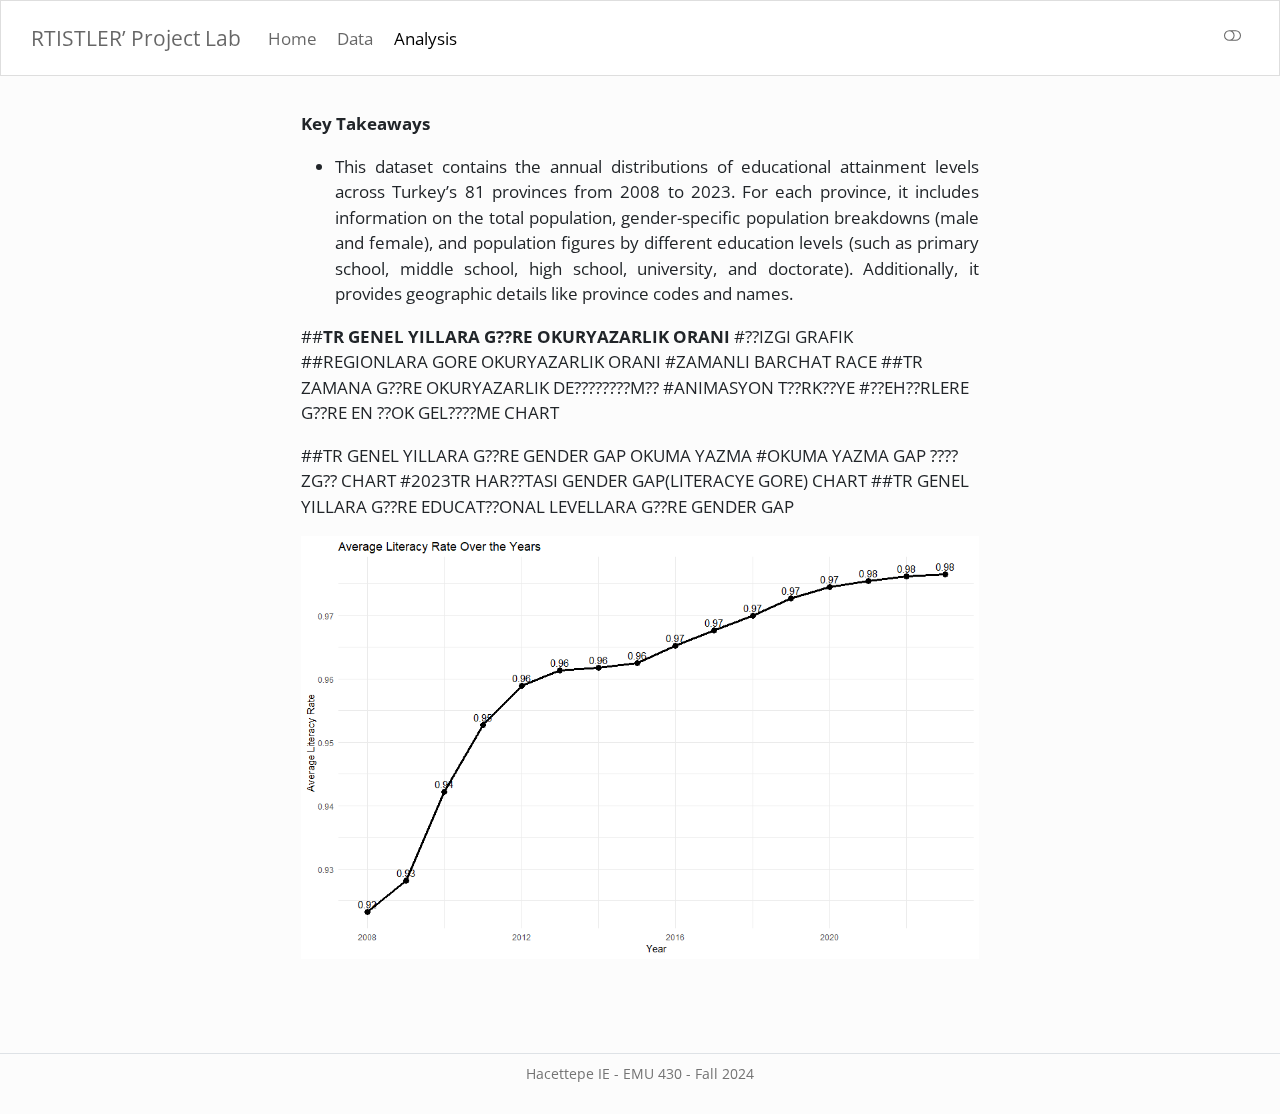
==== docs/analysis.html @ 52ab9ec2 "öyle işte" ====
<!DOCTYPE html>
<html xmlns="http://www.w3.org/1999/xhtml" lang="en" xml:lang="en"><head>

<meta charset="utf-8">
<meta name="generator" content="quarto-1.5.57">

<meta name="viewport" content="width=device-width, initial-scale=1.0, user-scalable=yes">


<title>analysis – RTISTLER' Project Lab</title>
<style>
code{white-space: pre-wrap;}
span.smallcaps{font-variant: small-caps;}
div.columns{display: flex; gap: min(4vw, 1.5em);}
div.column{flex: auto; overflow-x: auto;}
div.hanging-indent{margin-left: 1.5em; text-indent: -1.5em;}
ul.task-list{list-style: none;}
ul.task-list li input[type="checkbox"] {
  width: 0.8em;
  margin: 0 0.8em 0.2em -1em; /* quarto-specific, see https://github.com/quarto-dev/quarto-cli/issues/4556 */ 
  vertical-align: middle;
}
</style>


<script src="site_libs/quarto-nav/quarto-nav.js"></script>
<script src="site_libs/quarto-nav/headroom.min.js"></script>
<script src="site_libs/clipboard/clipboard.min.js"></script>
<script src="site_libs/quarto-search/autocomplete.umd.js"></script>
<script src="site_libs/quarto-search/fuse.min.js"></script>
<script src="site_libs/quarto-search/quarto-search.js"></script>
<meta name="quarto:offset" content="./">
<script src="site_libs/quarto-html/quarto.js"></script>
<script src="site_libs/quarto-html/popper.min.js"></script>
<script src="site_libs/quarto-html/tippy.umd.min.js"></script>
<script src="site_libs/quarto-html/anchor.min.js"></script>
<link href="site_libs/quarto-html/tippy.css" rel="stylesheet">
<link href="site_libs/quarto-html/quarto-syntax-highlighting.css" rel="stylesheet" class="quarto-color-scheme" id="quarto-text-highlighting-styles">
<link href="site_libs/quarto-html/quarto-syntax-highlighting-dark.css" rel="prefetch" class="quarto-color-scheme quarto-color-alternate" id="quarto-text-highlighting-styles">
<script src="site_libs/bootstrap/bootstrap.min.js"></script>
<link href="site_libs/bootstrap/bootstrap-icons.css" rel="stylesheet">
<link href="site_libs/bootstrap/bootstrap.min.css" rel="stylesheet" class="quarto-color-scheme" id="quarto-bootstrap" data-mode="light">
<link href="site_libs/bootstrap/bootstrap-dark.min.css" rel="prefetch" class="quarto-color-scheme quarto-color-alternate" id="quarto-bootstrap" data-mode="dark">
<script id="quarto-search-options" type="application/json">{
  "location": "navbar",
  "copy-button": false,
  "collapse-after": 3,
  "panel-placement": "end",
  "type": "overlay",
  "limit": 50,
  "keyboard-shortcut": [
    "f",
    "/",
    "s"
  ],
  "show-item-context": false,
  "language": {
    "search-no-results-text": "No results",
    "search-matching-documents-text": "matching documents",
    "search-copy-link-title": "Copy link to search",
    "search-hide-matches-text": "Hide additional matches",
    "search-more-match-text": "more match in this document",
    "search-more-matches-text": "more matches in this document",
    "search-clear-button-title": "Clear",
    "search-text-placeholder": "",
    "search-detached-cancel-button-title": "Cancel",
    "search-submit-button-title": "Submit",
    "search-label": "Search"
  }
}</script>


<link rel="stylesheet" href="styles.css">
</head>

<body class="floating nav-fixed">

<div id="quarto-search-results"></div>
  <header id="quarto-header" class="headroom fixed-top">
    <nav class="navbar navbar-expand-lg " data-bs-theme="dark">
      <div class="navbar-container container-fluid">
      <div class="navbar-brand-container mx-auto">
    <a class="navbar-brand" href="./index.html">
    <span class="navbar-title">RTISTLER’ Project Lab</span>
    </a>
  </div>
            <div id="quarto-search" class="" title="Search"></div>
          <button class="navbar-toggler" type="button" data-bs-toggle="collapse" data-bs-target="#navbarCollapse" aria-controls="navbarCollapse" role="menu" aria-expanded="false" aria-label="Toggle navigation" onclick="if (window.quartoToggleHeadroom) { window.quartoToggleHeadroom(); }">
  <span class="navbar-toggler-icon"></span>
</button>
          <div class="collapse navbar-collapse" id="navbarCollapse">
            <ul class="navbar-nav navbar-nav-scroll me-auto">
  <li class="nav-item">
    <a class="nav-link" href="./index.html"> 
<span class="menu-text">Home</span></a>
  </li>  
  <li class="nav-item">
    <a class="nav-link" href="./data.html"> 
<span class="menu-text">Data</span></a>
  </li>  
  <li class="nav-item">
    <a class="nav-link active" href="./analysis.html" aria-current="page"> 
<span class="menu-text">Analysis</span></a>
  </li>  
</ul>
          </div> <!-- /navcollapse -->
            <div class="quarto-navbar-tools">
    <a href="https://github.com/emu-hacettepe-analytics/emu430-fall2024-team-rtistler" title="" class="quarto-navigation-tool px-1" aria-label=""><i class="bi bi-github"></i></a>
  <a href="" class="quarto-color-scheme-toggle quarto-navigation-tool  px-1" onclick="window.quartoToggleColorScheme(); return false;" title="Toggle dark mode"><i class="bi"></i></a>
</div>
      </div> <!-- /container-fluid -->
    </nav>
</header>
<!-- content -->
<div id="quarto-content" class="quarto-container page-columns page-rows-contents page-layout-article page-navbar">
<!-- sidebar -->
  <nav id="quarto-sidebar" class="sidebar collapse collapse-horizontal quarto-sidebar-collapse-item sidebar-navigation floating overflow-auto">
    
</nav>
<div id="quarto-sidebar-glass" class="quarto-sidebar-collapse-item" data-bs-toggle="collapse" data-bs-target=".quarto-sidebar-collapse-item"></div>
<!-- margin-sidebar -->
    <div id="quarto-margin-sidebar" class="sidebar margin-sidebar zindex-bottom">
    </div>
<!-- main -->
<main class="content" id="quarto-document-content">




<p><strong>Key Takeaways</strong></p>
<div style="text-align: justify">
<ul>
<li>This dataset contains the annual distributions of educational attainment levels across Turkey’s 81 provinces from 2008 to 2023. For each province, it includes information on the total population, gender-specific population breakdowns (male and female), and population figures by different education levels (such as primary school, middle school, high school, university, and doctorate). Additionally, it provides geographic details like province codes and names.</li>
</ul>
</div>
<p>##<strong>TR GENEL YILLARA G??RE OKURYAZARLIK ORANI</strong> #??IZGI GRAFIK ##REGIONLARA GORE OKURYAZARLIK ORANI #ZAMANLI BARCHAT RACE ##TR ZAMANA G??RE OKURYAZARLIK DE????????M?? #ANIMASYON T??RK??YE #??EH??RLERE G??RE EN ??OK GEL????ME CHART</p>
<p>##TR GENEL YILLARA G??RE GENDER GAP OKUMA YAZMA #OKUMA YAZMA GAP ????ZG?? CHART #2023TR HAR??TASI GENDER GAP(LITERACYE GORE) CHART ##TR GENEL YILLARA G??RE EDUCAT??ONAL LEVELLARA G??RE GENDER GAP</p>
<p><img src="RTIST_Average_Literacy_Rate_Over_the_Years_TURKEYGENERAL.png" class="img-fluid"></p>



<a onclick="window.scrollTo(0, 0); return false;" role="button" id="quarto-back-to-top"><i class="bi bi-arrow-up"></i> Back to top</a></main> <!-- /main -->
<script id="quarto-html-after-body" type="application/javascript">
window.document.addEventListener("DOMContentLoaded", function (event) {
  const toggleBodyColorMode = (bsSheetEl) => {
    const mode = bsSheetEl.getAttribute("data-mode");
    const bodyEl = window.document.querySelector("body");
    if (mode === "dark") {
      bodyEl.classList.add("quarto-dark");
      bodyEl.classList.remove("quarto-light");
    } else {
      bodyEl.classList.add("quarto-light");
      bodyEl.classList.remove("quarto-dark");
    }
  }
  const toggleBodyColorPrimary = () => {
    const bsSheetEl = window.document.querySelector("link#quarto-bootstrap");
    if (bsSheetEl) {
      toggleBodyColorMode(bsSheetEl);
    }
  }
  toggleBodyColorPrimary();  
  const disableStylesheet = (stylesheets) => {
    for (let i=0; i < stylesheets.length; i++) {
      const stylesheet = stylesheets[i];
      stylesheet.rel = 'prefetch';
    }
  }
  const enableStylesheet = (stylesheets) => {
    for (let i=0; i < stylesheets.length; i++) {
      const stylesheet = stylesheets[i];
      stylesheet.rel = 'stylesheet';
    }
  }
  const manageTransitions = (selector, allowTransitions) => {
    const els = window.document.querySelectorAll(selector);
    for (let i=0; i < els.length; i++) {
      const el = els[i];
      if (allowTransitions) {
        el.classList.remove('notransition');
      } else {
        el.classList.add('notransition');
      }
    }
  }
  const toggleGiscusIfUsed = (isAlternate, darkModeDefault) => {
    const baseTheme = document.querySelector('#giscus-base-theme')?.value ?? 'light';
    const alternateTheme = document.querySelector('#giscus-alt-theme')?.value ?? 'dark';
    let newTheme = '';
    if(darkModeDefault) {
      newTheme = isAlternate ? baseTheme : alternateTheme;
    } else {
      newTheme = isAlternate ? alternateTheme : baseTheme;
    }
    const changeGiscusTheme = () => {
      // From: https://github.com/giscus/giscus/issues/336
      const sendMessage = (message) => {
        const iframe = document.querySelector('iframe.giscus-frame');
        if (!iframe) return;
        iframe.contentWindow.postMessage({ giscus: message }, 'https://giscus.app');
      }
      sendMessage({
        setConfig: {
          theme: newTheme
        }
      });
    }
    const isGiscussLoaded = window.document.querySelector('iframe.giscus-frame') !== null;
    if (isGiscussLoaded) {
      changeGiscusTheme();
    }
  }
  const toggleColorMode = (alternate) => {
    // Switch the stylesheets
    const alternateStylesheets = window.document.querySelectorAll('link.quarto-color-scheme.quarto-color-alternate');
    manageTransitions('#quarto-margin-sidebar .nav-link', false);
    if (alternate) {
      enableStylesheet(alternateStylesheets);
      for (const sheetNode of alternateStylesheets) {
        if (sheetNode.id === "quarto-bootstrap") {
          toggleBodyColorMode(sheetNode);
        }
      }
    } else {
      disableStylesheet(alternateStylesheets);
      toggleBodyColorPrimary();
    }
    manageTransitions('#quarto-margin-sidebar .nav-link', true);
    // Switch the toggles
    const toggles = window.document.querySelectorAll('.quarto-color-scheme-toggle');
    for (let i=0; i < toggles.length; i++) {
      const toggle = toggles[i];
      if (toggle) {
        if (alternate) {
          toggle.classList.add("alternate");     
        } else {
          toggle.classList.remove("alternate");
        }
      }
    }
    // Hack to workaround the fact that safari doesn't
    // properly recolor the scrollbar when toggling (#1455)
    if (navigator.userAgent.indexOf('Safari') > 0 && navigator.userAgent.indexOf('Chrome') == -1) {
      manageTransitions("body", false);
      window.scrollTo(0, 1);
      setTimeout(() => {
        window.scrollTo(0, 0);
        manageTransitions("body", true);
      }, 40);  
    }
  }
  const isFileUrl = () => { 
    return window.location.protocol === 'file:';
  }
  const hasAlternateSentinel = () => {  
    let styleSentinel = getColorSchemeSentinel();
    if (styleSentinel !== null) {
      return styleSentinel === "alternate";
    } else {
      return false;
    }
  }
  const setStyleSentinel = (alternate) => {
    const value = alternate ? "alternate" : "default";
    if (!isFileUrl()) {
      window.localStorage.setItem("quarto-color-scheme", value);
    } else {
      localAlternateSentinel = value;
    }
  }
  const getColorSchemeSentinel = () => {
    if (!isFileUrl()) {
      const storageValue = window.localStorage.getItem("quarto-color-scheme");
      return storageValue != null ? storageValue : localAlternateSentinel;
    } else {
      return localAlternateSentinel;
    }
  }
  const darkModeDefault = false;
  let localAlternateSentinel = darkModeDefault ? 'alternate' : 'default';
  // Dark / light mode switch
  window.quartoToggleColorScheme = () => {
    // Read the current dark / light value 
    let toAlternate = !hasAlternateSentinel();
    toggleColorMode(toAlternate);
    setStyleSentinel(toAlternate);
    toggleGiscusIfUsed(toAlternate, darkModeDefault);
  };
  // Ensure there is a toggle, if there isn't float one in the top right
  if (window.document.querySelector('.quarto-color-scheme-toggle') === null) {
    const a = window.document.createElement('a');
    a.classList.add('top-right');
    a.classList.add('quarto-color-scheme-toggle');
    a.href = "";
    a.onclick = function() { try { window.quartoToggleColorScheme(); } catch {} return false; };
    const i = window.document.createElement("i");
    i.classList.add('bi');
    a.appendChild(i);
    window.document.body.appendChild(a);
  }
  // Switch to dark mode if need be
  if (hasAlternateSentinel()) {
    toggleColorMode(true);
  } else {
    toggleColorMode(false);
  }
  const icon = "";
  const anchorJS = new window.AnchorJS();
  anchorJS.options = {
    placement: 'right',
    icon: icon
  };
  anchorJS.add('.anchored');
  const isCodeAnnotation = (el) => {
    for (const clz of el.classList) {
      if (clz.startsWith('code-annotation-')) {                     
        return true;
      }
    }
    return false;
  }
  const onCopySuccess = function(e) {
    // button target
    const button = e.trigger;
    // don't keep focus
    button.blur();
    // flash "checked"
    button.classList.add('code-copy-button-checked');
    var currentTitle = button.getAttribute("title");
    button.setAttribute("title", "Copied!");
    let tooltip;
    if (window.bootstrap) {
      button.setAttribute("data-bs-toggle", "tooltip");
      button.setAttribute("data-bs-placement", "left");
      button.setAttribute("data-bs-title", "Copied!");
      tooltip = new bootstrap.Tooltip(button, 
        { trigger: "manual", 
          customClass: "code-copy-button-tooltip",
          offset: [0, -8]});
      tooltip.show();    
    }
    setTimeout(function() {
      if (tooltip) {
        tooltip.hide();
        button.removeAttribute("data-bs-title");
        button.removeAttribute("data-bs-toggle");
        button.removeAttribute("data-bs-placement");
      }
      button.setAttribute("title", currentTitle);
      button.classList.remove('code-copy-button-checked');
    }, 1000);
    // clear code selection
    e.clearSelection();
  }
  const getTextToCopy = function(trigger) {
      const codeEl = trigger.previousElementSibling.cloneNode(true);
      for (const childEl of codeEl.children) {
        if (isCodeAnnotation(childEl)) {
          childEl.remove();
        }
      }
      return codeEl.innerText;
  }
  const clipboard = new window.ClipboardJS('.code-copy-button:not([data-in-quarto-modal])', {
    text: getTextToCopy
  });
  clipboard.on('success', onCopySuccess);
  if (window.document.getElementById('quarto-embedded-source-code-modal')) {
    // For code content inside modals, clipBoardJS needs to be initialized with a container option
    // TODO: Check when it could be a function (https://github.com/zenorocha/clipboard.js/issues/860)
    const clipboardModal = new window.ClipboardJS('.code-copy-button[data-in-quarto-modal]', {
      text: getTextToCopy,
      container: window.document.getElementById('quarto-embedded-source-code-modal')
    });
    clipboardModal.on('success', onCopySuccess);
  }
    var localhostRegex = new RegExp(/^(?:http|https):\/\/localhost\:?[0-9]*\//);
    var mailtoRegex = new RegExp(/^mailto:/);
      var filterRegex = new RegExp('/' + window.location.host + '/');
    var isInternal = (href) => {
        return filterRegex.test(href) || localhostRegex.test(href) || mailtoRegex.test(href);
    }
    // Inspect non-navigation links and adorn them if external
 	var links = window.document.querySelectorAll('a[href]:not(.nav-link):not(.navbar-brand):not(.toc-action):not(.sidebar-link):not(.sidebar-item-toggle):not(.pagination-link):not(.no-external):not([aria-hidden]):not(.dropdown-item):not(.quarto-navigation-tool):not(.about-link)');
    for (var i=0; i<links.length; i++) {
      const link = links[i];
      if (!isInternal(link.href)) {
        // undo the damage that might have been done by quarto-nav.js in the case of
        // links that we want to consider external
        if (link.dataset.originalHref !== undefined) {
          link.href = link.dataset.originalHref;
        }
      }
    }
  function tippyHover(el, contentFn, onTriggerFn, onUntriggerFn) {
    const config = {
      allowHTML: true,
      maxWidth: 500,
      delay: 100,
      arrow: false,
      appendTo: function(el) {
          return el.parentElement;
      },
      interactive: true,
      interactiveBorder: 10,
      theme: 'quarto',
      placement: 'bottom-start',
    };
    if (contentFn) {
      config.content = contentFn;
    }
    if (onTriggerFn) {
      config.onTrigger = onTriggerFn;
    }
    if (onUntriggerFn) {
      config.onUntrigger = onUntriggerFn;
    }
    window.tippy(el, config); 
  }
  const noterefs = window.document.querySelectorAll('a[role="doc-noteref"]');
  for (var i=0; i<noterefs.length; i++) {
    const ref = noterefs[i];
    tippyHover(ref, function() {
      // use id or data attribute instead here
      let href = ref.getAttribute('data-footnote-href') || ref.getAttribute('href');
      try { href = new URL(href).hash; } catch {}
      const id = href.replace(/^#\/?/, "");
      const note = window.document.getElementById(id);
      if (note) {
        return note.innerHTML;
      } else {
        return "";
      }
    });
  }
  const xrefs = window.document.querySelectorAll('a.quarto-xref');
  const processXRef = (id, note) => {
    // Strip column container classes
    const stripColumnClz = (el) => {
      el.classList.remove("page-full", "page-columns");
      if (el.children) {
        for (const child of el.children) {
          stripColumnClz(child);
        }
      }
    }
    stripColumnClz(note)
    if (id === null || id.startsWith('sec-')) {
      // Special case sections, only their first couple elements
      const container = document.createElement("div");
      if (note.children && note.children.length > 2) {
        container.appendChild(note.children[0].cloneNode(true));
        for (let i = 1; i < note.children.length; i++) {
          const child = note.children[i];
          if (child.tagName === "P" && child.innerText === "") {
            continue;
          } else {
            container.appendChild(child.cloneNode(true));
            break;
          }
        }
        if (window.Quarto?.typesetMath) {
          window.Quarto.typesetMath(container);
        }
        return container.innerHTML
      } else {
        if (window.Quarto?.typesetMath) {
          window.Quarto.typesetMath(note);
        }
        return note.innerHTML;
      }
    } else {
      // Remove any anchor links if they are present
      const anchorLink = note.querySelector('a.anchorjs-link');
      if (anchorLink) {
        anchorLink.remove();
      }
      if (window.Quarto?.typesetMath) {
        window.Quarto.typesetMath(note);
      }
      // TODO in 1.5, we should make sure this works without a callout special case
      if (note.classList.contains("callout")) {
        return note.outerHTML;
      } else {
        return note.innerHTML;
      }
    }
  }
  for (var i=0; i<xrefs.length; i++) {
    const xref = xrefs[i];
    tippyHover(xref, undefined, function(instance) {
      instance.disable();
      let url = xref.getAttribute('href');
      let hash = undefined; 
      if (url.startsWith('#')) {
        hash = url;
      } else {
        try { hash = new URL(url).hash; } catch {}
      }
      if (hash) {
        const id = hash.replace(/^#\/?/, "");
        const note = window.document.getElementById(id);
        if (note !== null) {
          try {
            const html = processXRef(id, note.cloneNode(true));
            instance.setContent(html);
          } finally {
            instance.enable();
            instance.show();
          }
        } else {
          // See if we can fetch this
          fetch(url.split('#')[0])
          .then(res => res.text())
          .then(html => {
            const parser = new DOMParser();
            const htmlDoc = parser.parseFromString(html, "text/html");
            const note = htmlDoc.getElementById(id);
            if (note !== null) {
              const html = processXRef(id, note);
              instance.setContent(html);
            } 
          }).finally(() => {
            instance.enable();
            instance.show();
          });
        }
      } else {
        // See if we can fetch a full url (with no hash to target)
        // This is a special case and we should probably do some content thinning / targeting
        fetch(url)
        .then(res => res.text())
        .then(html => {
          const parser = new DOMParser();
          const htmlDoc = parser.parseFromString(html, "text/html");
          const note = htmlDoc.querySelector('main.content');
          if (note !== null) {
            // This should only happen for chapter cross references
            // (since there is no id in the URL)
            // remove the first header
            if (note.children.length > 0 && note.children[0].tagName === "HEADER") {
              note.children[0].remove();
            }
            const html = processXRef(null, note);
            instance.setContent(html);
          } 
        }).finally(() => {
          instance.enable();
          instance.show();
        });
      }
    }, function(instance) {
    });
  }
      let selectedAnnoteEl;
      const selectorForAnnotation = ( cell, annotation) => {
        let cellAttr = 'data-code-cell="' + cell + '"';
        let lineAttr = 'data-code-annotation="' +  annotation + '"';
        const selector = 'span[' + cellAttr + '][' + lineAttr + ']';
        return selector;
      }
      const selectCodeLines = (annoteEl) => {
        const doc = window.document;
        const targetCell = annoteEl.getAttribute("data-target-cell");
        const targetAnnotation = annoteEl.getAttribute("data-target-annotation");
        const annoteSpan = window.document.querySelector(selectorForAnnotation(targetCell, targetAnnotation));
        const lines = annoteSpan.getAttribute("data-code-lines").split(",");
        const lineIds = lines.map((line) => {
          return targetCell + "-" + line;
        })
        let top = null;
        let height = null;
        let parent = null;
        if (lineIds.length > 0) {
            //compute the position of the single el (top and bottom and make a div)
            const el = window.document.getElementById(lineIds[0]);
            top = el.offsetTop;
            height = el.offsetHeight;
            parent = el.parentElement.parentElement;
          if (lineIds.length > 1) {
            const lastEl = window.document.getElementById(lineIds[lineIds.length - 1]);
            const bottom = lastEl.offsetTop + lastEl.offsetHeight;
            height = bottom - top;
          }
          if (top !== null && height !== null && parent !== null) {
            // cook up a div (if necessary) and position it 
            let div = window.document.getElementById("code-annotation-line-highlight");
            if (div === null) {
              div = window.document.createElement("div");
              div.setAttribute("id", "code-annotation-line-highlight");
              div.style.position = 'absolute';
              parent.appendChild(div);
            }
            div.style.top = top - 2 + "px";
            div.style.height = height + 4 + "px";
            div.style.left = 0;
            let gutterDiv = window.document.getElementById("code-annotation-line-highlight-gutter");
            if (gutterDiv === null) {
              gutterDiv = window.document.createElement("div");
              gutterDiv.setAttribute("id", "code-annotation-line-highlight-gutter");
              gutterDiv.style.position = 'absolute';
              const codeCell = window.document.getElementById(targetCell);
              const gutter = codeCell.querySelector('.code-annotation-gutter');
              gutter.appendChild(gutterDiv);
            }
            gutterDiv.style.top = top - 2 + "px";
            gutterDiv.style.height = height + 4 + "px";
          }
          selectedAnnoteEl = annoteEl;
        }
      };
      const unselectCodeLines = () => {
        const elementsIds = ["code-annotation-line-highlight", "code-annotation-line-highlight-gutter"];
        elementsIds.forEach((elId) => {
          const div = window.document.getElementById(elId);
          if (div) {
            div.remove();
          }
        });
        selectedAnnoteEl = undefined;
      };
        // Handle positioning of the toggle
    window.addEventListener(
      "resize",
      throttle(() => {
        elRect = undefined;
        if (selectedAnnoteEl) {
          selectCodeLines(selectedAnnoteEl);
        }
      }, 10)
    );
    function throttle(fn, ms) {
    let throttle = false;
    let timer;
      return (...args) => {
        if(!throttle) { // first call gets through
            fn.apply(this, args);
            throttle = true;
        } else { // all the others get throttled
            if(timer) clearTimeout(timer); // cancel #2
            timer = setTimeout(() => {
              fn.apply(this, args);
              timer = throttle = false;
            }, ms);
        }
      };
    }
      // Attach click handler to the DT
      const annoteDls = window.document.querySelectorAll('dt[data-target-cell]');
      for (const annoteDlNode of annoteDls) {
        annoteDlNode.addEventListener('click', (event) => {
          const clickedEl = event.target;
          if (clickedEl !== selectedAnnoteEl) {
            unselectCodeLines();
            const activeEl = window.document.querySelector('dt[data-target-cell].code-annotation-active');
            if (activeEl) {
              activeEl.classList.remove('code-annotation-active');
            }
            selectCodeLines(clickedEl);
            clickedEl.classList.add('code-annotation-active');
          } else {
            // Unselect the line
            unselectCodeLines();
            clickedEl.classList.remove('code-annotation-active');
          }
        });
      }
  const findCites = (el) => {
    const parentEl = el.parentElement;
    if (parentEl) {
      const cites = parentEl.dataset.cites;
      if (cites) {
        return {
          el,
          cites: cites.split(' ')
        };
      } else {
        return findCites(el.parentElement)
      }
    } else {
      return undefined;
    }
  };
  var bibliorefs = window.document.querySelectorAll('a[role="doc-biblioref"]');
  for (var i=0; i<bibliorefs.length; i++) {
    const ref = bibliorefs[i];
    const citeInfo = findCites(ref);
    if (citeInfo) {
      tippyHover(citeInfo.el, function() {
        var popup = window.document.createElement('div');
        citeInfo.cites.forEach(function(cite) {
          var citeDiv = window.document.createElement('div');
          citeDiv.classList.add('hanging-indent');
          citeDiv.classList.add('csl-entry');
          var biblioDiv = window.document.getElementById('ref-' + cite);
          if (biblioDiv) {
            citeDiv.innerHTML = biblioDiv.innerHTML;
          }
          popup.appendChild(citeDiv);
        });
        return popup.innerHTML;
      });
    }
  }
});
</script>
</div> <!-- /content -->
<footer class="footer">
  <div class="nav-footer">
    <div class="nav-footer-left">
      &nbsp;
    </div>   
    <div class="nav-footer-center">
<p>Hacettepe IE - EMU 430 - Fall 2024</p>
</div>
    <div class="nav-footer-right">
      &nbsp;
    </div>
  </div>
</footer>




</body></html>
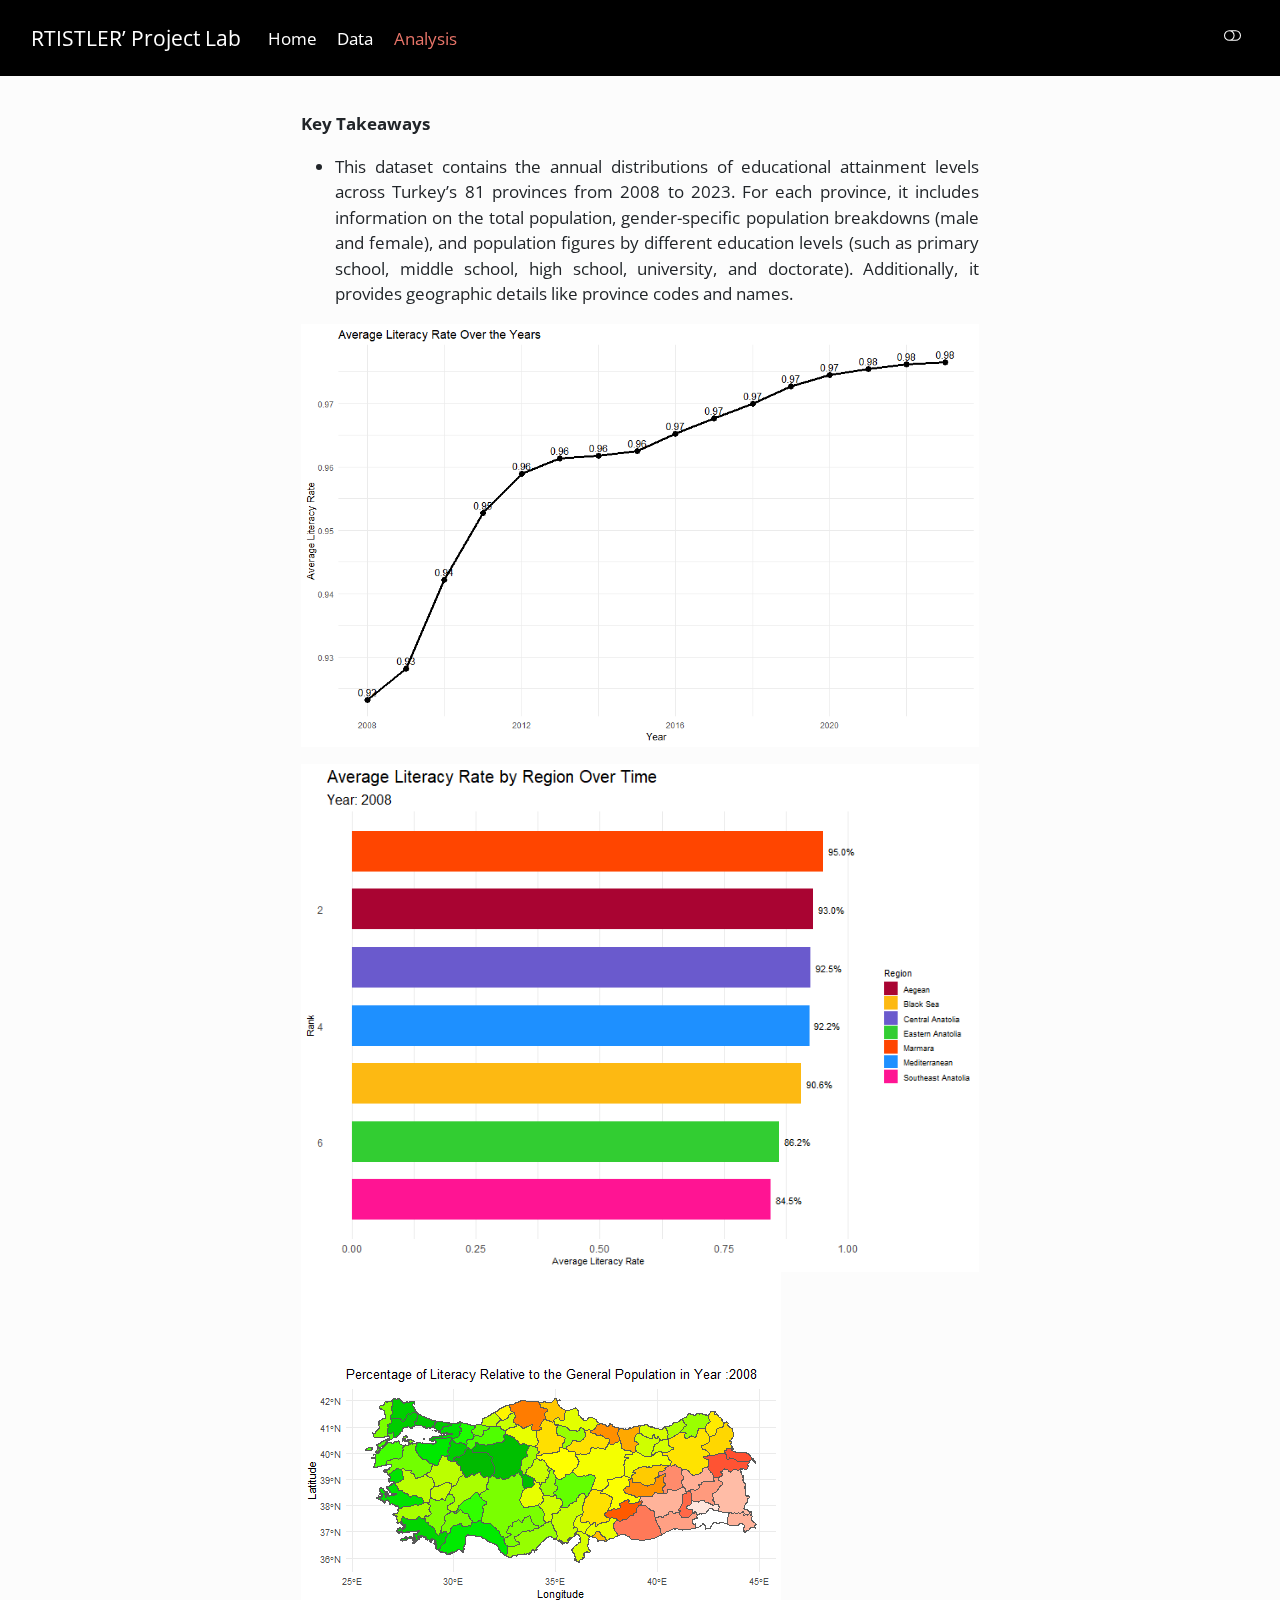
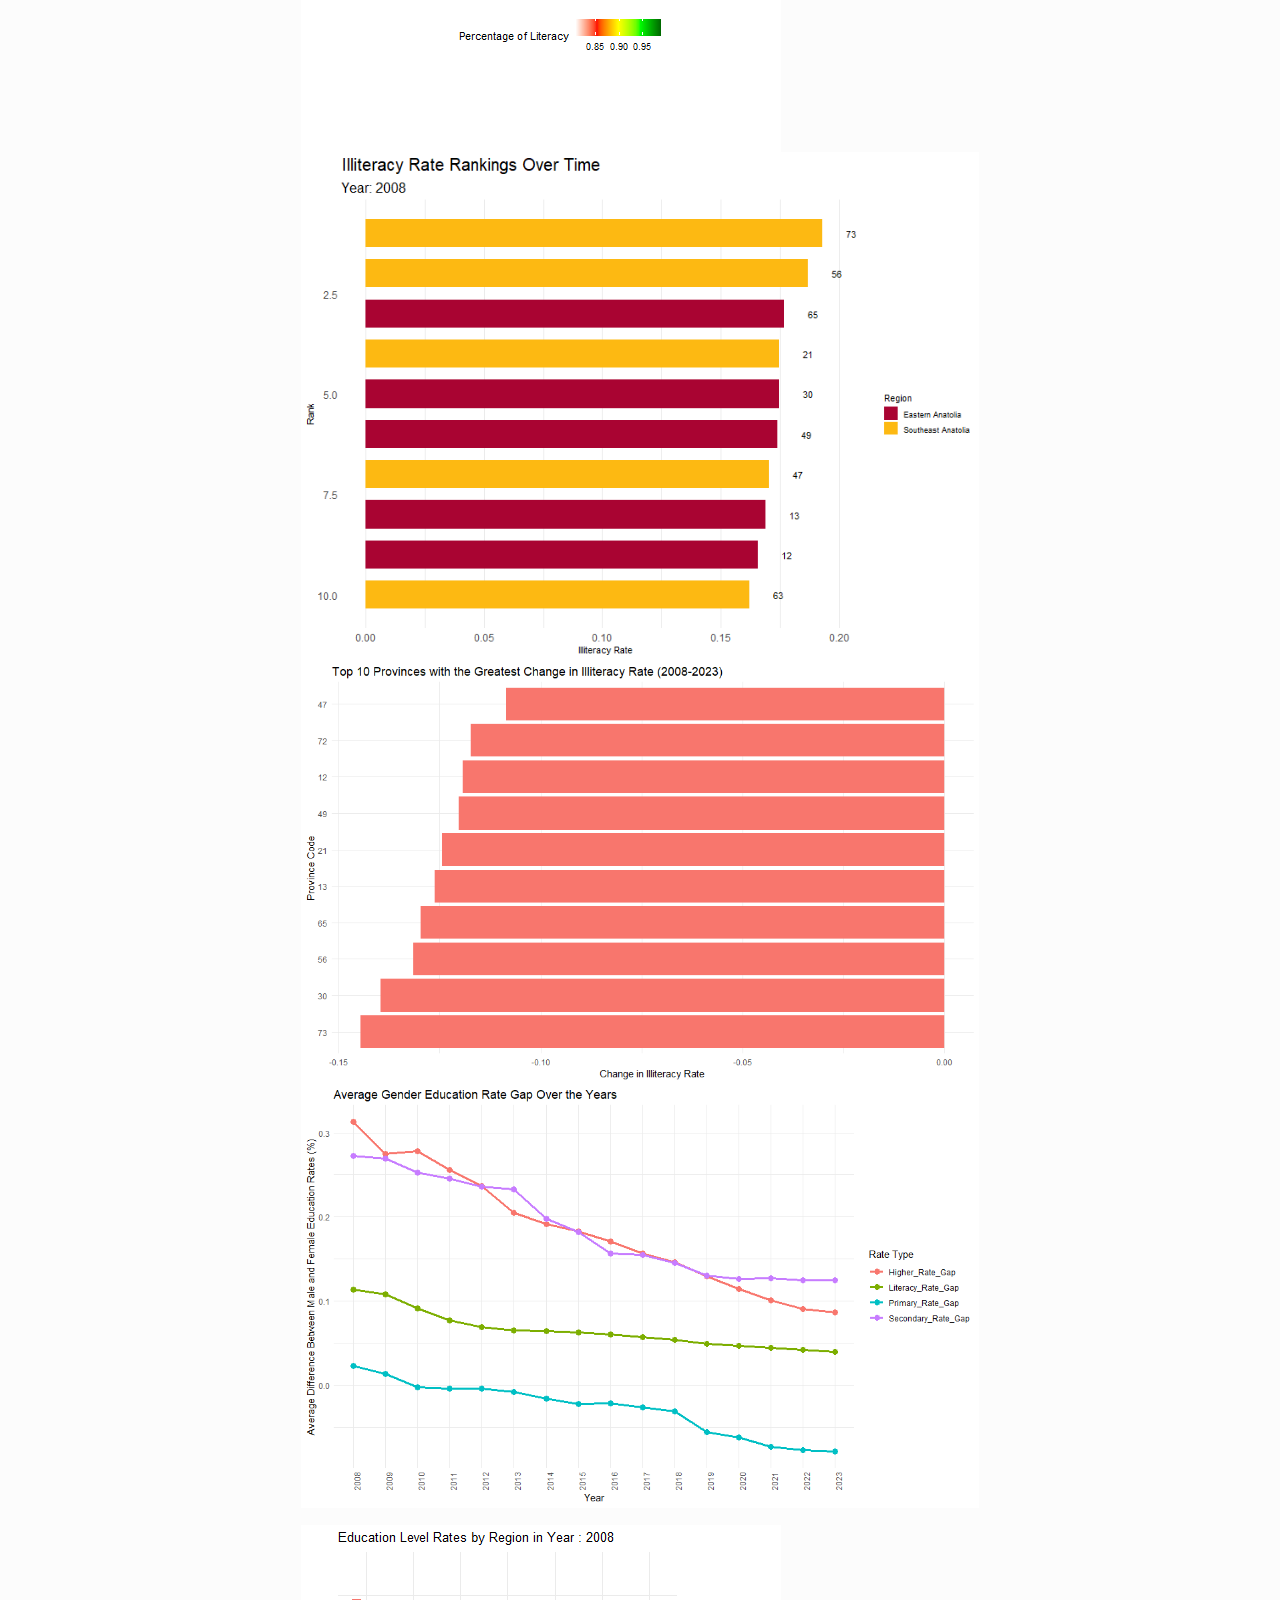
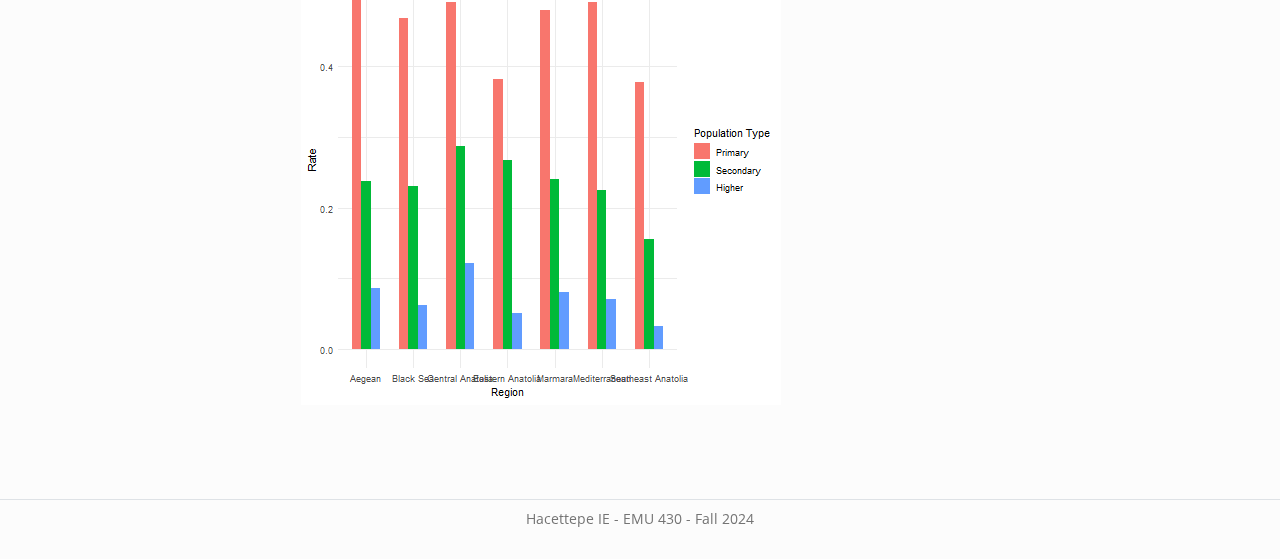
==== commit 618665c9: "FGİNAL" ====
--- a/docs/analysis.html
+++ b/docs/analysis.html
@@ -133,9 +133,9 @@
 <li>This dataset contains the annual distributions of educational attainment levels across Turkey’s 81 provinces from 2008 to 2023. For each province, it includes information on the total population, gender-specific population breakdowns (male and female), and population figures by different education levels (such as primary school, middle school, high school, university, and doctorate). Additionally, it provides geographic details like province codes and names.</li>
 </ul>
 </div>
-<p>##<strong>TR GENEL YILLARA G??RE OKURYAZARLIK ORANI</strong> #??IZGI GRAFIK ##REGIONLARA GORE OKURYAZARLIK ORANI #ZAMANLI BARCHAT RACE ##TR ZAMANA G??RE OKURYAZARLIK DE????????M?? #ANIMASYON T??RK??YE #??EH??RLERE G??RE EN ??OK GEL????ME CHART</p>
-<p>##TR GENEL YILLARA G??RE GENDER GAP OKUMA YAZMA #OKUMA YAZMA GAP ????ZG?? CHART #2023TR HAR??TASI GENDER GAP(LITERACYE GORE) CHART ##TR GENEL YILLARA G??RE EDUCAT??ONAL LEVELLARA G??RE GENDER GAP</p>
 <p><img src="RTIST_Average_Literacy_Rate_Over_the_Years_TURKEYGENERAL.png" class="img-fluid"></p>
+<p><img src="RTIST_Average_Literacy_Rate_Over_the_Years.gif" class="img-fluid"> <img src="RTIST_Percentage_of_Literacy_Relative_to_the_General_Population.gif" class="img-fluid"> <img src="RTIST_illiteracy_run_chart_slow_colored.gif" class="img-fluid"> <img src="RTIST_Top10_Provinces_with_Greatest_Change_in_Illiteracy_Rate.png" class="img-fluid"> <img src="RTIST_Average_Gender_Educ_Rate_Gap_Over_the_Years.png" class="img-fluid"></p>
+<p><img src="RTIST_Educ_Level_Rates_by_Region_Year.gif" class="img-fluid"></p>
 
 
 
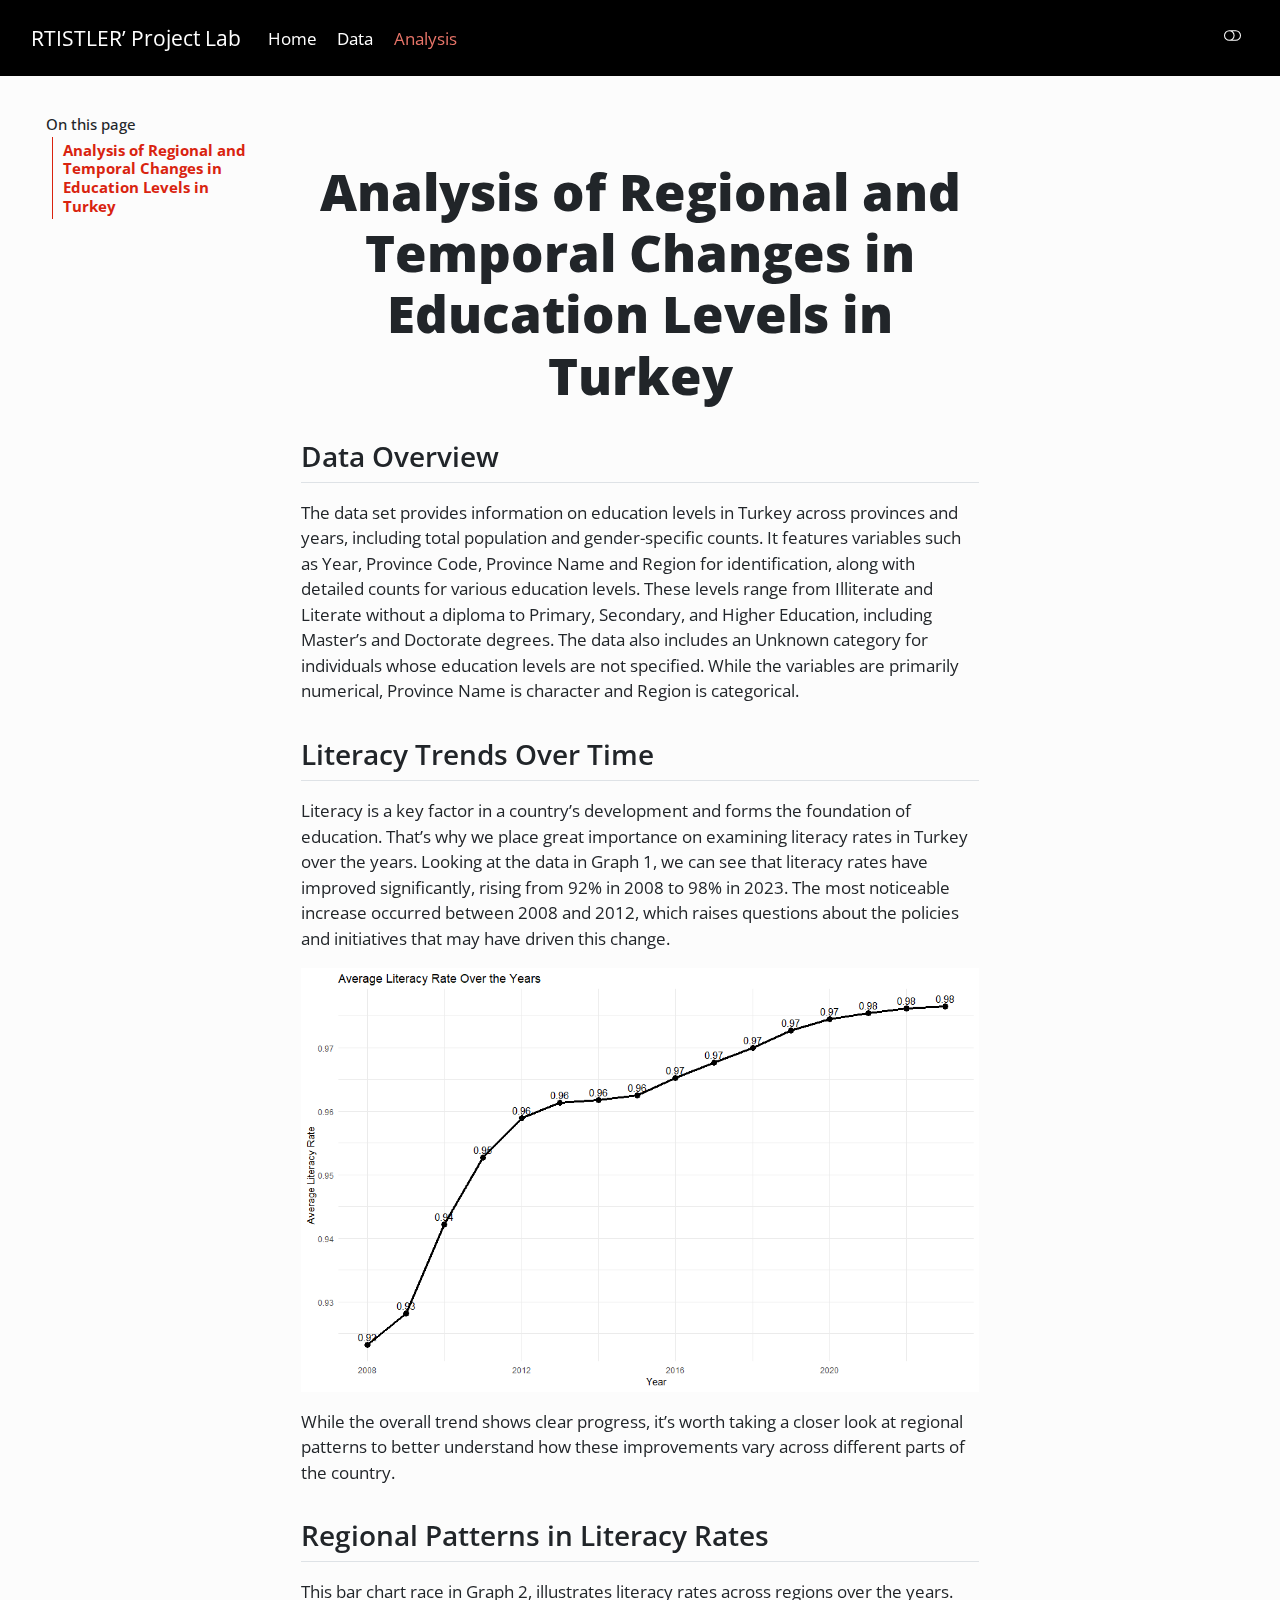
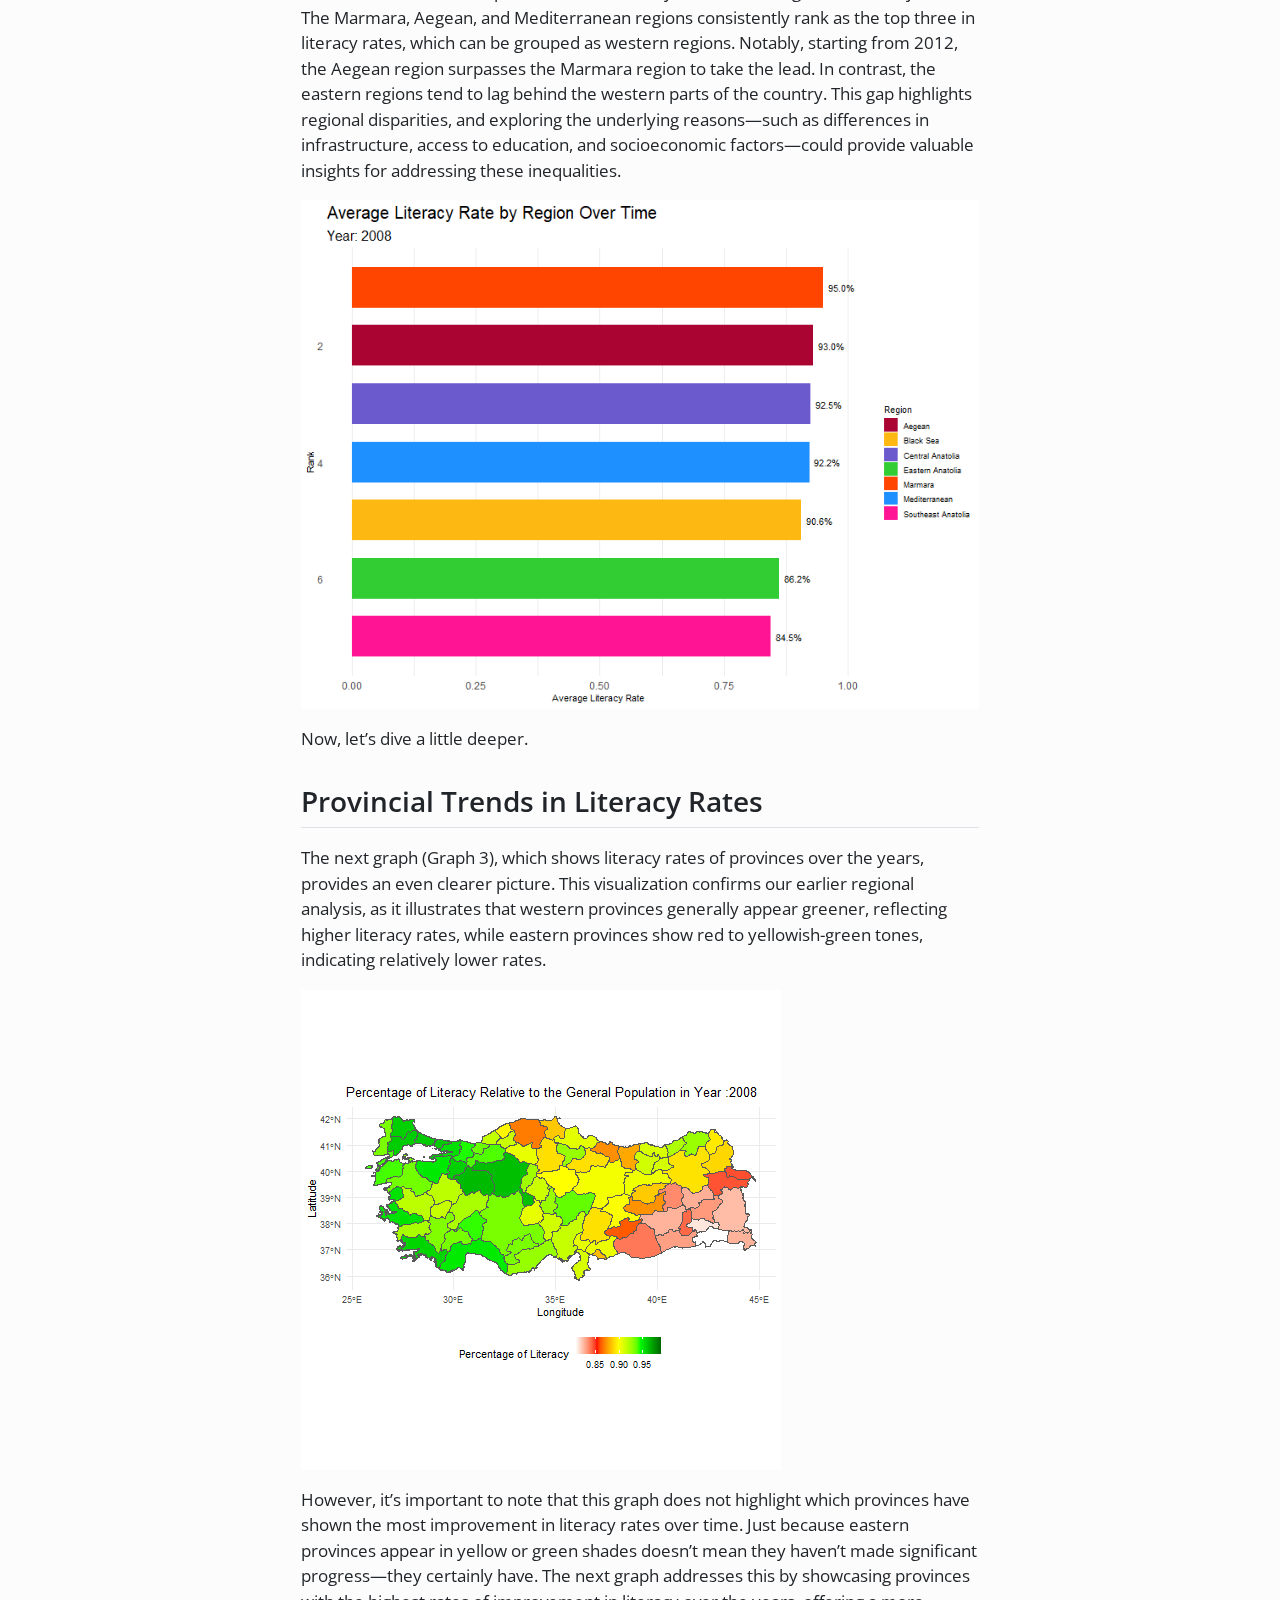
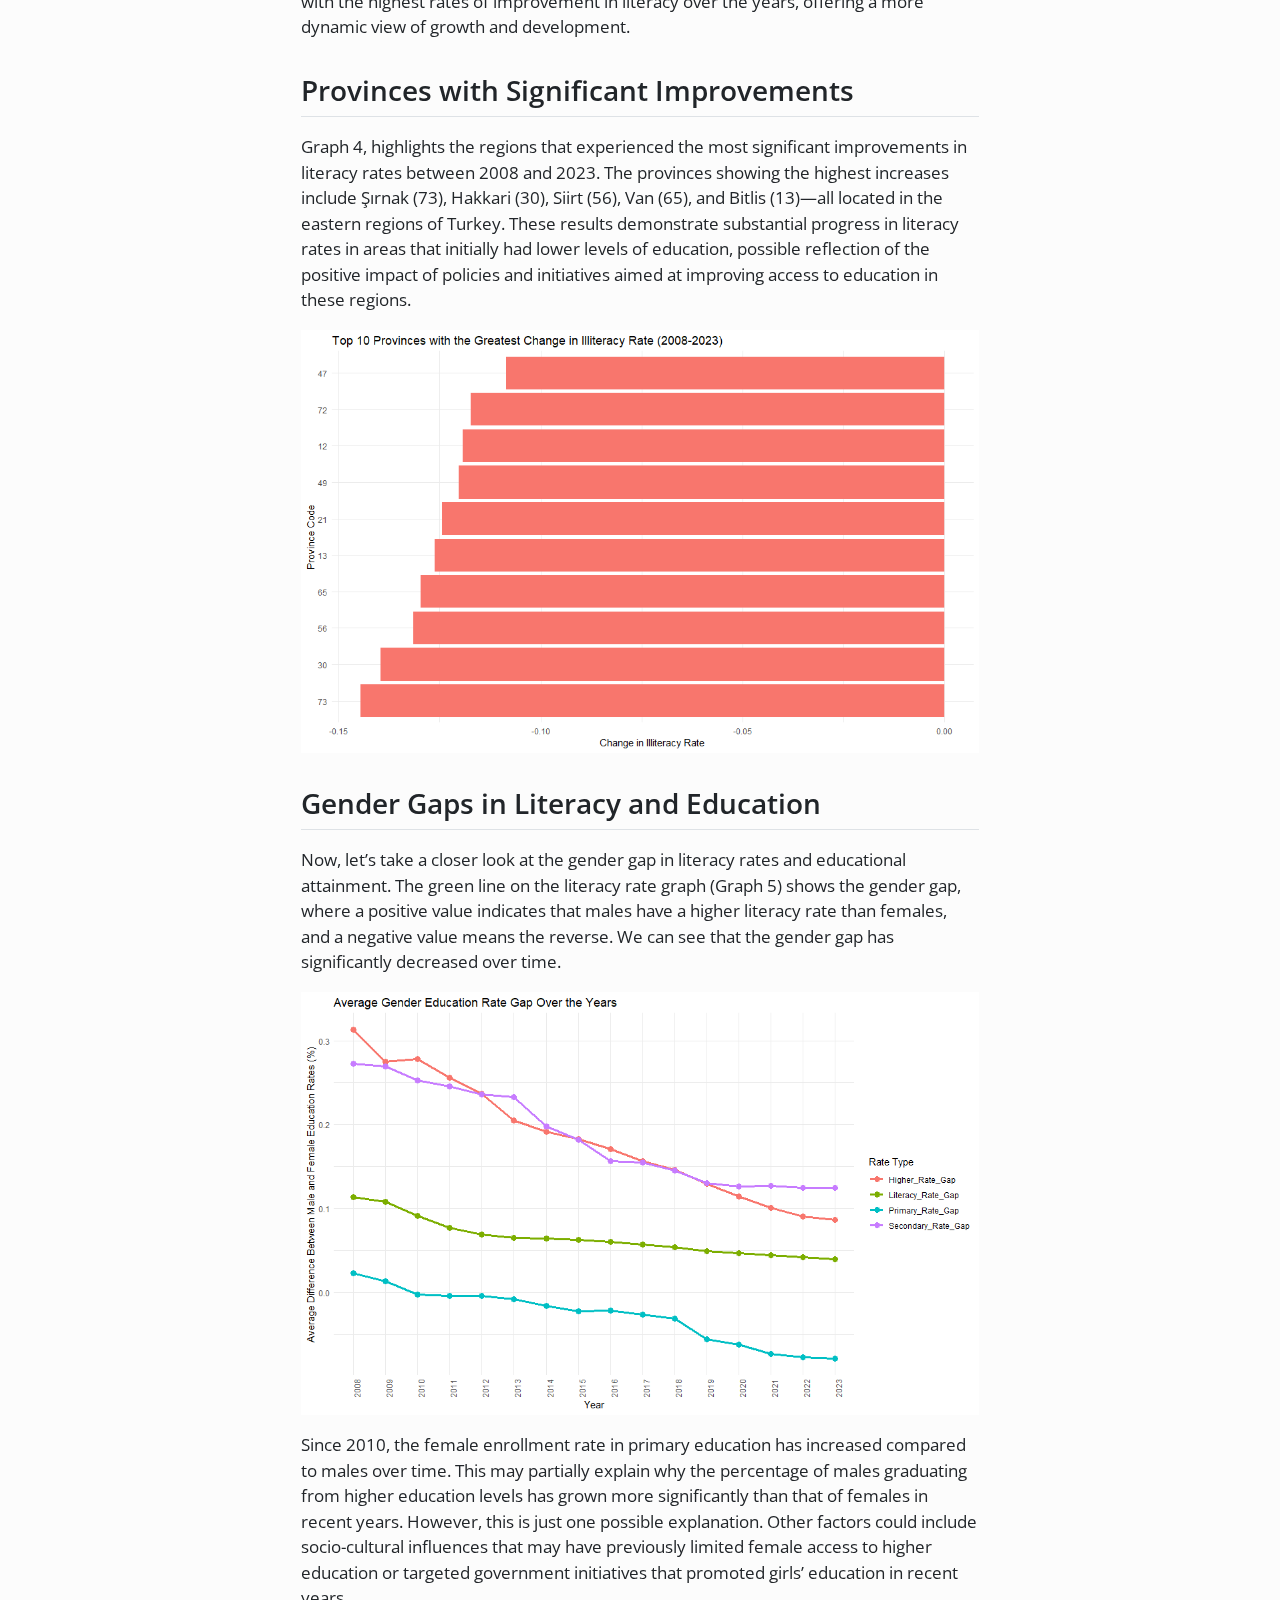
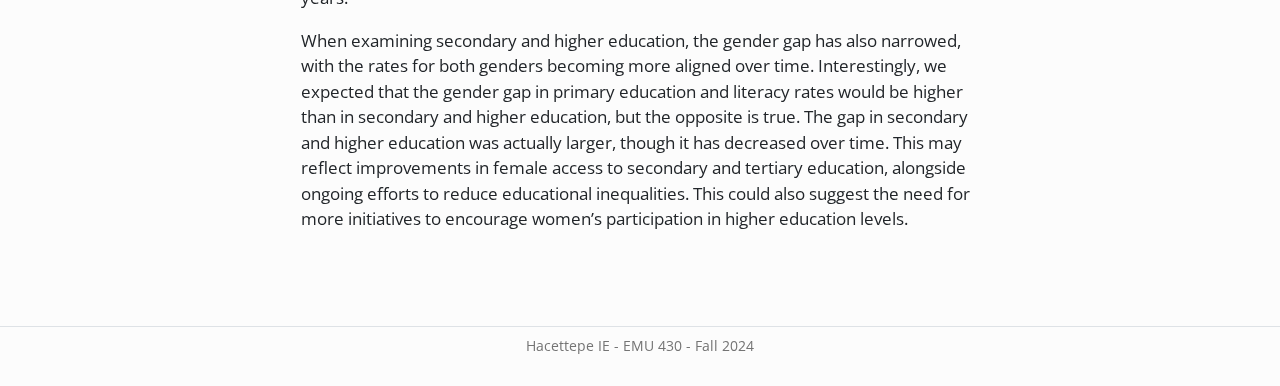
==== commit 5fb9f27f: "analysis page created" ====
--- a/docs/analysis.html
+++ b/docs/analysis.html
@@ -115,7 +115,21 @@
 <div id="quarto-content" class="quarto-container page-columns page-rows-contents page-layout-article page-navbar">
 <!-- sidebar -->
   <nav id="quarto-sidebar" class="sidebar collapse collapse-horizontal quarto-sidebar-collapse-item sidebar-navigation floating overflow-auto">
-    
+    <nav id="TOC" role="doc-toc" class="toc-active">
+    <h2 id="toc-title">On this page</h2>
+   
+  <ul>
+  <li><a href="#analysis-of-regional-and-temporal-changes-in-education-levels-in-turkey" id="toc-analysis-of-regional-and-temporal-changes-in-education-levels-in-turkey" class="nav-link active" data-scroll-target="#analysis-of-regional-and-temporal-changes-in-education-levels-in-turkey"><strong>Analysis of Regional and Temporal Changes in Education Levels in Turkey</strong></a>
+  <ul class="collapse">
+  <li><a href="#data-overview" id="toc-data-overview" class="nav-link" data-scroll-target="#data-overview">Data Overview</a></li>
+  <li><a href="#literacy-trends-over-time" id="toc-literacy-trends-over-time" class="nav-link" data-scroll-target="#literacy-trends-over-time">Literacy Trends Over Time</a></li>
+  <li><a href="#regional-patterns-in-literacy-rates" id="toc-regional-patterns-in-literacy-rates" class="nav-link" data-scroll-target="#regional-patterns-in-literacy-rates">Regional Patterns in Literacy Rates</a></li>
+  <li><a href="#provincial-trends-in-literacy-rates" id="toc-provincial-trends-in-literacy-rates" class="nav-link" data-scroll-target="#provincial-trends-in-literacy-rates">Provincial Trends in Literacy Rates</a></li>
+  <li><a href="#provinces-with-significant-improvements" id="toc-provinces-with-significant-improvements" class="nav-link" data-scroll-target="#provinces-with-significant-improvements">Provinces with Significant Improvements</a></li>
+  <li><a href="#gender-gaps-in-literacy-and-education" id="toc-gender-gaps-in-literacy-and-education" class="nav-link" data-scroll-target="#gender-gaps-in-literacy-and-education">Gender Gaps in Literacy and Education</a></li>
+  </ul></li>
+  </ul>
+</nav>
 </nav>
 <div id="quarto-sidebar-glass" class="quarto-sidebar-collapse-item" data-bs-toggle="collapse" data-bs-target=".quarto-sidebar-collapse-item"></div>
 <!-- margin-sidebar -->
@@ -127,17 +141,45 @@
 
 
 
-<p><strong>Key Takeaways</strong></p>
-<div style="text-align: justify">
-<ul>
-<li>This dataset contains the annual distributions of educational attainment levels across Turkey’s 81 provinces from 2008 to 2023. For each province, it includes information on the total population, gender-specific population breakdowns (male and female), and population figures by different education levels (such as primary school, middle school, high school, university, and doctorate). Additionally, it provides geographic details like province codes and names.</li>
-</ul>
-</div>
+<section id="analysis-of-regional-and-temporal-changes-in-education-levels-in-turkey" class="level1">
+<h1><strong>Analysis of Regional and Temporal Changes in Education Levels in Turkey</strong></h1>
+<section id="data-overview" class="level2">
+<h2 class="anchored" data-anchor-id="data-overview">Data Overview</h2>
+<p>The data set provides information on education levels in Turkey across provinces and years, including total population and gender-specific counts. It features variables such as Year, Province Code, Province Name and Region for identification, along with detailed counts for various education levels. These levels range from Illiterate and Literate without a diploma to Primary, Secondary, and Higher Education, including Master’s and Doctorate degrees. The data also includes an Unknown category for individuals whose education levels are not specified. While the variables are primarily numerical, Province Name is character and Region is categorical.</p>
+</section>
+<section id="literacy-trends-over-time" class="level2">
+<h2 class="anchored" data-anchor-id="literacy-trends-over-time">Literacy Trends Over Time</h2>
+<p>Literacy is a key factor in a country’s development and forms the foundation of education. That’s why we place great importance on examining literacy rates in Turkey over the years. Looking at the data in Graph 1, we can see that literacy rates have improved significantly, rising from 92% in 2008 to 98% in 2023. The most noticeable increase occurred between 2008 and 2012, which raises questions about the policies and initiatives that may have driven this change.</p>
 <p><img src="RTIST_Average_Literacy_Rate_Over_the_Years_TURKEYGENERAL.png" class="img-fluid"></p>
-<p><img src="RTIST_Average_Literacy_Rate_Over_the_Years.gif" class="img-fluid"> <img src="RTIST_Percentage_of_Literacy_Relative_to_the_General_Population.gif" class="img-fluid"> <img src="RTIST_illiteracy_run_chart_slow_colored.gif" class="img-fluid"> <img src="RTIST_Top10_Provinces_with_Greatest_Change_in_Illiteracy_Rate.png" class="img-fluid"> <img src="RTIST_Average_Gender_Educ_Rate_Gap_Over_the_Years.png" class="img-fluid"></p>
-<p><img src="RTIST_Educ_Level_Rates_by_Region_Year.gif" class="img-fluid"></p>
-
-
+<p>While the overall trend shows clear progress, it’s worth taking a closer look at regional patterns to better understand how these improvements vary across different parts of the country.</p>
+</section>
+<section id="regional-patterns-in-literacy-rates" class="level2">
+<h2 class="anchored" data-anchor-id="regional-patterns-in-literacy-rates">Regional Patterns in Literacy Rates</h2>
+<p>This bar chart race in Graph 2, illustrates literacy rates across regions over the years. The Marmara, Aegean, and Mediterranean regions consistently rank as the top three in literacy rates, which can be grouped as western regions. Notably, starting from 2012, the Aegean region surpasses the Marmara region to take the lead. In contrast, the eastern regions tend to lag behind the western parts of the country. This gap highlights regional disparities, and exploring the underlying reasons—such as differences in infrastructure, access to education, and socioeconomic factors—could provide valuable insights for addressing these inequalities.</p>
+<p><img src="RTIST_Average_Literacy_Rate_Over_the_Years.gif" class="img-fluid"></p>
+<p>Now, let’s dive a little deeper.</p>
+</section>
+<section id="provincial-trends-in-literacy-rates" class="level2">
+<h2 class="anchored" data-anchor-id="provincial-trends-in-literacy-rates">Provincial Trends in Literacy Rates</h2>
+<p>The next graph (Graph 3), which shows literacy rates of provinces over the years, provides an even clearer picture. This visualization confirms our earlier regional analysis, as it illustrates that western provinces generally appear greener, reflecting higher literacy rates, while eastern provinces show red to yellowish-green tones, indicating relatively lower rates.</p>
+<p><img src="RTIST_Percentage_of_Literacy_Relative_to_the_General_Population.gif" class="img-fluid"></p>
+<p>However, it’s important to note that this graph does not highlight which provinces have shown the most improvement in literacy rates over time. Just because eastern provinces appear in yellow or green shades doesn’t mean they haven’t made significant progress—they certainly have. The next graph addresses this by showcasing provinces with the highest rates of improvement in literacy over the years, offering a more dynamic view of growth and development.</p>
+</section>
+<section id="provinces-with-significant-improvements" class="level2">
+<h2 class="anchored" data-anchor-id="provinces-with-significant-improvements">Provinces with Significant Improvements</h2>
+<p>Graph 4, highlights the regions that experienced the most significant improvements in literacy rates between 2008 and 2023. The provinces showing the highest increases include Şırnak (73), Hakkari (30), Siirt (56), Van (65), and Bitlis (13)—all located in the eastern regions of Turkey. These results demonstrate substantial progress in literacy rates in areas that initially had lower levels of education, possible reflection of the positive impact of policies and initiatives aimed at improving access to education in these regions.</p>
+<p><img src="RTIST_Top10_Provinces_with_Greatest_Change_in_Illiteracy_Rate.png" class="img-fluid"></p>
+</section>
+<section id="gender-gaps-in-literacy-and-education" class="level2">
+<h2 class="anchored" data-anchor-id="gender-gaps-in-literacy-and-education">Gender Gaps in Literacy and Education</h2>
+<p>Now, let’s take a closer look at the gender gap in literacy rates and educational attainment. The green line on the literacy rate graph (Graph 5) shows the gender gap, where a positive value indicates that males have a higher literacy rate than females, and a negative value means the reverse. We can see that the gender gap has significantly decreased over time.</p>
+<p><img src="RTIST_Average_Gender_Educ_Rate_Gap_Over_the_Years.png" class="img-fluid"></p>
+<p>Since 2010, the female enrollment rate in primary education has increased compared to males over time. This may partially explain why the percentage of males graduating from higher education levels has grown more significantly than that of females in recent years. However, this is just one possible explanation. Other factors could include socio-cultural influences that may have previously limited female access to higher education or targeted government initiatives that promoted girls’ education in recent years.</p>
+<p>When examining secondary and higher education, the gender gap has also narrowed, with the rates for both genders becoming more aligned over time. Interestingly, we expected that the gender gap in primary education and literacy rates would be higher than in secondary and higher education, but the opposite is true. The gap in secondary and higher education was actually larger, though it has decreased over time. This may reflect improvements in female access to secondary and tertiary education, alongside ongoing efforts to reduce educational inequalities. This could also suggest the need for more initiatives to encourage women’s participation in higher education levels.</p>
+
+
+</section>
+</section>
 
 <a onclick="window.scrollTo(0, 0); return false;" role="button" id="quarto-back-to-top"><i class="bi bi-arrow-up"></i> Back to top</a></main> <!-- /main -->
 <script id="quarto-html-after-body" type="application/javascript">
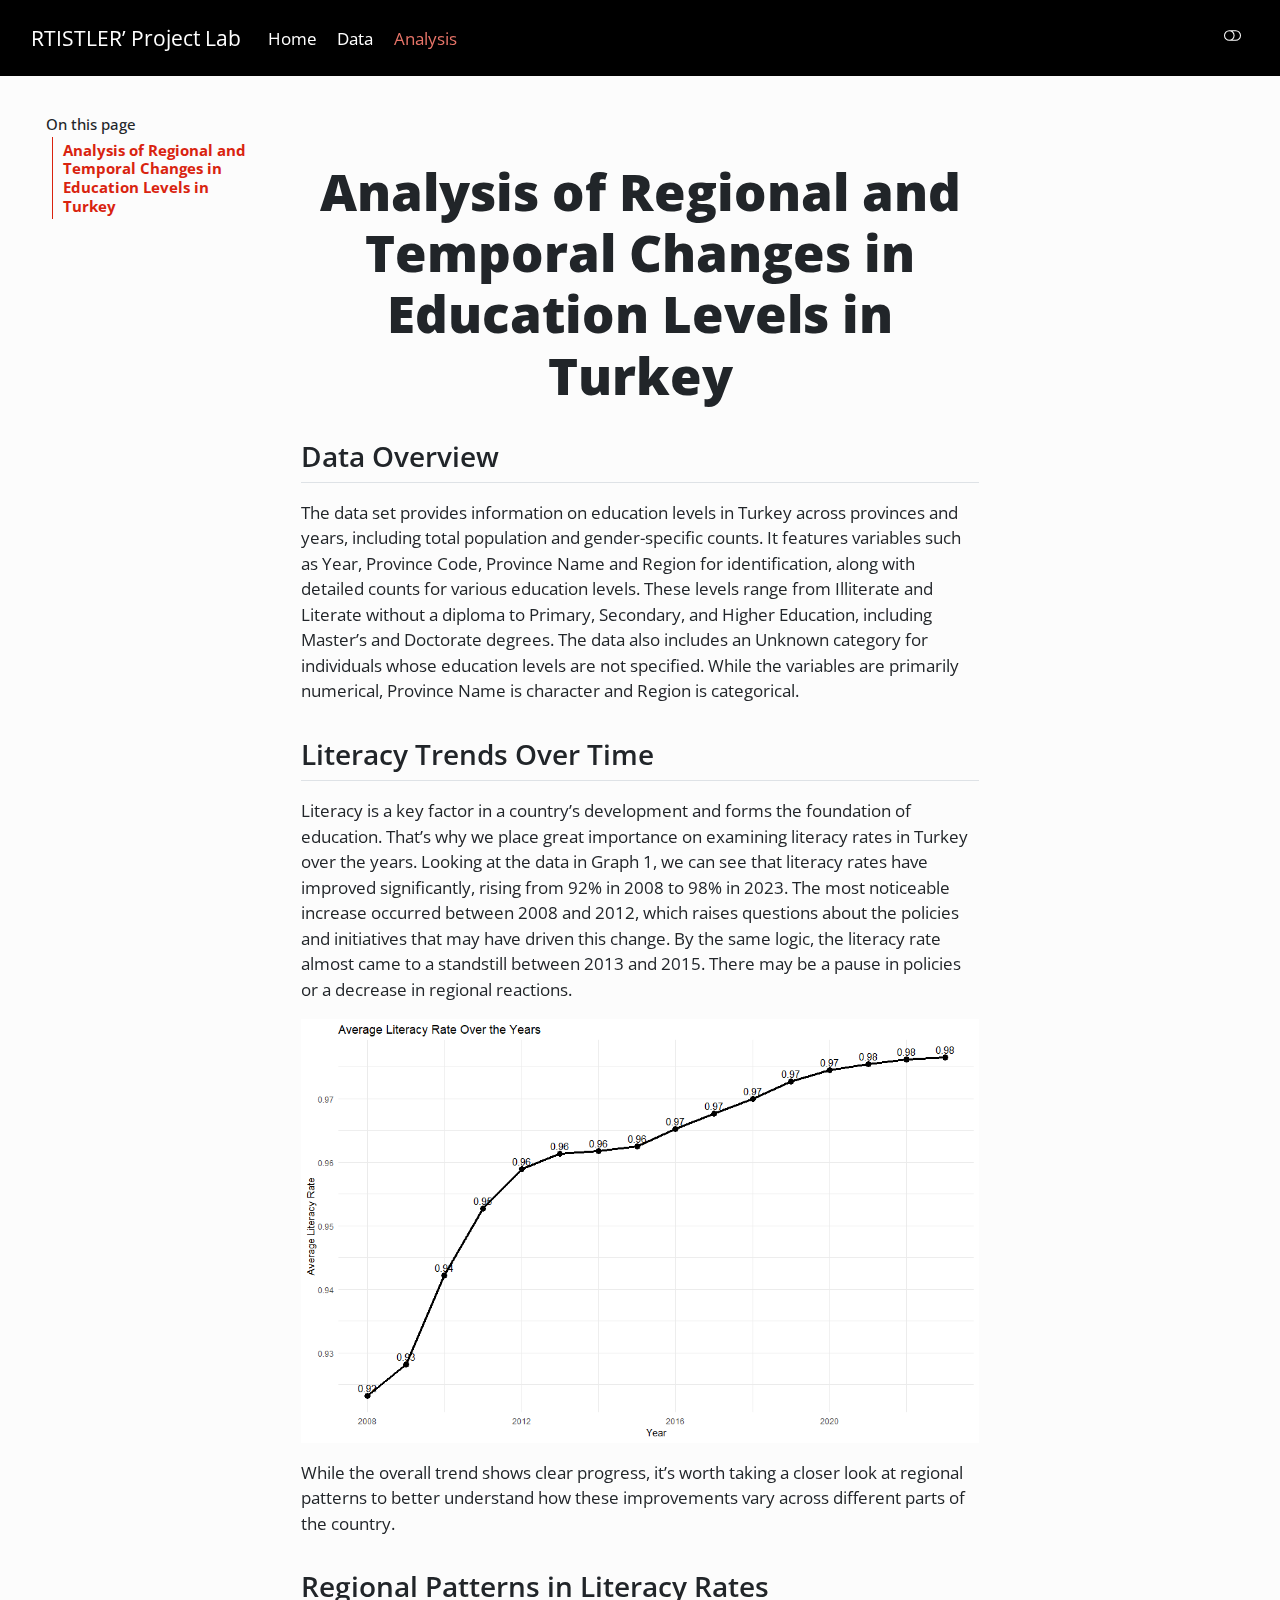
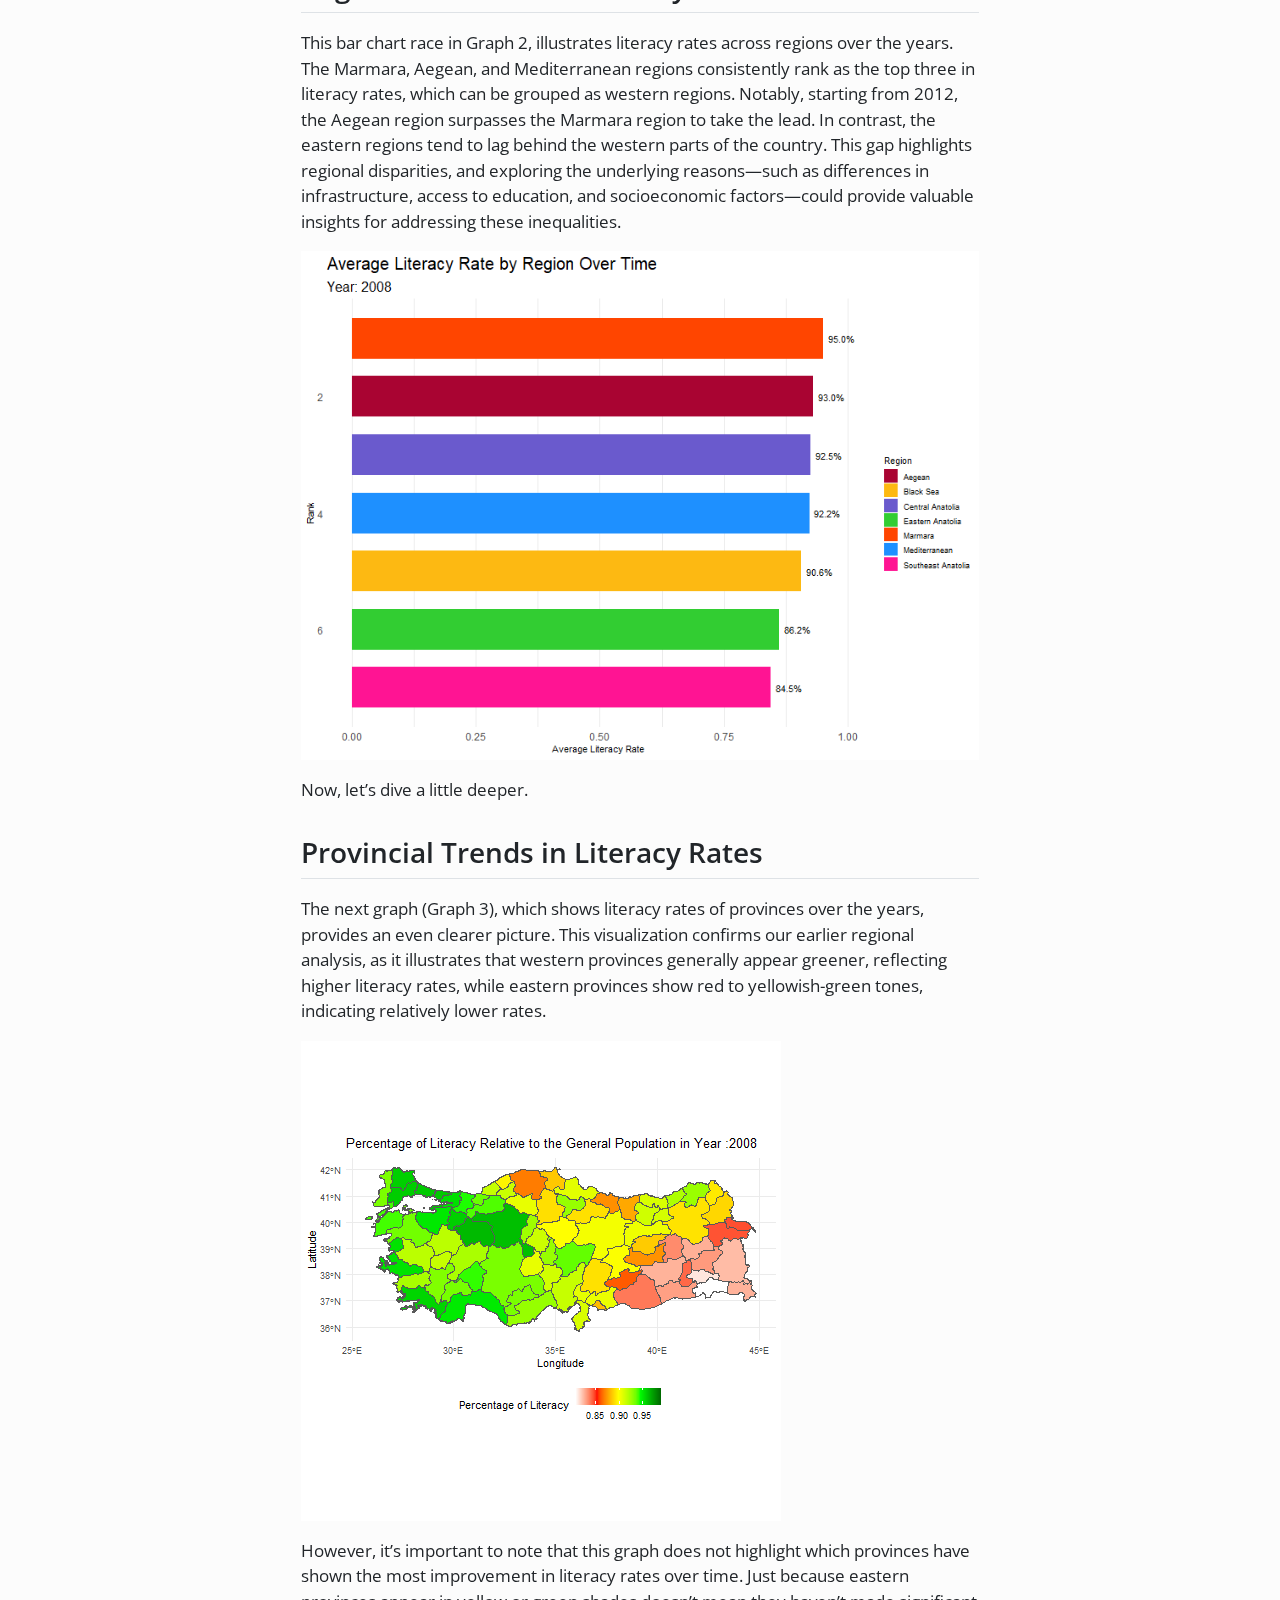
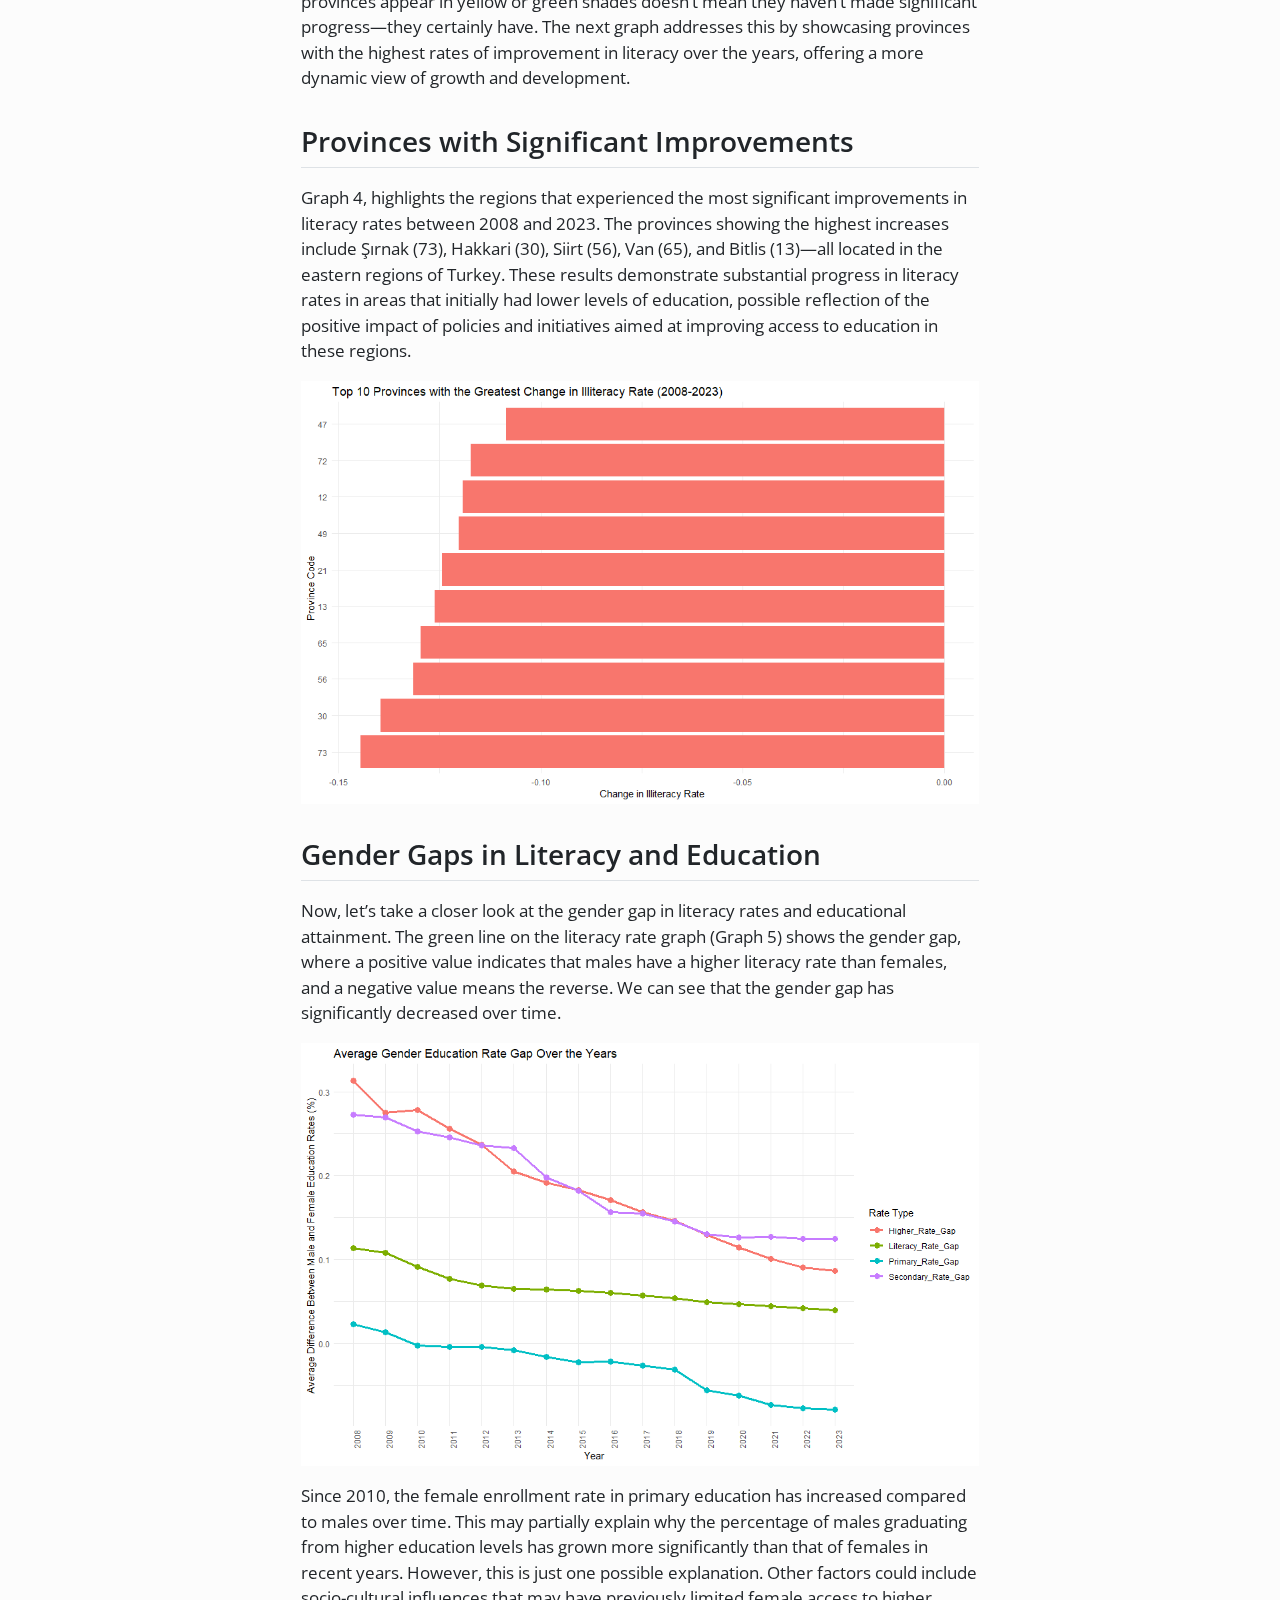
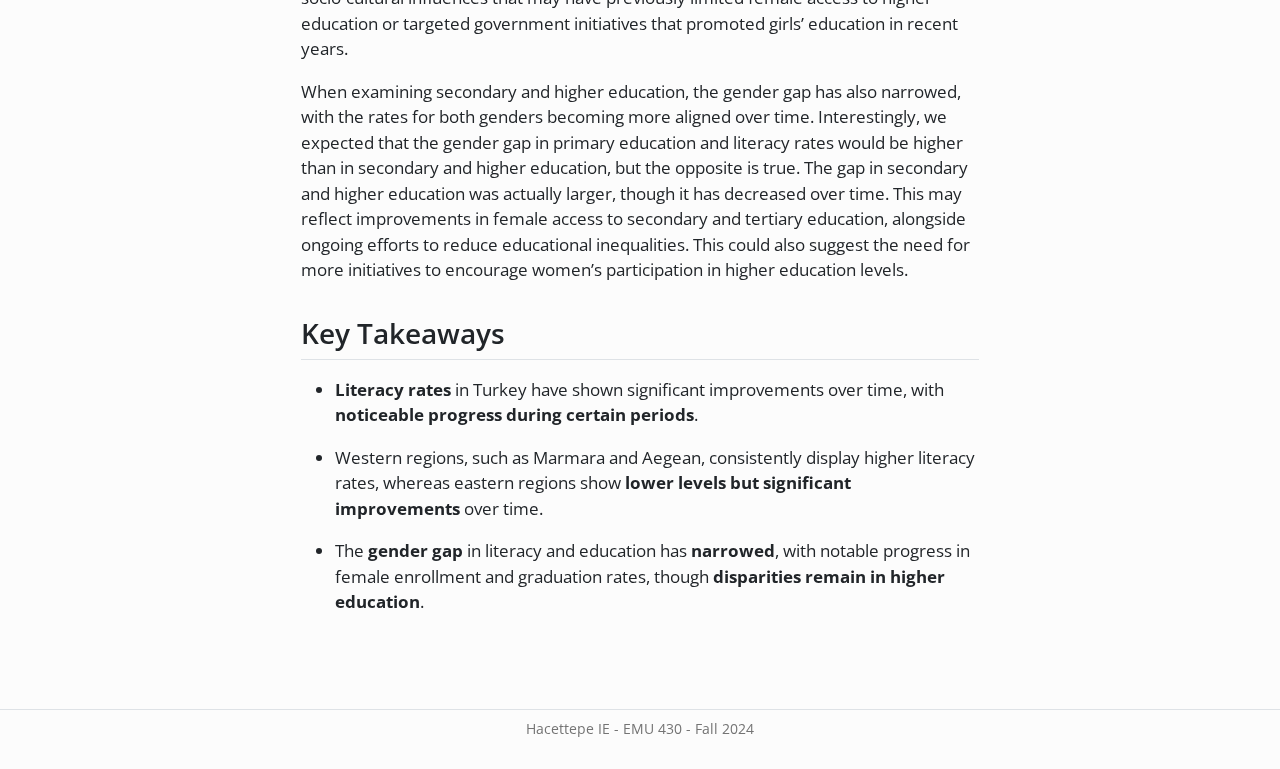
==== commit 73318342: "Update analysis.html" ====
--- a/docs/analysis.html
+++ b/docs/analysis.html
@@ -127,6 +127,7 @@
   <li><a href="#provincial-trends-in-literacy-rates" id="toc-provincial-trends-in-literacy-rates" class="nav-link" data-scroll-target="#provincial-trends-in-literacy-rates">Provincial Trends in Literacy Rates</a></li>
   <li><a href="#provinces-with-significant-improvements" id="toc-provinces-with-significant-improvements" class="nav-link" data-scroll-target="#provinces-with-significant-improvements">Provinces with Significant Improvements</a></li>
   <li><a href="#gender-gaps-in-literacy-and-education" id="toc-gender-gaps-in-literacy-and-education" class="nav-link" data-scroll-target="#gender-gaps-in-literacy-and-education">Gender Gaps in Literacy and Education</a></li>
+  <li><a href="#key-takeaways" id="toc-key-takeaways" class="nav-link" data-scroll-target="#key-takeaways">Key Takeaways</a></li>
   </ul></li>
   </ul>
 </nav>
@@ -149,7 +150,7 @@
 </section>
 <section id="literacy-trends-over-time" class="level2">
 <h2 class="anchored" data-anchor-id="literacy-trends-over-time">Literacy Trends Over Time</h2>
-<p>Literacy is a key factor in a country’s development and forms the foundation of education. That’s why we place great importance on examining literacy rates in Turkey over the years. Looking at the data in Graph 1, we can see that literacy rates have improved significantly, rising from 92% in 2008 to 98% in 2023. The most noticeable increase occurred between 2008 and 2012, which raises questions about the policies and initiatives that may have driven this change.</p>
+<p>Literacy is a key factor in a country’s development and forms the foundation of education. That’s why we place great importance on examining literacy rates in Turkey over the years. Looking at the data in Graph 1, we can see that literacy rates have improved significantly, rising from 92% in 2008 to 98% in 2023. The most noticeable increase occurred between 2008 and 2012, which raises questions about the policies and initiatives that may have driven this change. By the same logic, the literacy rate almost came to a standstill between 2013 and 2015. There may be a pause in policies or a decrease in regional reactions.</p>
 <p><img src="RTIST_Average_Literacy_Rate_Over_the_Years_TURKEYGENERAL.png" class="img-fluid"></p>
 <p>While the overall trend shows clear progress, it’s worth taking a closer look at regional patterns to better understand how these improvements vary across different parts of the country.</p>
 </section>
@@ -176,6 +177,14 @@
 <p><img src="RTIST_Average_Gender_Educ_Rate_Gap_Over_the_Years.png" class="img-fluid"></p>
 <p>Since 2010, the female enrollment rate in primary education has increased compared to males over time. This may partially explain why the percentage of males graduating from higher education levels has grown more significantly than that of females in recent years. However, this is just one possible explanation. Other factors could include socio-cultural influences that may have previously limited female access to higher education or targeted government initiatives that promoted girls’ education in recent years.</p>
 <p>When examining secondary and higher education, the gender gap has also narrowed, with the rates for both genders becoming more aligned over time. Interestingly, we expected that the gender gap in primary education and literacy rates would be higher than in secondary and higher education, but the opposite is true. The gap in secondary and higher education was actually larger, though it has decreased over time. This may reflect improvements in female access to secondary and tertiary education, alongside ongoing efforts to reduce educational inequalities. This could also suggest the need for more initiatives to encourage women’s participation in higher education levels.</p>
+</section>
+<section id="key-takeaways" class="level2">
+<h2 class="anchored" data-anchor-id="key-takeaways">Key Takeaways</h2>
+<ul>
+<li><p><strong>Literacy rates</strong> in Turkey have shown significant improvements over time, with <strong>noticeable progress</strong> <strong>during certain periods</strong>.</p></li>
+<li><p>Western regions, such as Marmara and Aegean, consistently display higher literacy rates, whereas eastern regions show <strong>lower levels but significant improvements</strong> over time.</p></li>
+<li><p>The <strong>gender gap</strong> in literacy and education has <strong>narrowed</strong>, with notable progress in female enrollment and graduation rates, though <strong>disparities remain in higher education</strong>.</p></li>
+</ul>
 
 
 </section>
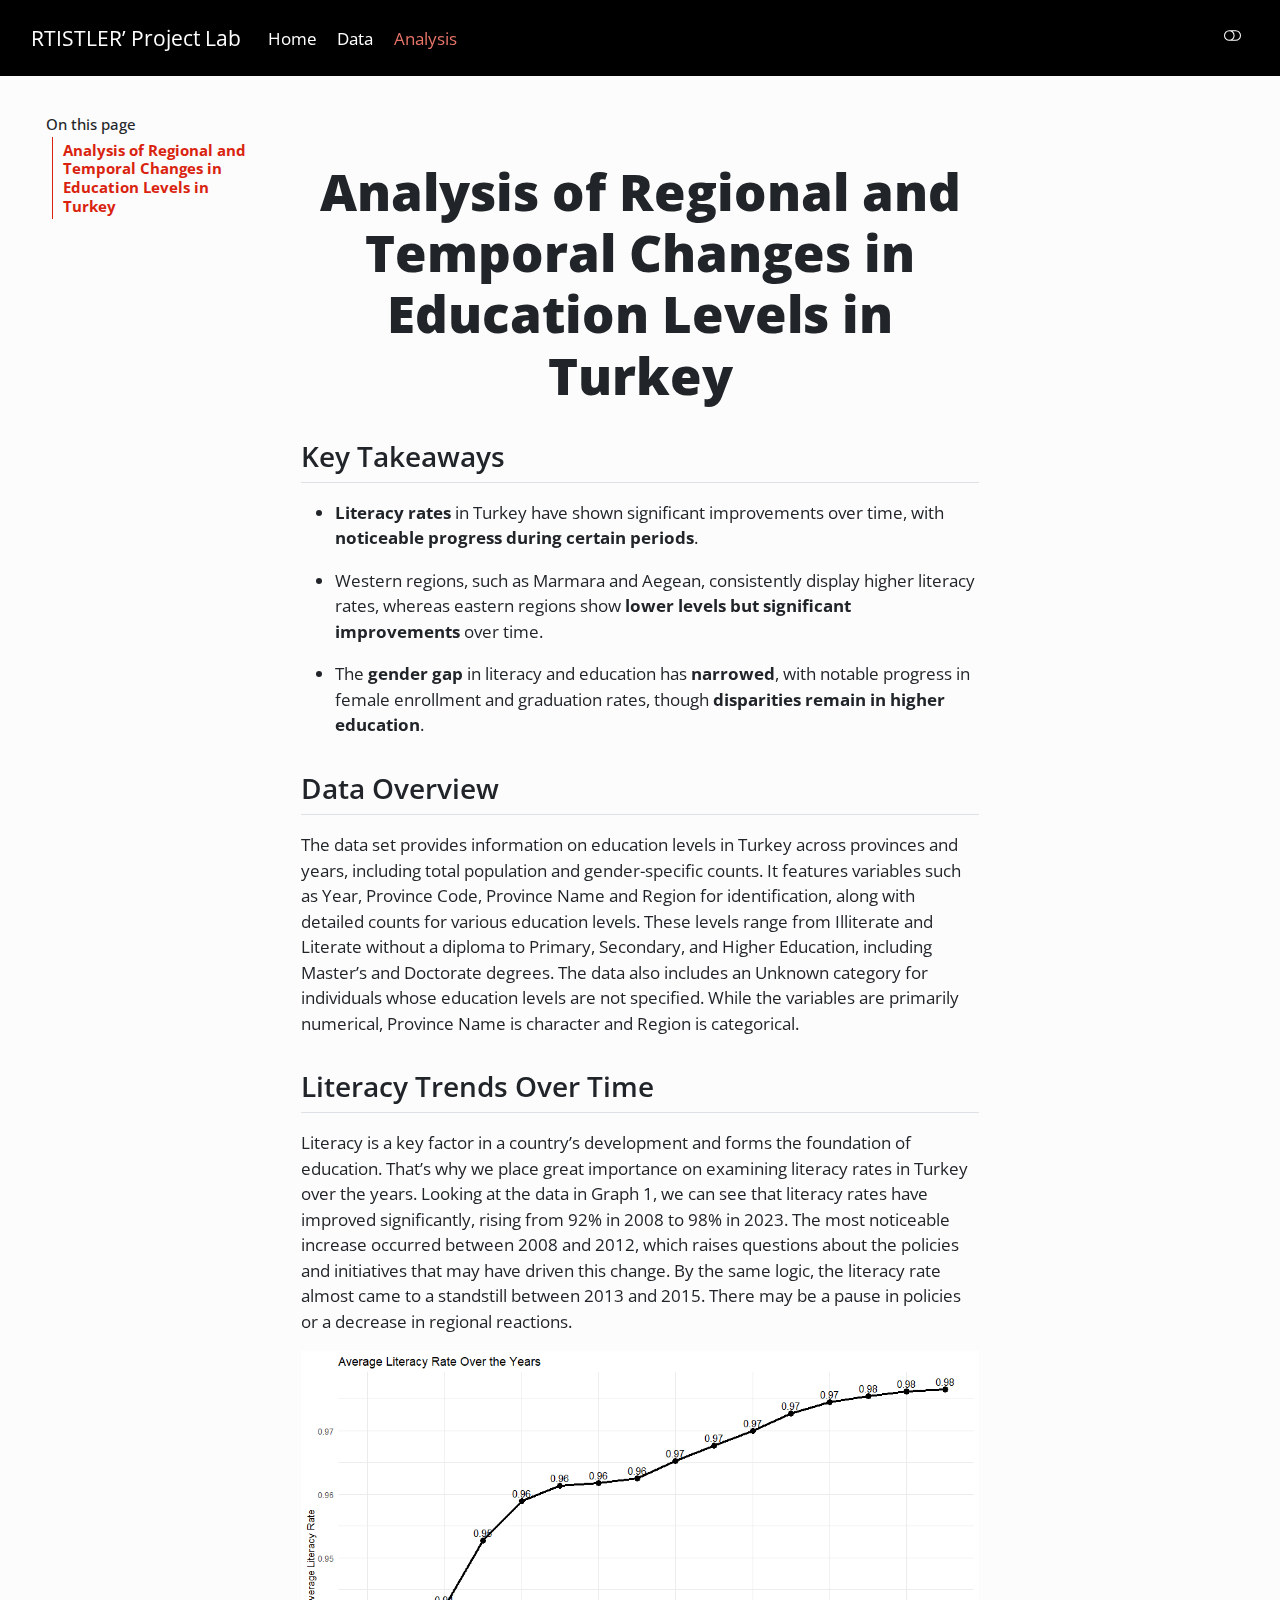
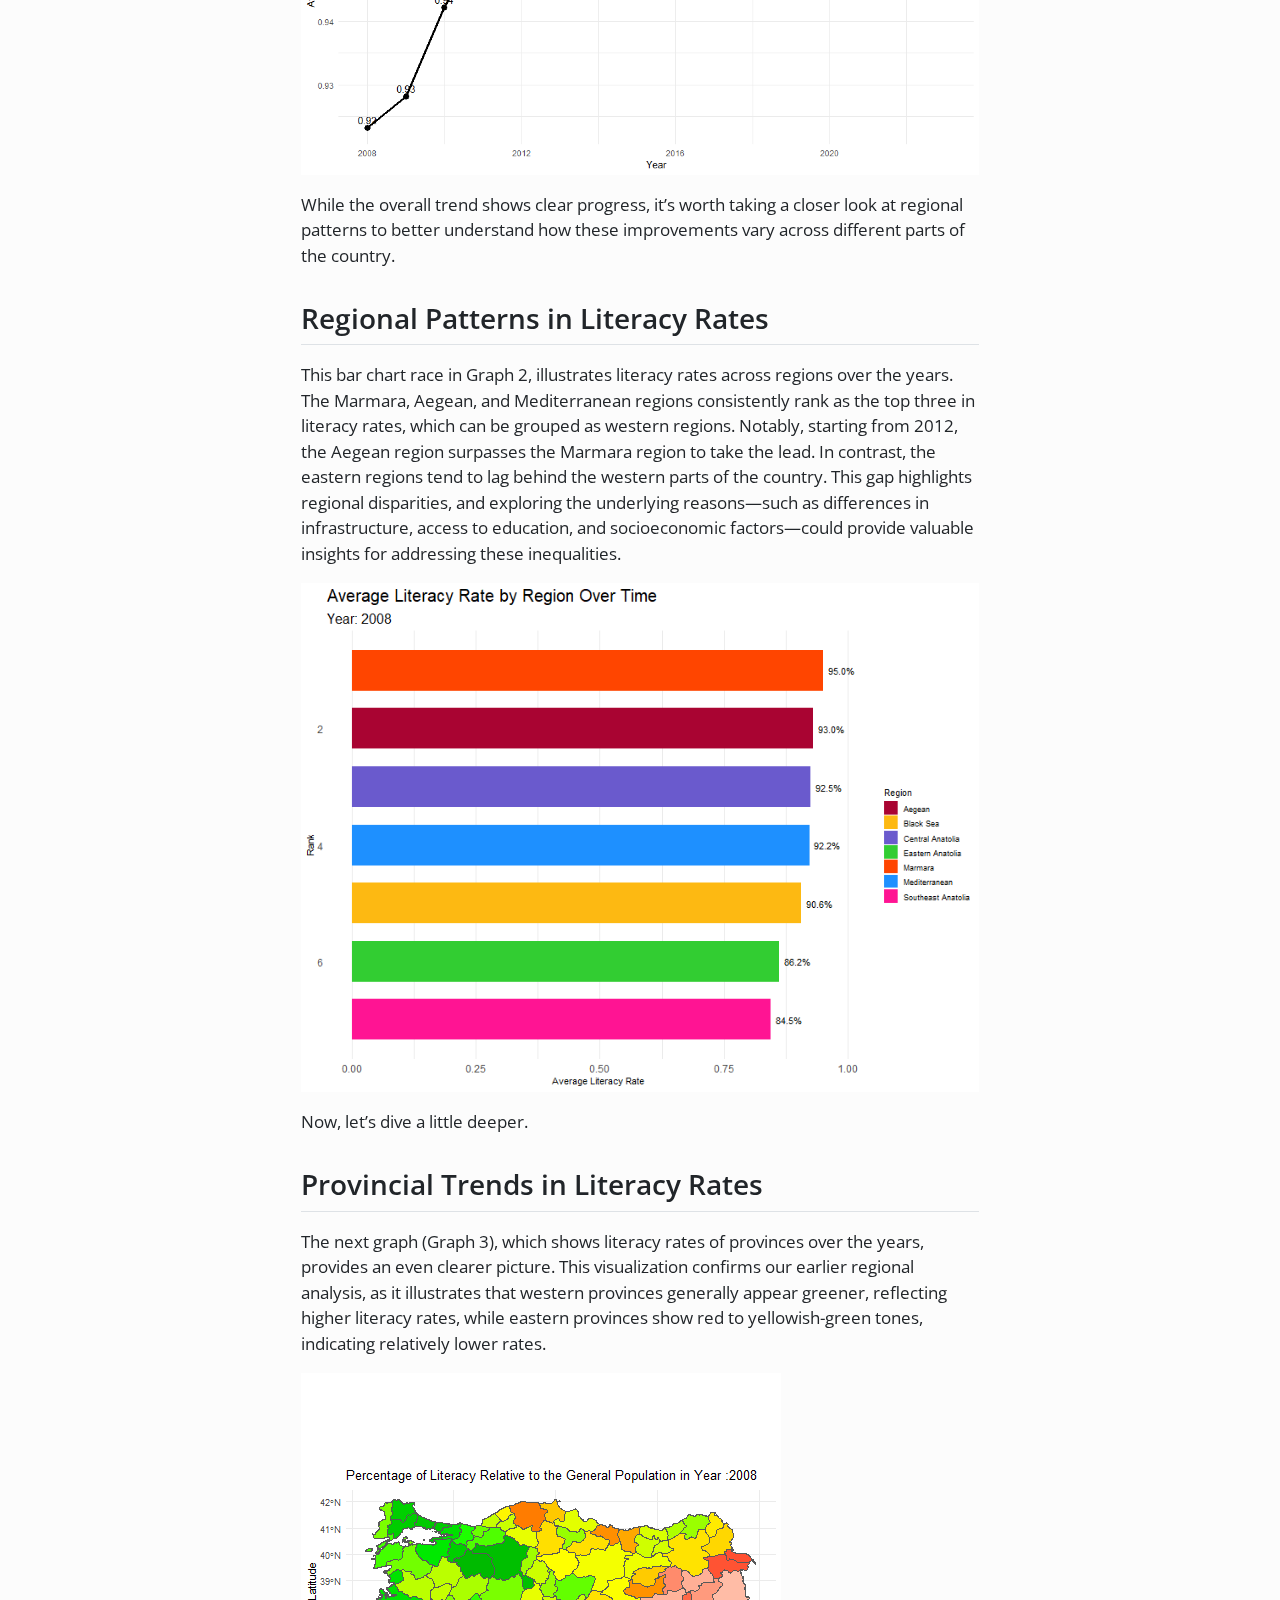
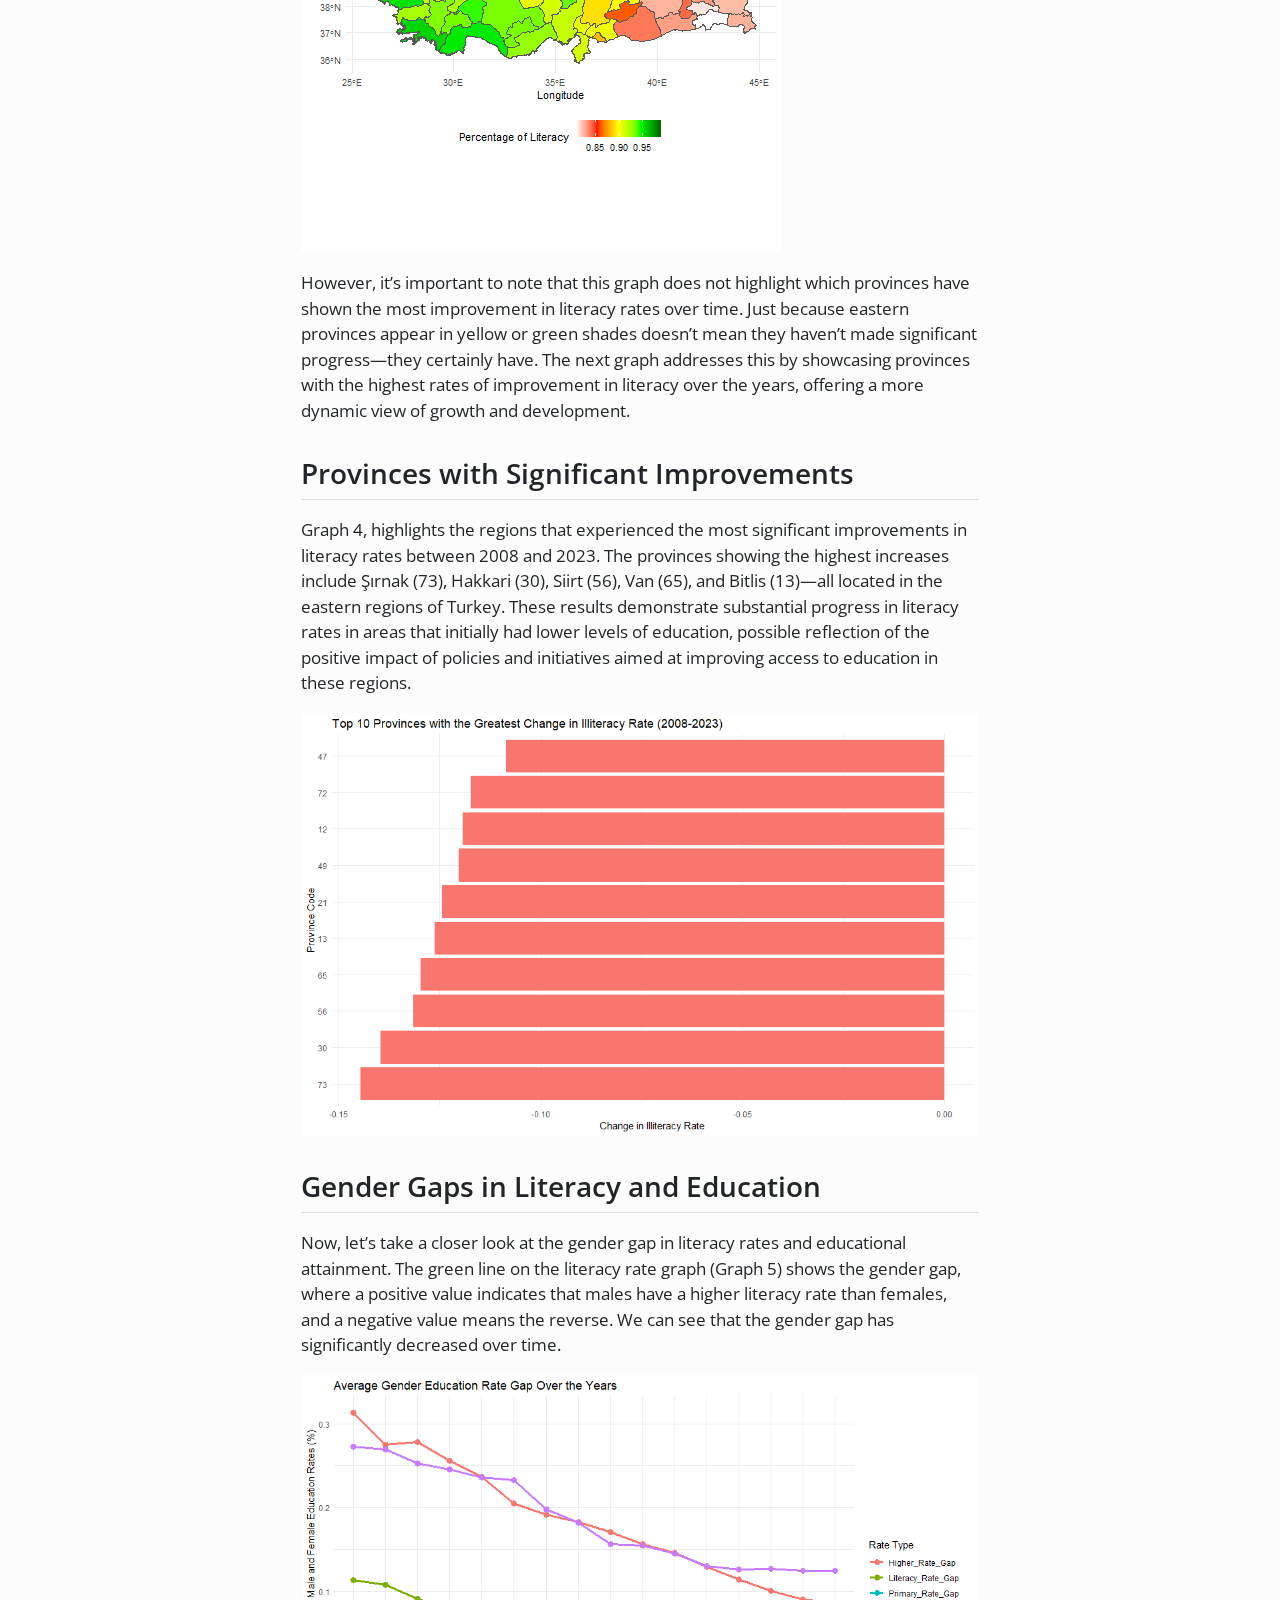
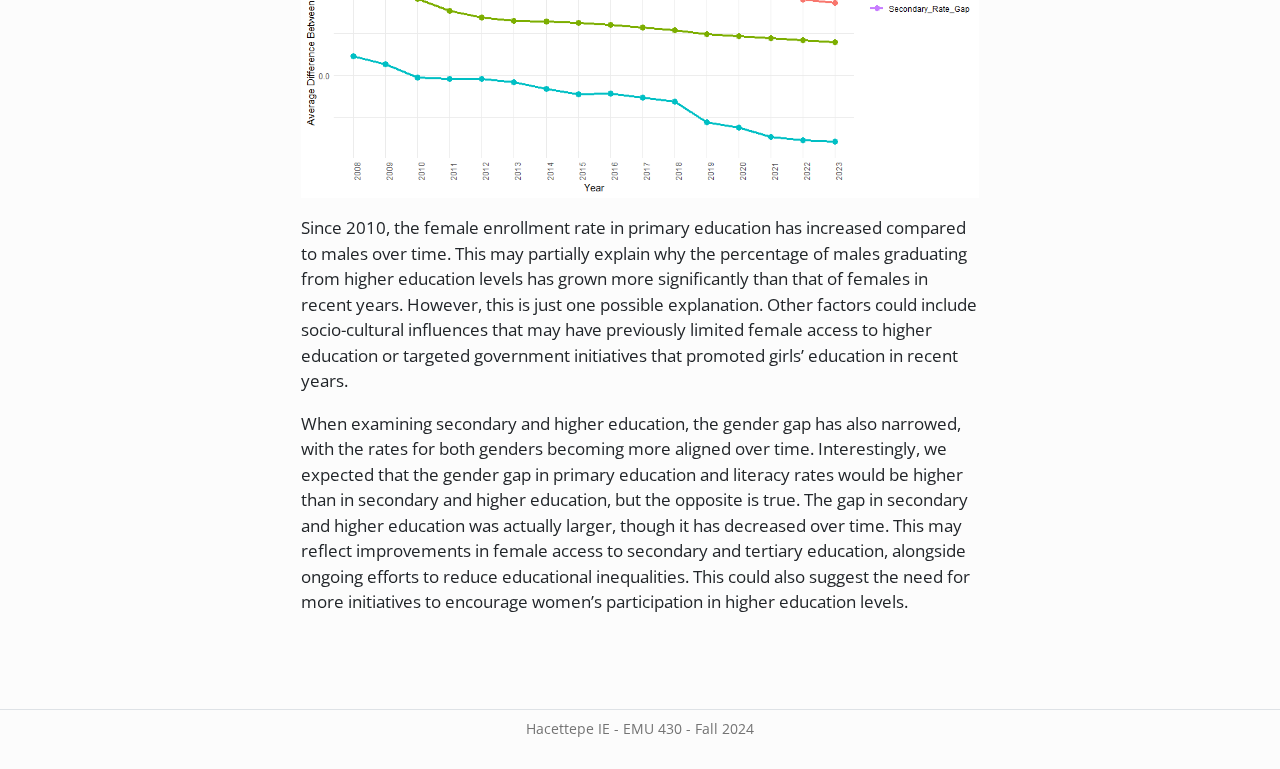
==== commit fbc25d94: "Update analysis.html" ====
--- a/docs/analysis.html
+++ b/docs/analysis.html
@@ -121,13 +121,13 @@
   <ul>
   <li><a href="#analysis-of-regional-and-temporal-changes-in-education-levels-in-turkey" id="toc-analysis-of-regional-and-temporal-changes-in-education-levels-in-turkey" class="nav-link active" data-scroll-target="#analysis-of-regional-and-temporal-changes-in-education-levels-in-turkey"><strong>Analysis of Regional and Temporal Changes in Education Levels in Turkey</strong></a>
   <ul class="collapse">
+  <li><a href="#key-takeaways" id="toc-key-takeaways" class="nav-link" data-scroll-target="#key-takeaways">Key Takeaways</a></li>
   <li><a href="#data-overview" id="toc-data-overview" class="nav-link" data-scroll-target="#data-overview">Data Overview</a></li>
   <li><a href="#literacy-trends-over-time" id="toc-literacy-trends-over-time" class="nav-link" data-scroll-target="#literacy-trends-over-time">Literacy Trends Over Time</a></li>
   <li><a href="#regional-patterns-in-literacy-rates" id="toc-regional-patterns-in-literacy-rates" class="nav-link" data-scroll-target="#regional-patterns-in-literacy-rates">Regional Patterns in Literacy Rates</a></li>
   <li><a href="#provincial-trends-in-literacy-rates" id="toc-provincial-trends-in-literacy-rates" class="nav-link" data-scroll-target="#provincial-trends-in-literacy-rates">Provincial Trends in Literacy Rates</a></li>
   <li><a href="#provinces-with-significant-improvements" id="toc-provinces-with-significant-improvements" class="nav-link" data-scroll-target="#provinces-with-significant-improvements">Provinces with Significant Improvements</a></li>
   <li><a href="#gender-gaps-in-literacy-and-education" id="toc-gender-gaps-in-literacy-and-education" class="nav-link" data-scroll-target="#gender-gaps-in-literacy-and-education">Gender Gaps in Literacy and Education</a></li>
-  <li><a href="#key-takeaways" id="toc-key-takeaways" class="nav-link" data-scroll-target="#key-takeaways">Key Takeaways</a></li>
   </ul></li>
   </ul>
 </nav>
@@ -144,6 +144,14 @@
 
 <section id="analysis-of-regional-and-temporal-changes-in-education-levels-in-turkey" class="level1">
 <h1><strong>Analysis of Regional and Temporal Changes in Education Levels in Turkey</strong></h1>
+<section id="key-takeaways" class="level2">
+<h2 class="anchored" data-anchor-id="key-takeaways">Key Takeaways</h2>
+<ul>
+<li><p><strong>Literacy rates</strong> in Turkey have shown significant improvements over time, with <strong>noticeable progress</strong> <strong>during certain periods</strong>.</p></li>
+<li><p>Western regions, such as Marmara and Aegean, consistently display higher literacy rates, whereas eastern regions show <strong>lower levels but significant improvements</strong> over time.</p></li>
+<li><p>The <strong>gender gap</strong> in literacy and education has <strong>narrowed</strong>, with notable progress in female enrollment and graduation rates, though <strong>disparities remain in higher education</strong>.</p></li>
+</ul>
+</section>
 <section id="data-overview" class="level2">
 <h2 class="anchored" data-anchor-id="data-overview">Data Overview</h2>
 <p>The data set provides information on education levels in Turkey across provinces and years, including total population and gender-specific counts. It features variables such as Year, Province Code, Province Name and Region for identification, along with detailed counts for various education levels. These levels range from Illiterate and Literate without a diploma to Primary, Secondary, and Higher Education, including Master’s and Doctorate degrees. The data also includes an Unknown category for individuals whose education levels are not specified. While the variables are primarily numerical, Province Name is character and Region is categorical.</p>
@@ -177,14 +185,6 @@
 <p><img src="RTIST_Average_Gender_Educ_Rate_Gap_Over_the_Years.png" class="img-fluid"></p>
 <p>Since 2010, the female enrollment rate in primary education has increased compared to males over time. This may partially explain why the percentage of males graduating from higher education levels has grown more significantly than that of females in recent years. However, this is just one possible explanation. Other factors could include socio-cultural influences that may have previously limited female access to higher education or targeted government initiatives that promoted girls’ education in recent years.</p>
 <p>When examining secondary and higher education, the gender gap has also narrowed, with the rates for both genders becoming more aligned over time. Interestingly, we expected that the gender gap in primary education and literacy rates would be higher than in secondary and higher education, but the opposite is true. The gap in secondary and higher education was actually larger, though it has decreased over time. This may reflect improvements in female access to secondary and tertiary education, alongside ongoing efforts to reduce educational inequalities. This could also suggest the need for more initiatives to encourage women’s participation in higher education levels.</p>
-</section>
-<section id="key-takeaways" class="level2">
-<h2 class="anchored" data-anchor-id="key-takeaways">Key Takeaways</h2>
-<ul>
-<li><p><strong>Literacy rates</strong> in Turkey have shown significant improvements over time, with <strong>noticeable progress</strong> <strong>during certain periods</strong>.</p></li>
-<li><p>Western regions, such as Marmara and Aegean, consistently display higher literacy rates, whereas eastern regions show <strong>lower levels but significant improvements</strong> over time.</p></li>
-<li><p>The <strong>gender gap</strong> in literacy and education has <strong>narrowed</strong>, with notable progress in female enrollment and graduation rates, though <strong>disparities remain in higher education</strong>.</p></li>
-</ul>
 
 
 </section>
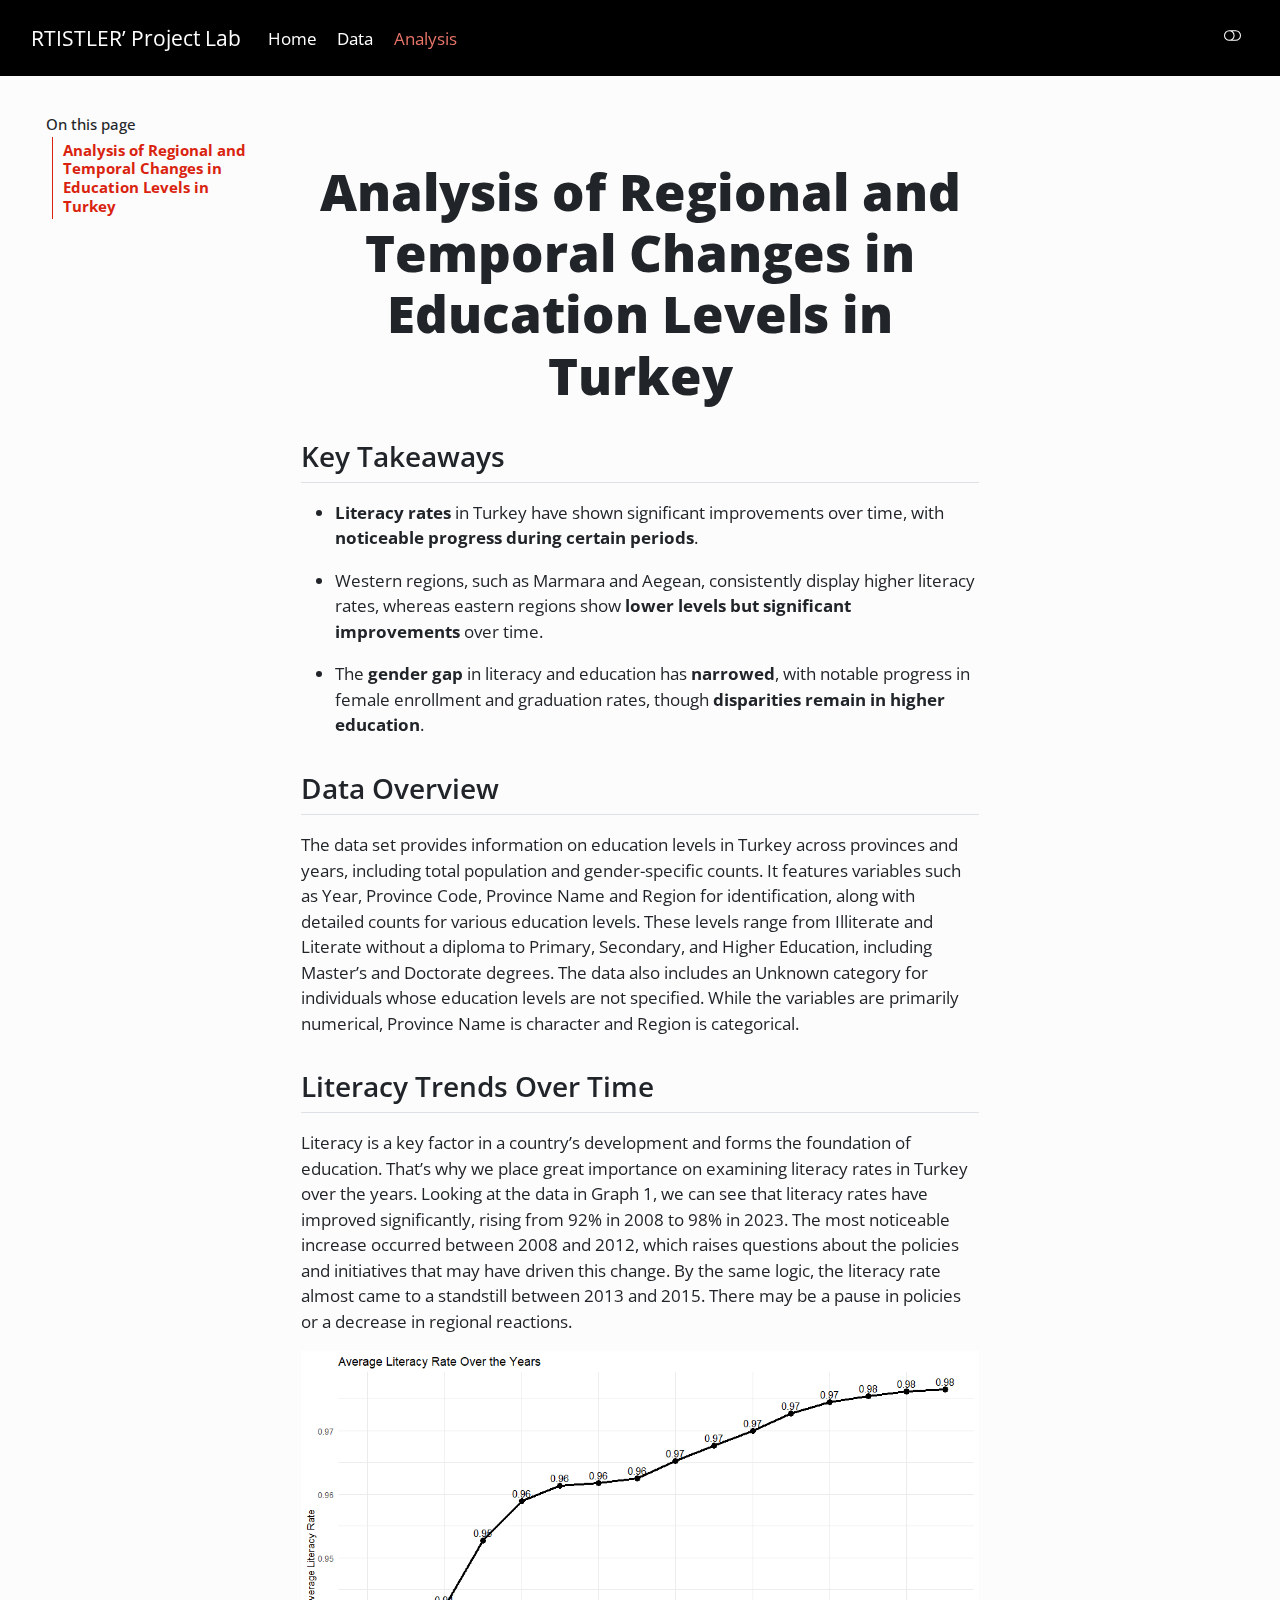
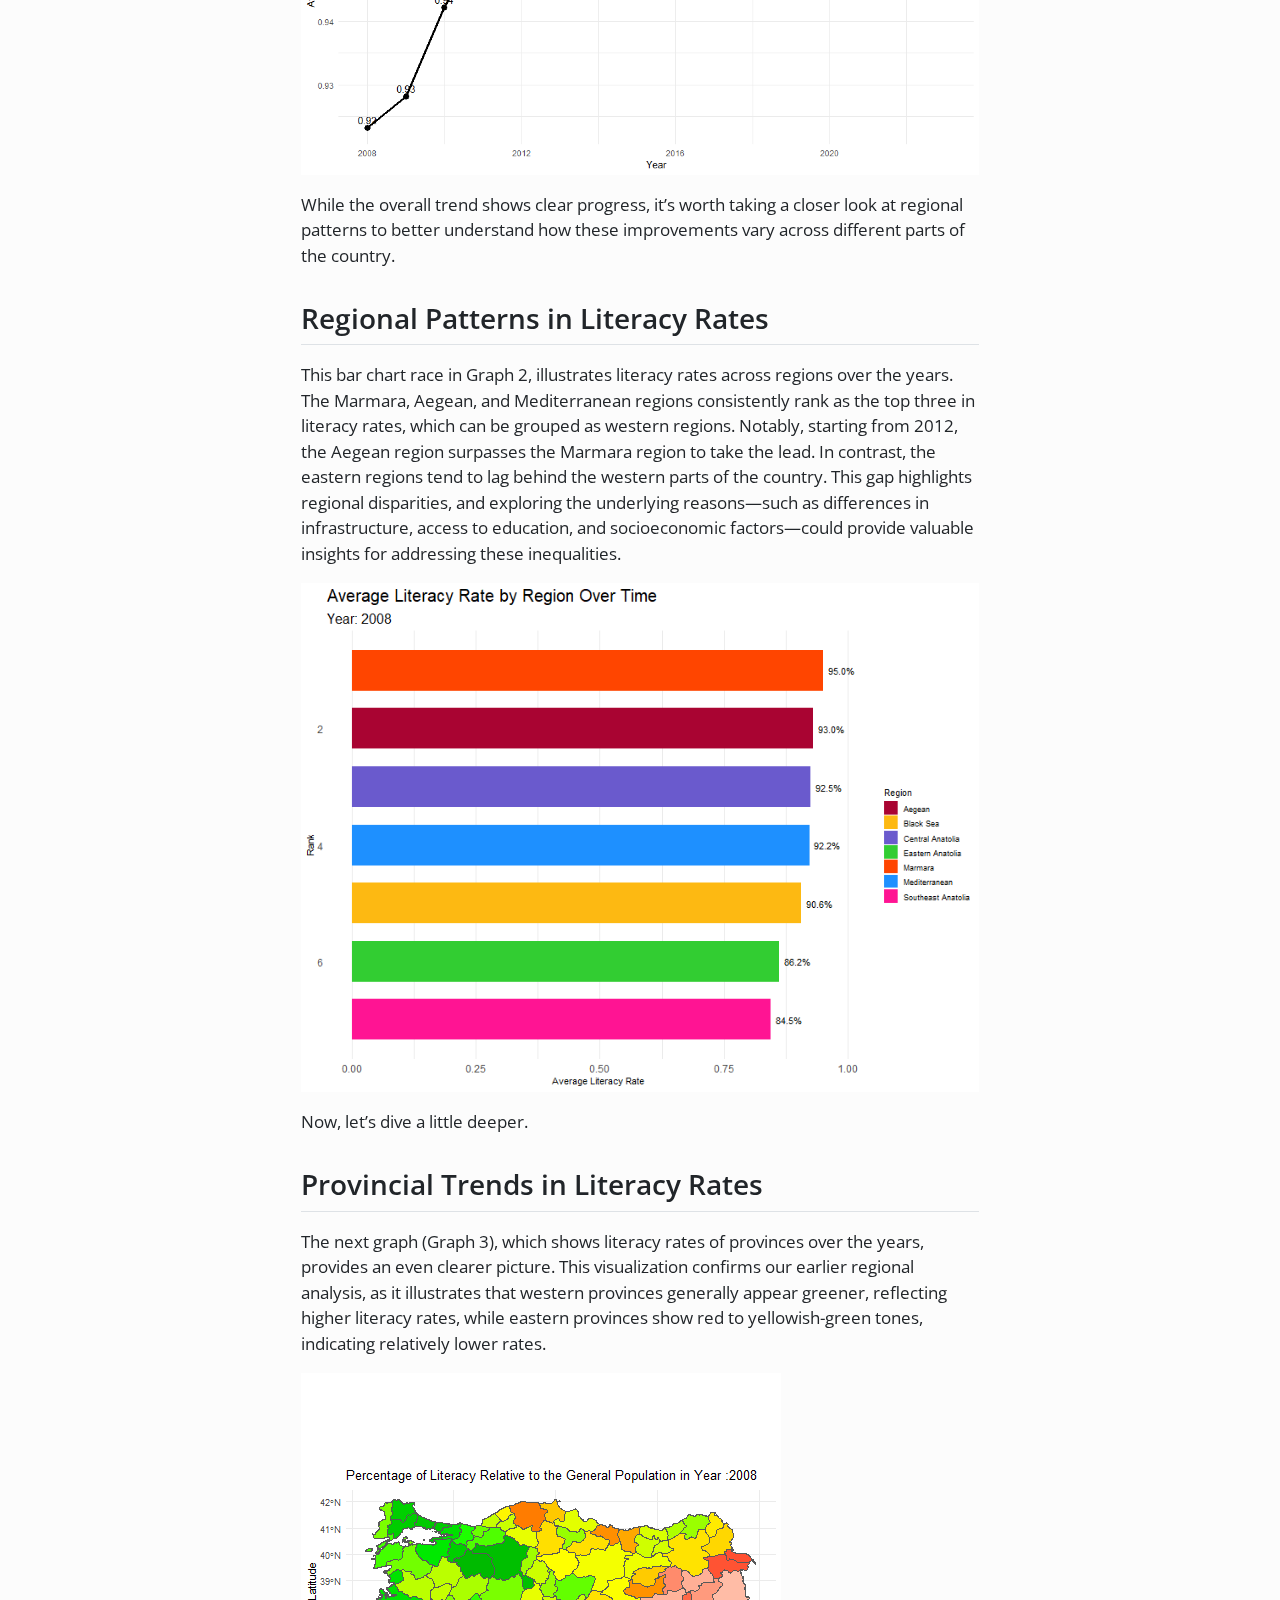
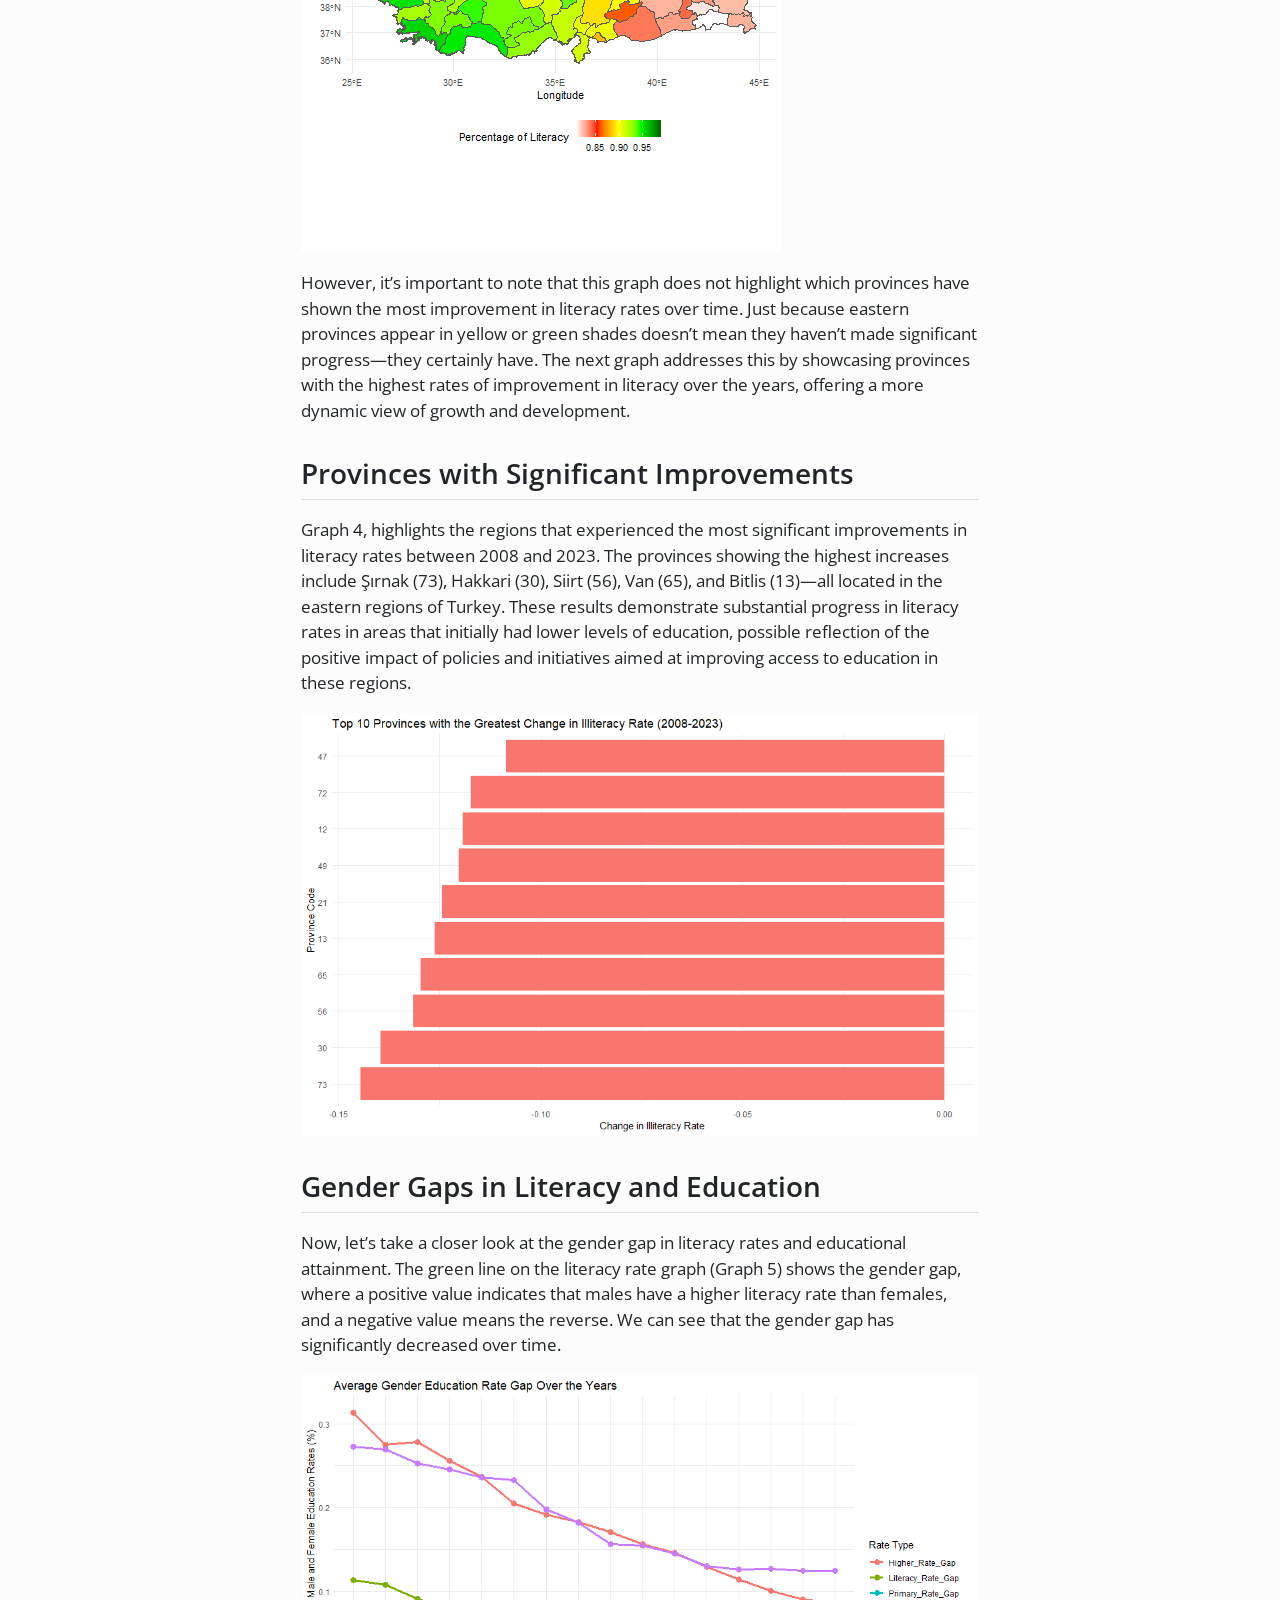
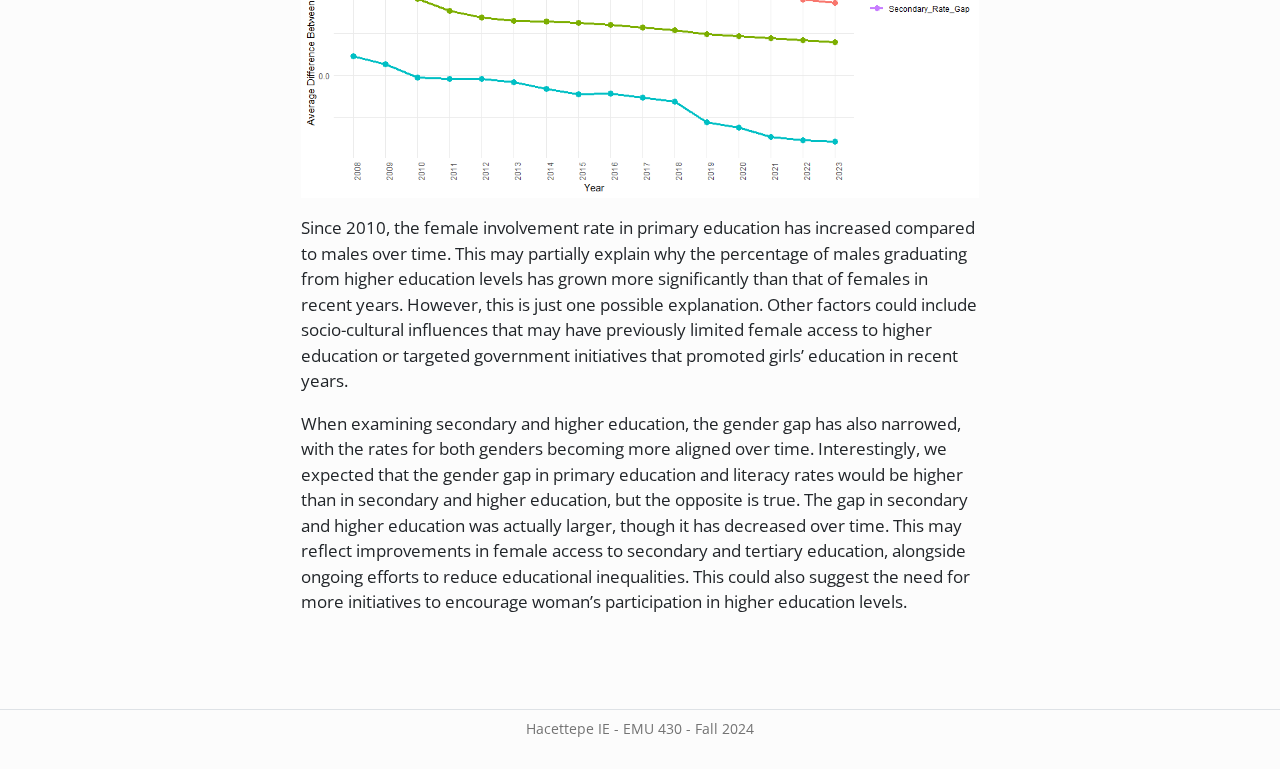
==== commit c0111ffa: "analysis" ====
--- a/docs/analysis.html
+++ b/docs/analysis.html
@@ -183,8 +183,8 @@
 <h2 class="anchored" data-anchor-id="gender-gaps-in-literacy-and-education">Gender Gaps in Literacy and Education</h2>
 <p>Now, let’s take a closer look at the gender gap in literacy rates and educational attainment. The green line on the literacy rate graph (Graph 5) shows the gender gap, where a positive value indicates that males have a higher literacy rate than females, and a negative value means the reverse. We can see that the gender gap has significantly decreased over time.</p>
 <p><img src="RTIST_Average_Gender_Educ_Rate_Gap_Over_the_Years.png" class="img-fluid"></p>
-<p>Since 2010, the female enrollment rate in primary education has increased compared to males over time. This may partially explain why the percentage of males graduating from higher education levels has grown more significantly than that of females in recent years. However, this is just one possible explanation. Other factors could include socio-cultural influences that may have previously limited female access to higher education or targeted government initiatives that promoted girls’ education in recent years.</p>
-<p>When examining secondary and higher education, the gender gap has also narrowed, with the rates for both genders becoming more aligned over time. Interestingly, we expected that the gender gap in primary education and literacy rates would be higher than in secondary and higher education, but the opposite is true. The gap in secondary and higher education was actually larger, though it has decreased over time. This may reflect improvements in female access to secondary and tertiary education, alongside ongoing efforts to reduce educational inequalities. This could also suggest the need for more initiatives to encourage women’s participation in higher education levels.</p>
+<p>Since 2010, the female involvement rate in primary education has increased compared to males over time. This may partially explain why the percentage of males graduating from higher education levels has grown more significantly than that of females in recent years. However, this is just one possible explanation. Other factors could include socio-cultural influences that may have previously limited female access to higher education or targeted government initiatives that promoted girls’ education in recent years.</p>
+<p>When examining secondary and higher education, the gender gap has also narrowed, with the rates for both genders becoming more aligned over time. Interestingly, we expected that the gender gap in primary education and literacy rates would be higher than in secondary and higher education, but the opposite is true. The gap in secondary and higher education was actually larger, though it has decreased over time. This may reflect improvements in female access to secondary and tertiary education, alongside ongoing efforts to reduce educational inequalities. This could also suggest the need for more initiatives to encourage woman’s participation in higher education levels.</p>
 
 
 </section>
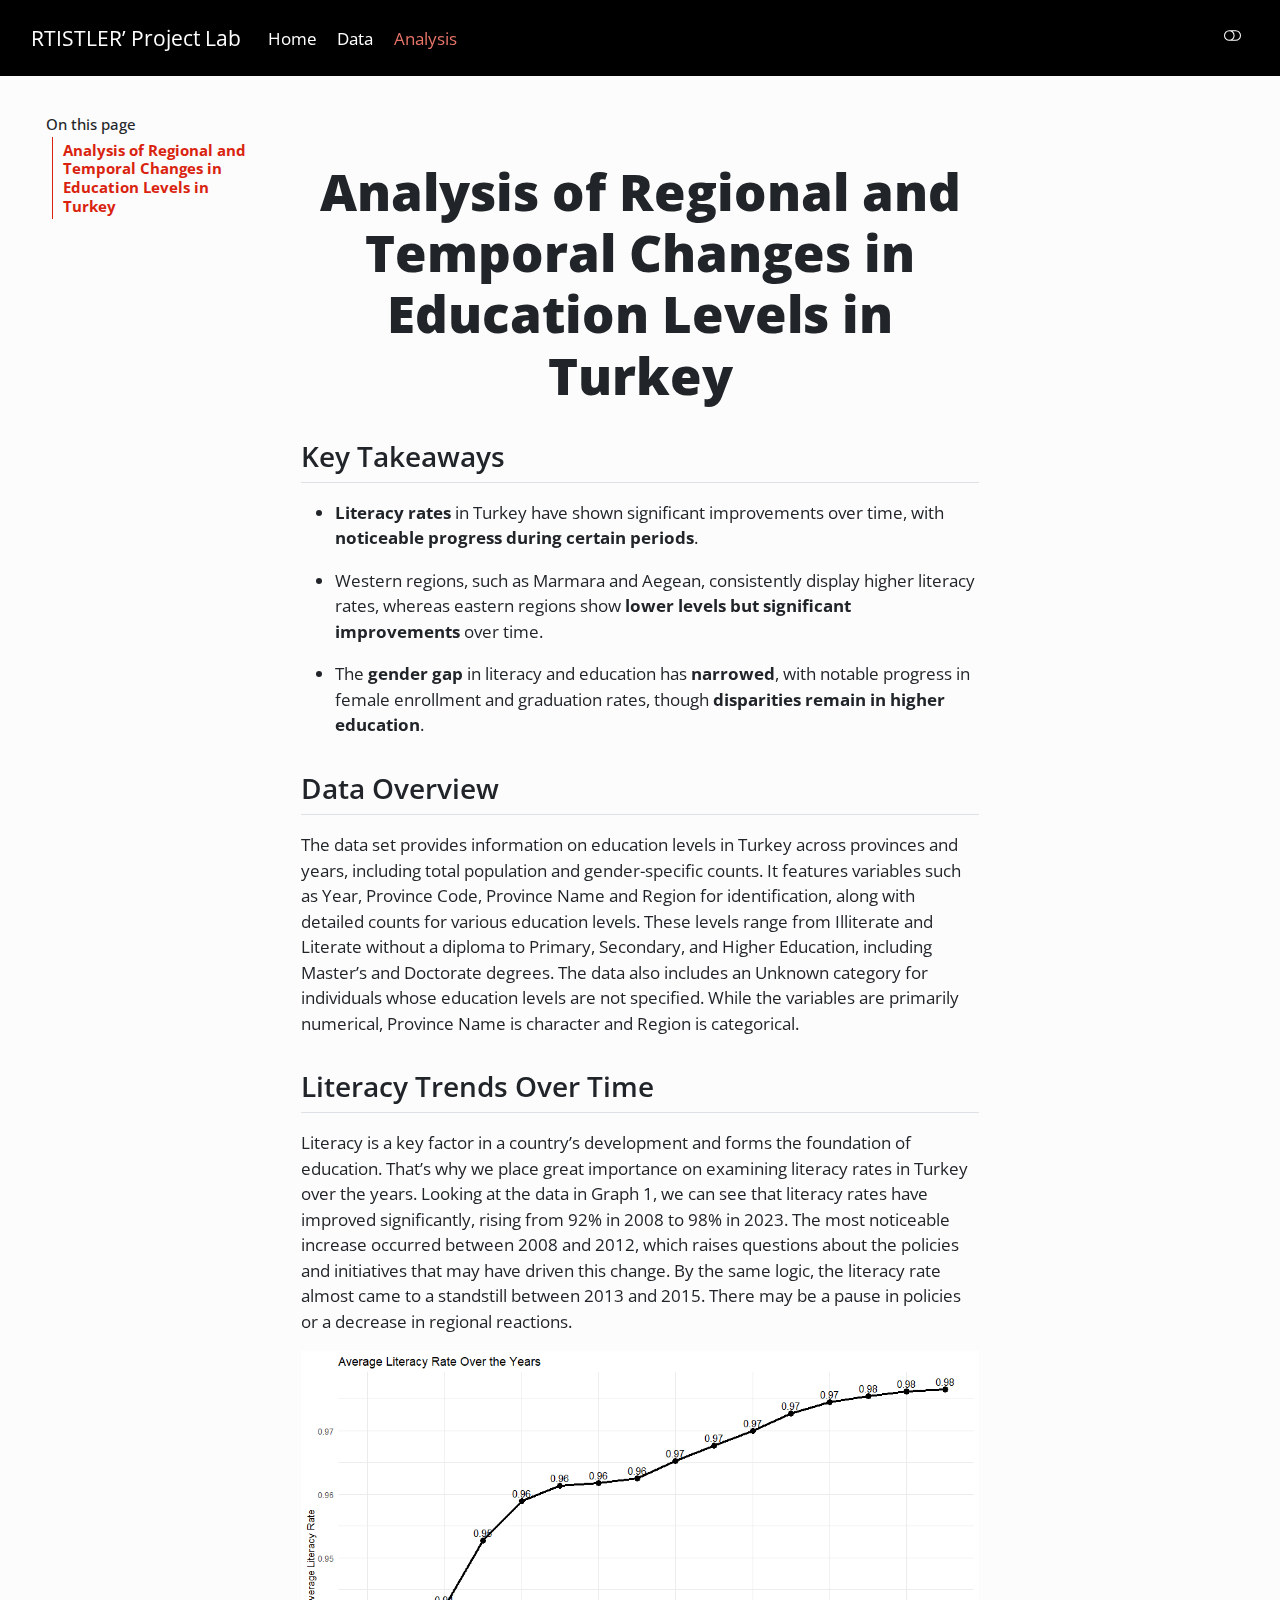
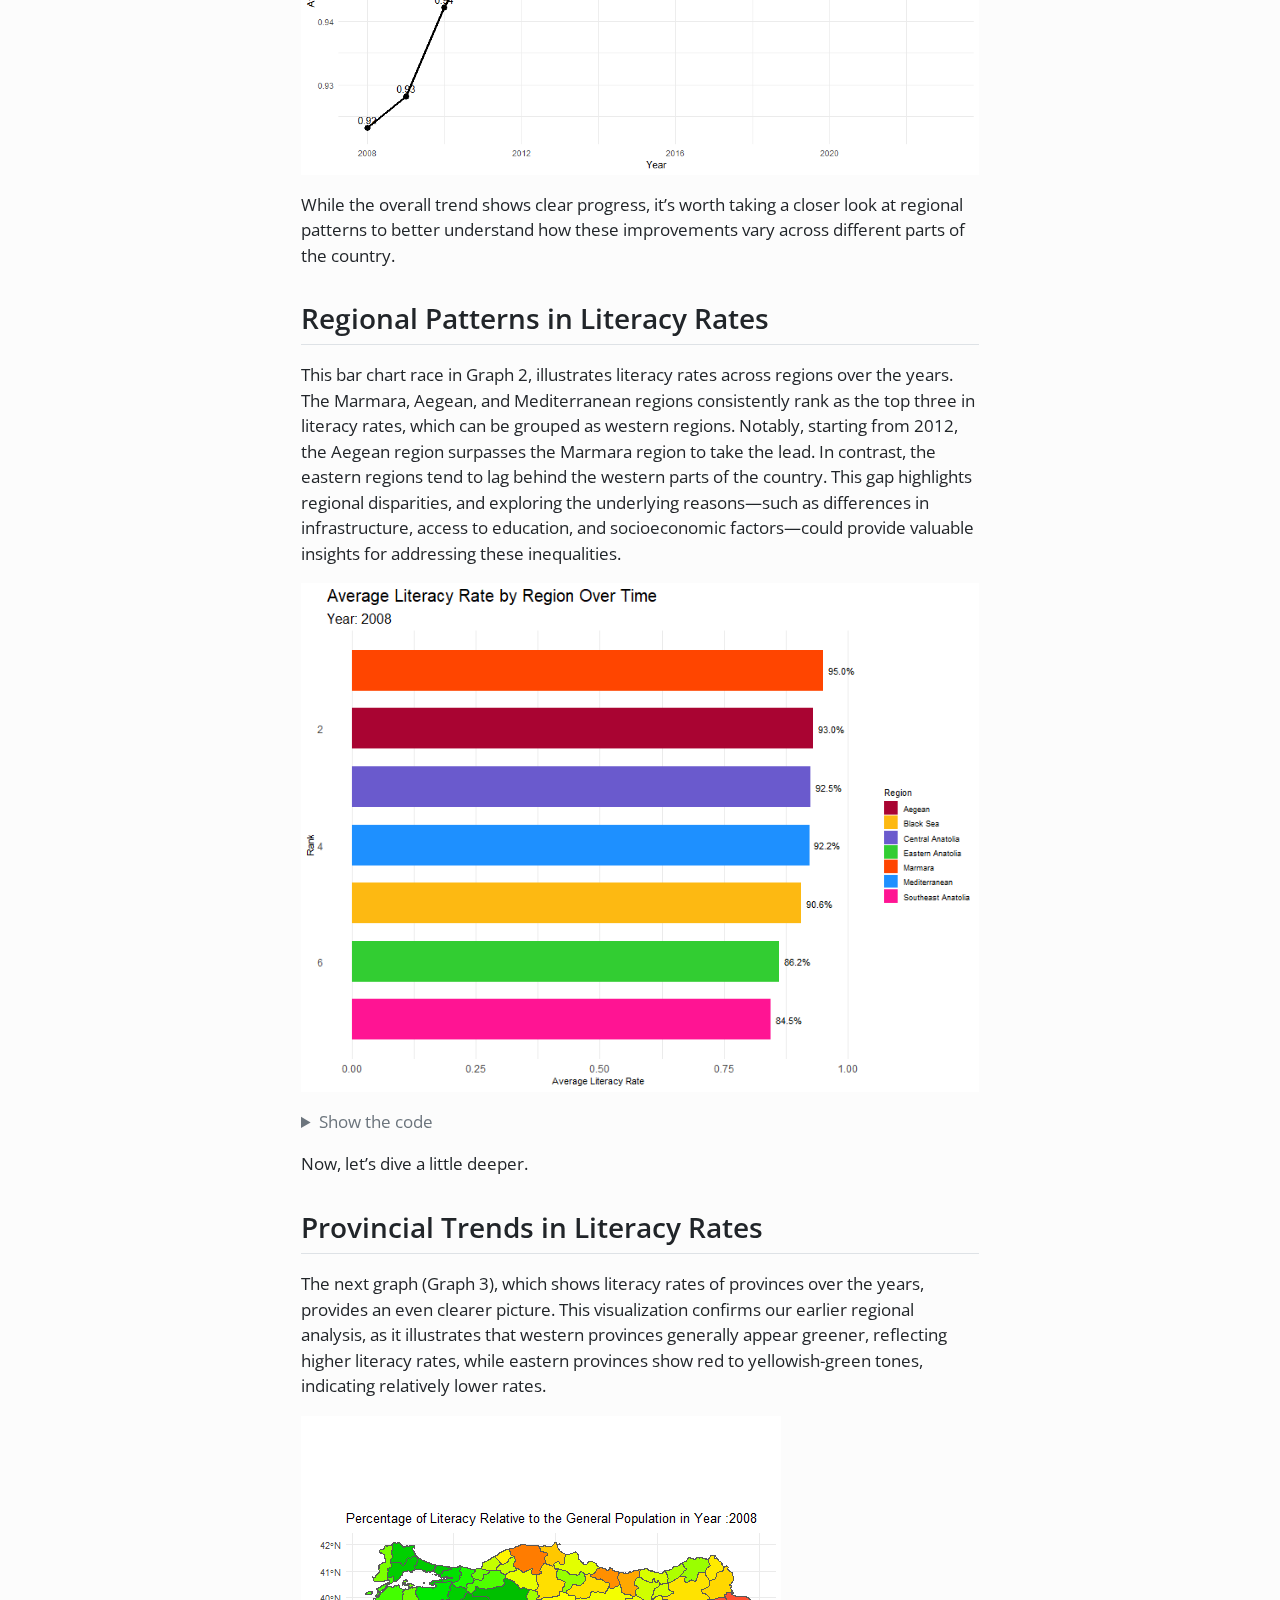
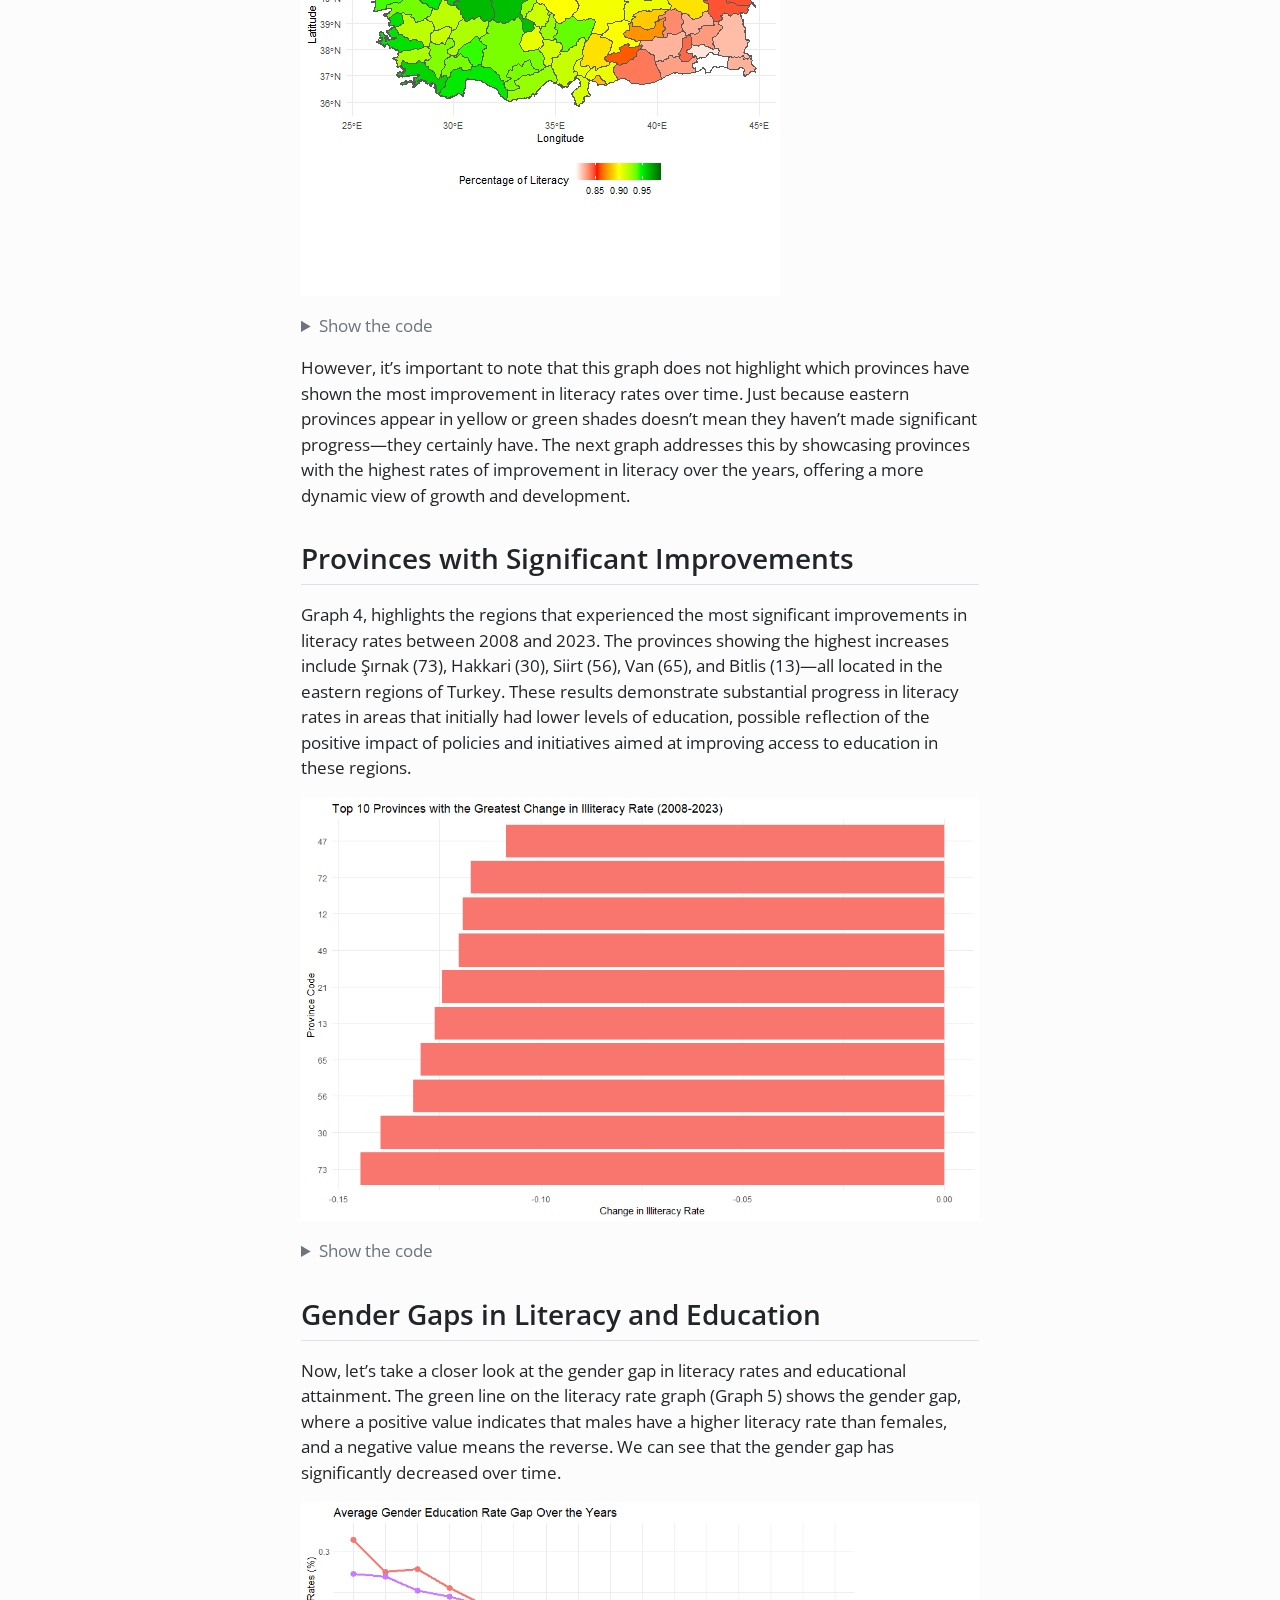
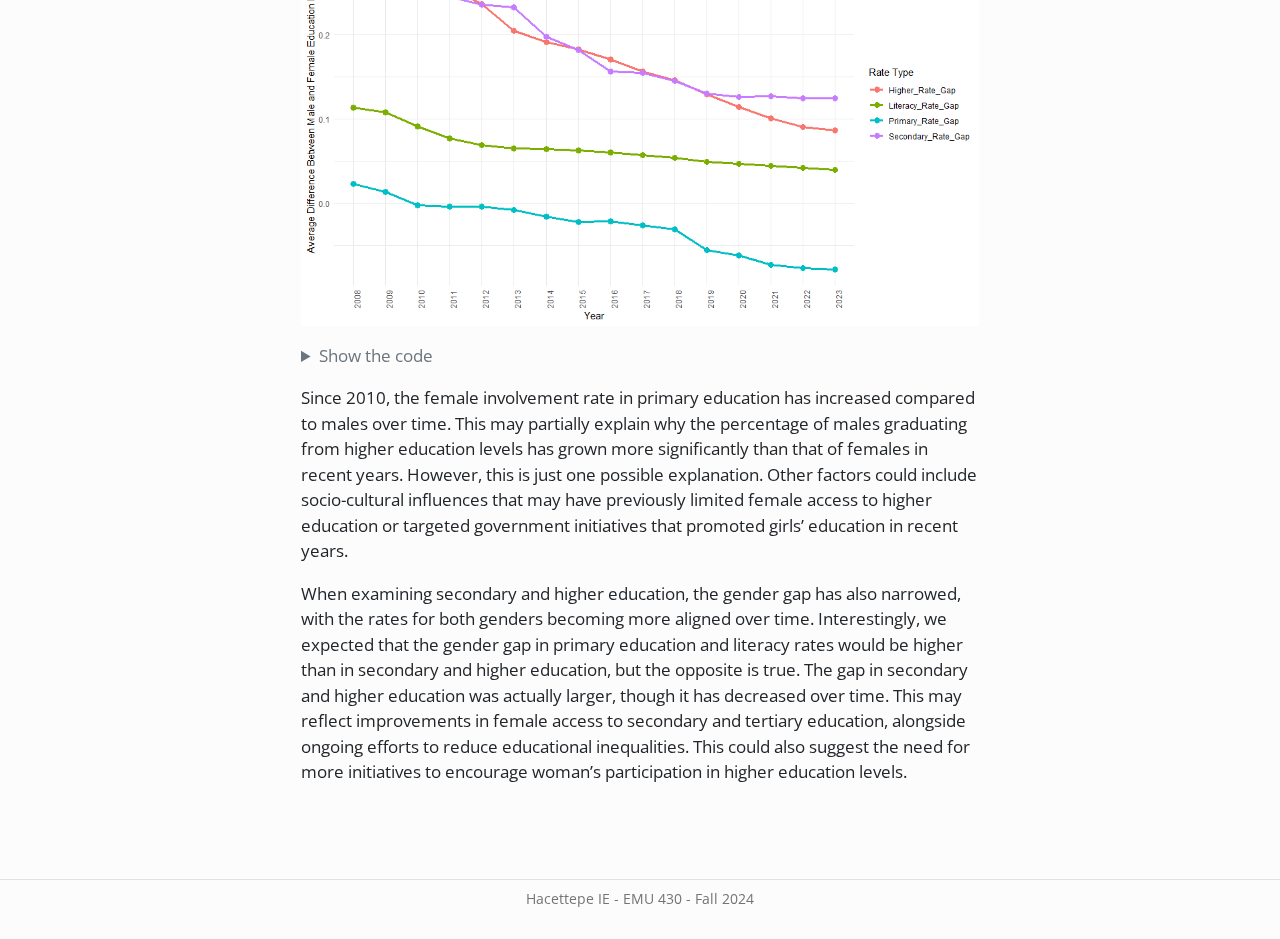
==== commit 7ce19d83: "finla" ====
--- a/docs/analysis.html
+++ b/docs/analysis.html
@@ -19,6 +19,40 @@
   width: 0.8em;
   margin: 0 0.8em 0.2em -1em; /* quarto-specific, see https://github.com/quarto-dev/quarto-cli/issues/4556 */ 
   vertical-align: middle;
+}
+/* CSS for syntax highlighting */
+pre > code.sourceCode { white-space: pre; position: relative; }
+pre > code.sourceCode > span { line-height: 1.25; }
+pre > code.sourceCode > span:empty { height: 1.2em; }
+.sourceCode { overflow: visible; }
+code.sourceCode > span { color: inherit; text-decoration: inherit; }
+div.sourceCode { margin: 1em 0; }
+pre.sourceCode { margin: 0; }
+@media screen {
+div.sourceCode { overflow: auto; }
+}
+@media print {
+pre > code.sourceCode { white-space: pre-wrap; }
+pre > code.sourceCode > span { display: inline-block; text-indent: -5em; padding-left: 5em; }
+}
+pre.numberSource code
+  { counter-reset: source-line 0; }
+pre.numberSource code > span
+  { position: relative; left: -4em; counter-increment: source-line; }
+pre.numberSource code > span > a:first-child::before
+  { content: counter(source-line);
+    position: relative; left: -1em; text-align: right; vertical-align: baseline;
+    border: none; display: inline-block;
+    -webkit-touch-callout: none; -webkit-user-select: none;
+    -khtml-user-select: none; -moz-user-select: none;
+    -ms-user-select: none; user-select: none;
+    padding: 0 4px; width: 4em;
+  }
+pre.numberSource { margin-left: 3em;  padding-left: 4px; }
+div.sourceCode
+  {   }
+@media screen {
+pre > code.sourceCode > span > a:first-child::before { text-decoration: underline; }
 }
 </style>
 
@@ -166,23 +200,166 @@
 <h2 class="anchored" data-anchor-id="regional-patterns-in-literacy-rates">Regional Patterns in Literacy Rates</h2>
 <p>This bar chart race in Graph 2, illustrates literacy rates across regions over the years. The Marmara, Aegean, and Mediterranean regions consistently rank as the top three in literacy rates, which can be grouped as western regions. Notably, starting from 2012, the Aegean region surpasses the Marmara region to take the lead. In contrast, the eastern regions tend to lag behind the western parts of the country. This gap highlights regional disparities, and exploring the underlying reasons—such as differences in infrastructure, access to education, and socioeconomic factors—could provide valuable insights for addressing these inequalities.</p>
 <p><img src="RTIST_Average_Literacy_Rate_Over_the_Years.gif" class="img-fluid"></p>
+<div class="cell">
+<details class="code-fold">
+<summary>Show the code</summary>
+<div class="sourceCode cell-code" id="cb1"><pre class="sourceCode r code-with-copy"><code class="sourceCode r"><span id="cb1-1"><a href="#cb1-1" aria-hidden="true" tabindex="-1"></a>  region_literacy_data <span class="ot">&lt;-</span> literacy_rate_by_region <span class="sc">%&gt;%</span></span>
+<span id="cb1-2"><a href="#cb1-2" aria-hidden="true" tabindex="-1"></a>    <span class="fu">group_by</span>(Year, Region) <span class="sc">%&gt;%</span></span>
+<span id="cb1-3"><a href="#cb1-3" aria-hidden="true" tabindex="-1"></a>    <span class="fu">summarise</span>(<span class="at">Average_Literacy_Rate =</span> <span class="fu">mean</span>(<span class="dv">1</span> <span class="sc">-</span> Illiteracy_Rate, <span class="at">na.rm =</span> <span class="cn">TRUE</span>)) <span class="sc">%&gt;%</span></span>
+<span id="cb1-4"><a href="#cb1-4" aria-hidden="true" tabindex="-1"></a>    <span class="fu">ungroup</span>() <span class="sc">%&gt;%</span></span>
+<span id="cb1-5"><a href="#cb1-5" aria-hidden="true" tabindex="-1"></a>    <span class="fu">group_by</span>(Year) <span class="sc">%&gt;%</span></span>
+<span id="cb1-6"><a href="#cb1-6" aria-hidden="true" tabindex="-1"></a>    <span class="fu">mutate</span>(<span class="at">rank =</span> <span class="fu">rank</span>(<span class="sc">-</span>Average_Literacy_Rate, <span class="at">ties.method =</span> <span class="st">"first"</span>)) <span class="sc">%&gt;%</span>  </span>
+<span id="cb1-7"><a href="#cb1-7" aria-hidden="true" tabindex="-1"></a>    <span class="fu">ungroup</span>()</span>
+<span id="cb1-8"><a href="#cb1-8" aria-hidden="true" tabindex="-1"></a>  </span>
+<span id="cb1-9"><a href="#cb1-9" aria-hidden="true" tabindex="-1"></a>  region_literacy_chart <span class="ot">&lt;-</span> <span class="fu">ggplot</span>(region_literacy_data, <span class="fu">aes</span>(</span>
+<span id="cb1-10"><a href="#cb1-10" aria-hidden="true" tabindex="-1"></a>    <span class="at">x =</span> rank, <span class="at">y =</span> Average_Literacy_Rate, <span class="at">group =</span> Region,</span>
+<span id="cb1-11"><a href="#cb1-11" aria-hidden="true" tabindex="-1"></a>    <span class="at">fill =</span> Region, <span class="at">label =</span> Region</span>
+<span id="cb1-12"><a href="#cb1-12" aria-hidden="true" tabindex="-1"></a>  )) <span class="sc">+</span></span>
+<span id="cb1-13"><a href="#cb1-13" aria-hidden="true" tabindex="-1"></a>    <span class="fu">geom_bar</span>(<span class="at">stat =</span> <span class="st">"identity"</span>, <span class="at">width =</span> <span class="fl">0.7</span>) <span class="sc">+</span></span>
+<span id="cb1-14"><a href="#cb1-14" aria-hidden="true" tabindex="-1"></a>    <span class="fu">geom_text</span>(<span class="fu">aes</span>(<span class="at">y =</span> Average_Literacy_Rate <span class="sc">+</span> <span class="fl">0.01</span>, <span class="at">label =</span> scales<span class="sc">::</span><span class="fu">percent</span>(Average_Literacy_Rate, <span class="at">accuracy =</span> <span class="fl">0.1</span>)), </span>
+<span id="cb1-15"><a href="#cb1-15" aria-hidden="true" tabindex="-1"></a>              <span class="at">size =</span> <span class="dv">4</span>, <span class="at">hjust =</span> <span class="dv">0</span>) <span class="sc">+</span>  </span>
+<span id="cb1-16"><a href="#cb1-16" aria-hidden="true" tabindex="-1"></a>    <span class="fu">scale_x_reverse</span>() <span class="sc">+</span></span>
+<span id="cb1-17"><a href="#cb1-17" aria-hidden="true" tabindex="-1"></a>    <span class="fu">coord_flip</span>() <span class="sc">+</span></span>
+<span id="cb1-18"><a href="#cb1-18" aria-hidden="true" tabindex="-1"></a>    <span class="fu">labs</span>(</span>
+<span id="cb1-19"><a href="#cb1-19" aria-hidden="true" tabindex="-1"></a>      <span class="at">title =</span> <span class="st">"Average Literacy Rate by Region Over Time"</span>,</span>
+<span id="cb1-20"><a href="#cb1-20" aria-hidden="true" tabindex="-1"></a>      <span class="at">subtitle =</span> <span class="st">"Year: {closest_state}"</span>,</span>
+<span id="cb1-21"><a href="#cb1-21" aria-hidden="true" tabindex="-1"></a>      <span class="at">x =</span> <span class="st">"Rank"</span>,</span>
+<span id="cb1-22"><a href="#cb1-22" aria-hidden="true" tabindex="-1"></a>      <span class="at">y =</span> <span class="st">"Average Literacy Rate"</span></span>
+<span id="cb1-23"><a href="#cb1-23" aria-hidden="true" tabindex="-1"></a>    ) <span class="sc">+</span></span>
+<span id="cb1-24"><a href="#cb1-24" aria-hidden="true" tabindex="-1"></a>    <span class="fu">scale_fill_manual</span>(<span class="at">values =</span> <span class="fu">c</span>(<span class="st">"#a90432"</span>, <span class="st">"#fdb912"</span>, <span class="st">"#6a5acd"</span>, <span class="st">"#32cd32"</span>, <span class="st">"#ff4500"</span>, <span class="st">"#1e90ff"</span>, <span class="st">"#ff1493"</span>)) <span class="sc">+</span>  <span class="co"># 7 renk</span></span>
+<span id="cb1-25"><a href="#cb1-25" aria-hidden="true" tabindex="-1"></a>    <span class="fu">theme_minimal</span>() <span class="sc">+</span></span>
+<span id="cb1-26"><a href="#cb1-26" aria-hidden="true" tabindex="-1"></a>    <span class="fu">theme</span>(</span>
+<span id="cb1-27"><a href="#cb1-27" aria-hidden="true" tabindex="-1"></a>      <span class="at">plot.title =</span> <span class="fu">element_text</span>(<span class="at">size =</span> <span class="dv">20</span>, <span class="at">face =</span> <span class="st">"bold"</span>),</span>
+<span id="cb1-28"><a href="#cb1-28" aria-hidden="true" tabindex="-1"></a>      <span class="at">plot.subtitle =</span> <span class="fu">element_text</span>(<span class="at">size =</span> <span class="dv">16</span>),</span>
+<span id="cb1-29"><a href="#cb1-29" aria-hidden="true" tabindex="-1"></a>      <span class="at">axis.text =</span> <span class="fu">element_text</span>(<span class="at">size =</span> <span class="dv">12</span>),</span>
+<span id="cb1-30"><a href="#cb1-30" aria-hidden="true" tabindex="-1"></a>      <span class="at">panel.grid.major.y =</span> <span class="fu">element_blank</span>(),</span>
+<span id="cb1-31"><a href="#cb1-31" aria-hidden="true" tabindex="-1"></a>      <span class="at">panel.grid.minor.y =</span> <span class="fu">element_blank</span>()</span>
+<span id="cb1-32"><a href="#cb1-32" aria-hidden="true" tabindex="-1"></a>    ) <span class="sc">+</span></span>
+<span id="cb1-33"><a href="#cb1-33" aria-hidden="true" tabindex="-1"></a>    <span class="fu">transition_states</span>(</span>
+<span id="cb1-34"><a href="#cb1-34" aria-hidden="true" tabindex="-1"></a>      Year,</span>
+<span id="cb1-35"><a href="#cb1-35" aria-hidden="true" tabindex="-1"></a>      <span class="at">transition_length =</span> <span class="dv">2</span>,  </span>
+<span id="cb1-36"><a href="#cb1-36" aria-hidden="true" tabindex="-1"></a>    ) <span class="sc">+</span></span>
+<span id="cb1-37"><a href="#cb1-37" aria-hidden="true" tabindex="-1"></a>    <span class="fu">ease_aes</span>(<span class="st">"cubic-in-out"</span>)</span>
+<span id="cb1-38"><a href="#cb1-38" aria-hidden="true" tabindex="-1"></a>  </span>
+<span id="cb1-39"><a href="#cb1-39" aria-hidden="true" tabindex="-1"></a></span>
+<span id="cb1-40"><a href="#cb1-40" aria-hidden="true" tabindex="-1"></a>  <span class="fu">animate</span>(</span>
+<span id="cb1-41"><a href="#cb1-41" aria-hidden="true" tabindex="-1"></a>    region_literacy_chart,</span>
+<span id="cb1-42"><a href="#cb1-42" aria-hidden="true" tabindex="-1"></a>    <span class="at">nframes =</span> <span class="dv">300</span>,  </span>
+<span id="cb1-43"><a href="#cb1-43" aria-hidden="true" tabindex="-1"></a>    <span class="at">width =</span> <span class="dv">800</span>,</span>
+<span id="cb1-44"><a href="#cb1-44" aria-hidden="true" tabindex="-1"></a>    <span class="at">height =</span> <span class="dv">600</span>,</span>
+<span id="cb1-45"><a href="#cb1-45" aria-hidden="true" tabindex="-1"></a>    <span class="at">renderer =</span> <span class="fu">gifski_renderer</span>(<span class="st">"region_literacy_run_chart.gif"</span>)</span>
+<span id="cb1-46"><a href="#cb1-46" aria-hidden="true" tabindex="-1"></a>  )</span></code><button title="Copy to Clipboard" class="code-copy-button"><i class="bi"></i></button></pre></div>
+</details>
+</div>
 <p>Now, let’s dive a little deeper.</p>
 </section>
 <section id="provincial-trends-in-literacy-rates" class="level2">
 <h2 class="anchored" data-anchor-id="provincial-trends-in-literacy-rates">Provincial Trends in Literacy Rates</h2>
 <p>The next graph (Graph 3), which shows literacy rates of provinces over the years, provides an even clearer picture. This visualization confirms our earlier regional analysis, as it illustrates that western provinces generally appear greener, reflecting higher literacy rates, while eastern provinces show red to yellowish-green tones, indicating relatively lower rates.</p>
 <p><img src="RTIST_Percentage_of_Literacy_Relative_to_the_General_Population.gif" class="img-fluid"></p>
+<div class="cell">
+<details class="code-fold">
+<summary>Show the code</summary>
+<div class="sourceCode cell-code" id="cb2"><pre class="sourceCode r code-with-copy"><code class="sourceCode r"><span id="cb2-1"><a href="#cb2-1" aria-hidden="true" tabindex="-1"></a>  Percentage_of_Literacy_Relative_to_the_General_Population.gif <span class="ot">&lt;-</span> <span class="fu">ggplot</span>(<span class="at">data =</span> data_with_map) <span class="sc">+</span></span>
+<span id="cb2-2"><a href="#cb2-2" aria-hidden="true" tabindex="-1"></a>    <span class="fu">geom_sf</span>(<span class="fu">aes</span>(<span class="at">fill =</span> (data_with_map<span class="sc">$</span><span class="st">`</span><span class="at">General Population</span><span class="st">`</span><span class="sc">-</span> data_with_map<span class="sc">$</span><span class="st">`</span><span class="at">General Illiterate Population</span><span class="st">`</span>)<span class="sc">/</span><span class="st">`</span><span class="at">General Population</span><span class="st">`</span>)) <span class="sc">+</span></span>
+<span id="cb2-3"><a href="#cb2-3" aria-hidden="true" tabindex="-1"></a>    <span class="fu">labs</span>(<span class="at">title =</span> <span class="st">"Percentage of Literacy Relative to the General Population in Year :{frame_time}"</span>, <span class="at">x =</span> <span class="st">"Longitude"</span>, <span class="at">y =</span> <span class="st">"Latitude"</span>) <span class="sc">+</span></span>
+<span id="cb2-4"><a href="#cb2-4" aria-hidden="true" tabindex="-1"></a>    <span class="fu">theme_minimal</span>() <span class="sc">+</span></span>
+<span id="cb2-5"><a href="#cb2-5" aria-hidden="true" tabindex="-1"></a>    <span class="fu">scale_fill_gradientn</span>(</span>
+<span id="cb2-6"><a href="#cb2-6" aria-hidden="true" tabindex="-1"></a>      <span class="at">name =</span> <span class="st">"Percentage of Literacy"</span>,</span>
+<span id="cb2-7"><a href="#cb2-7" aria-hidden="true" tabindex="-1"></a>      <span class="at">colors =</span> <span class="fu">c</span>(<span class="st">"white"</span>,<span class="st">"red"</span>,<span class="st">"yellow"</span>, <span class="st">"green"</span>,<span class="st">"darkgreen"</span>),</span>
+<span id="cb2-8"><a href="#cb2-8" aria-hidden="true" tabindex="-1"></a>    ) <span class="sc">+</span></span>
+<span id="cb2-9"><a href="#cb2-9" aria-hidden="true" tabindex="-1"></a>    <span class="fu">theme</span>(<span class="at">legend.position =</span> <span class="st">"bottom"</span>) <span class="sc">+</span></span>
+<span id="cb2-10"><a href="#cb2-10" aria-hidden="true" tabindex="-1"></a>    <span class="fu">transition_time</span>(<span class="fu">as.integer</span>(data_with_map<span class="sc">$</span>Year))</span>
+<span id="cb2-11"><a href="#cb2-11" aria-hidden="true" tabindex="-1"></a>  <span class="fu">anim_save</span>(<span class="st">"Percentage_of_Literacy_Relative_to_the_General_Population.gif"</span>, <span class="at">animation =</span> Percentage_of_Literacy_Relative_to_the_General_Population.gif)</span></code><button title="Copy to Clipboard" class="code-copy-button"><i class="bi"></i></button></pre></div>
+</details>
+</div>
 <p>However, it’s important to note that this graph does not highlight which provinces have shown the most improvement in literacy rates over time. Just because eastern provinces appear in yellow or green shades doesn’t mean they haven’t made significant progress—they certainly have. The next graph addresses this by showcasing provinces with the highest rates of improvement in literacy over the years, offering a more dynamic view of growth and development.</p>
 </section>
 <section id="provinces-with-significant-improvements" class="level2">
 <h2 class="anchored" data-anchor-id="provinces-with-significant-improvements">Provinces with Significant Improvements</h2>
 <p>Graph 4, highlights the regions that experienced the most significant improvements in literacy rates between 2008 and 2023. The provinces showing the highest increases include Şırnak (73), Hakkari (30), Siirt (56), Van (65), and Bitlis (13)—all located in the eastern regions of Turkey. These results demonstrate substantial progress in literacy rates in areas that initially had lower levels of education, possible reflection of the positive impact of policies and initiatives aimed at improving access to education in these regions.</p>
 <p><img src="RTIST_Top10_Provinces_with_Greatest_Change_in_Illiteracy_Rate.png" class="img-fluid"></p>
+<div class="cell">
+<details class="code-fold">
+<summary>Show the code</summary>
+<div class="sourceCode cell-code" id="cb3"><pre class="sourceCode r code-with-copy"><code class="sourceCode r"><span id="cb3-1"><a href="#cb3-1" aria-hidden="true" tabindex="-1"></a> <span class="fu">ggplot</span>(change_rate_desc, <span class="fu">aes</span>(<span class="at">x =</span> <span class="fu">reorder</span>(<span class="st">`</span><span class="at">Province Code</span><span class="st">`</span>, Change), <span class="at">y =</span> Change, <span class="at">fill =</span> Change <span class="sc">&gt;</span> <span class="dv">0</span>)) <span class="sc">+</span></span>
+<span id="cb3-2"><a href="#cb3-2" aria-hidden="true" tabindex="-1"></a>    <span class="fu">geom_bar</span>(<span class="at">stat =</span> <span class="st">"identity"</span>, <span class="at">show.legend =</span> <span class="cn">FALSE</span>) <span class="sc">+</span></span>
+<span id="cb3-3"><a href="#cb3-3" aria-hidden="true" tabindex="-1"></a>    <span class="fu">labs</span>(</span>
+<span id="cb3-4"><a href="#cb3-4" aria-hidden="true" tabindex="-1"></a>      <span class="at">title =</span> <span class="st">"Top 10 Provinces with the Greatest Change in Illiteracy Rate (2008-2023)"</span>,</span>
+<span id="cb3-5"><a href="#cb3-5" aria-hidden="true" tabindex="-1"></a>      <span class="at">x =</span> <span class="st">"Province Code"</span>,</span>
+<span id="cb3-6"><a href="#cb3-6" aria-hidden="true" tabindex="-1"></a>      <span class="at">y =</span> <span class="st">"Change in Illiteracy Rate"</span></span>
+<span id="cb3-7"><a href="#cb3-7" aria-hidden="true" tabindex="-1"></a>    ) <span class="sc">+</span></span>
+<span id="cb3-8"><a href="#cb3-8" aria-hidden="true" tabindex="-1"></a>    <span class="fu">coord_flip</span>() <span class="sc">+</span>  <span class="co"># Y eksenindeki province isimlerini yatay göstermek için</span></span>
+<span id="cb3-9"><a href="#cb3-9" aria-hidden="true" tabindex="-1"></a>    <span class="fu">theme_minimal</span>()</span></code><button title="Copy to Clipboard" class="code-copy-button"><i class="bi"></i></button></pre></div>
+</details>
+</div>
 </section>
 <section id="gender-gaps-in-literacy-and-education" class="level2">
 <h2 class="anchored" data-anchor-id="gender-gaps-in-literacy-and-education">Gender Gaps in Literacy and Education</h2>
 <p>Now, let’s take a closer look at the gender gap in literacy rates and educational attainment. The green line on the literacy rate graph (Graph 5) shows the gender gap, where a positive value indicates that males have a higher literacy rate than females, and a negative value means the reverse. We can see that the gender gap has significantly decreased over time.</p>
 <p><img src="RTIST_Average_Gender_Educ_Rate_Gap_Over_the_Years.png" class="img-fluid"></p>
+<div class="cell">
+<details class="code-fold">
+<summary>Show the code</summary>
+<div class="sourceCode cell-code" id="cb4"><pre class="sourceCode r code-with-copy"><code class="sourceCode r"><span id="cb4-1"><a href="#cb4-1" aria-hidden="true" tabindex="-1"></a>Gender_Education_Gap <span class="ot">&lt;-</span> data <span class="sc">%&gt;%</span></span>
+<span id="cb4-2"><a href="#cb4-2" aria-hidden="true" tabindex="-1"></a>    <span class="fu">select</span>(Year, Region, <span class="st">`</span><span class="at">General Male Population</span><span class="st">`</span>, <span class="st">`</span><span class="at">General Female Population</span><span class="st">`</span>,</span>
+<span id="cb4-3"><a href="#cb4-3" aria-hidden="true" tabindex="-1"></a>           <span class="st">`</span><span class="at">Female Illiterate Population</span><span class="st">`</span>, <span class="st">`</span><span class="at">Male Illiterate Population</span><span class="st">`</span>, <span class="st">`</span><span class="at">General Illiterate Population</span><span class="st">`</span>,</span>
+<span id="cb4-4"><a href="#cb4-4" aria-hidden="true" tabindex="-1"></a>           Master_Doctorate_Universities, Female_Master_Doctorate_Universities, Male_Master_Doctorate_Universities,</span>
+<span id="cb4-5"><a href="#cb4-5" aria-hidden="true" tabindex="-1"></a>           Secondary_School, Female_Secondary_School, Male_Secondary_School,</span>
+<span id="cb4-6"><a href="#cb4-6" aria-hidden="true" tabindex="-1"></a>           Primary_Education_School, Female_Primary_Education_School, Male_Primary_Education_School) <span class="sc">%&gt;%</span></span>
+<span id="cb4-7"><a href="#cb4-7" aria-hidden="true" tabindex="-1"></a>    <span class="fu">mutate</span>(</span>
+<span id="cb4-8"><a href="#cb4-8" aria-hidden="true" tabindex="-1"></a>      <span class="at">Male_Literacy_Rate =</span> (<span class="st">`</span><span class="at">General Male Population</span><span class="st">`</span> <span class="sc">-</span> <span class="st">`</span><span class="at">Male Illiterate Population</span><span class="st">`</span>) <span class="sc">/</span> <span class="st">`</span><span class="at">General Male Population</span><span class="st">`</span>,</span>
+<span id="cb4-9"><a href="#cb4-9" aria-hidden="true" tabindex="-1"></a>      <span class="at">Female_Literacy_Rate =</span> (<span class="st">`</span><span class="at">General Female Population</span><span class="st">`</span> <span class="sc">-</span> <span class="st">`</span><span class="at">Female Illiterate Population</span><span class="st">`</span>) <span class="sc">/</span> <span class="st">`</span><span class="at">General Female Population</span><span class="st">`</span>,</span>
+<span id="cb4-10"><a href="#cb4-10" aria-hidden="true" tabindex="-1"></a>      <span class="at">Primary_Rate_Gap =</span> (<span class="st">`</span><span class="at">Male_Primary_Education_School</span><span class="st">`</span> <span class="sc">-</span> <span class="st">`</span><span class="at">Female_Primary_Education_School</span><span class="st">`</span>) <span class="sc">/</span> <span class="st">`</span><span class="at">Primary_Education_School</span><span class="st">`</span>,</span>
+<span id="cb4-11"><a href="#cb4-11" aria-hidden="true" tabindex="-1"></a>      <span class="at">Secondary_Rate_Gap =</span> (<span class="st">`</span><span class="at">Male_Secondary_School</span><span class="st">`</span> <span class="sc">-</span> <span class="st">`</span><span class="at">Female_Secondary_School</span><span class="st">`</span>) <span class="sc">/</span> <span class="st">`</span><span class="at">Secondary_School</span><span class="st">`</span>,</span>
+<span id="cb4-12"><a href="#cb4-12" aria-hidden="true" tabindex="-1"></a>      <span class="at">Higher_Rate_Gap =</span> (<span class="st">`</span><span class="at">Male_Master_Doctorate_Universities</span><span class="st">`</span> <span class="sc">-</span> <span class="st">`</span><span class="at">Female_Master_Doctorate_Universities</span><span class="st">`</span>) <span class="sc">/</span> <span class="st">`</span><span class="at">Master_Doctorate_Universities</span><span class="st">`</span></span>
+<span id="cb4-13"><a href="#cb4-13" aria-hidden="true" tabindex="-1"></a>    )</span>
+<span id="cb4-14"><a href="#cb4-14" aria-hidden="true" tabindex="-1"></a>  </span>
+<span id="cb4-15"><a href="#cb4-15" aria-hidden="true" tabindex="-1"></a>  Gender_Education_Gap <span class="ot">&lt;-</span> Gender_Education_Gap <span class="sc">%&gt;%</span></span>
+<span id="cb4-16"><a href="#cb4-16" aria-hidden="true" tabindex="-1"></a>    <span class="fu">mutate</span>(</span>
+<span id="cb4-17"><a href="#cb4-17" aria-hidden="true" tabindex="-1"></a>      <span class="at">Literacy_Rate_Gap =</span> Male_Literacy_Rate <span class="sc">-</span> Female_Literacy_Rate</span>
+<span id="cb4-18"><a href="#cb4-18" aria-hidden="true" tabindex="-1"></a>    )</span>
+<span id="cb4-19"><a href="#cb4-19" aria-hidden="true" tabindex="-1"></a>  </span>
+<span id="cb4-20"><a href="#cb4-20" aria-hidden="true" tabindex="-1"></a>  Gender_Education_Gap_long <span class="ot">&lt;-</span> Gender_Education_Gap <span class="sc">%&gt;%</span></span>
+<span id="cb4-21"><a href="#cb4-21" aria-hidden="true" tabindex="-1"></a>    <span class="fu">select</span>(Year, Primary_Rate_Gap, Secondary_Rate_Gap, Higher_Rate_Gap, Literacy_Rate_Gap) <span class="sc">%&gt;%</span></span>
+<span id="cb4-22"><a href="#cb4-22" aria-hidden="true" tabindex="-1"></a>    <span class="fu">pivot_longer</span>(<span class="at">cols =</span> <span class="fu">c</span>(Primary_Rate_Gap, Secondary_Rate_Gap, Higher_Rate_Gap, Literacy_Rate_Gap), </span>
+<span id="cb4-23"><a href="#cb4-23" aria-hidden="true" tabindex="-1"></a>                 <span class="at">names_to =</span> <span class="st">"Rate_Type"</span>, </span>
+<span id="cb4-24"><a href="#cb4-24" aria-hidden="true" tabindex="-1"></a>                 <span class="at">values_to =</span> <span class="st">"Gap"</span>)</span>
+<span id="cb4-25"><a href="#cb4-25" aria-hidden="true" tabindex="-1"></a>  </span>
+<span id="cb4-26"><a href="#cb4-26" aria-hidden="true" tabindex="-1"></a>  <span class="fu">ggplot</span>(Gender_Education_Gap_long, <span class="fu">aes</span>(<span class="at">x =</span> <span class="fu">factor</span>(Year), <span class="at">y =</span> Gap, <span class="at">fill =</span> Rate_Type)) <span class="sc">+</span></span>
+<span id="cb4-27"><a href="#cb4-27" aria-hidden="true" tabindex="-1"></a>    <span class="fu">geom_boxplot</span>(<span class="at">color =</span> <span class="st">"black"</span>, <span class="at">alpha =</span> <span class="fl">0.6</span>) <span class="sc">+</span></span>
+<span id="cb4-28"><a href="#cb4-28" aria-hidden="true" tabindex="-1"></a>    <span class="fu">labs</span>(</span>
+<span id="cb4-29"><a href="#cb4-29" aria-hidden="true" tabindex="-1"></a>      <span class="at">title =</span> <span class="st">"Gender Education Rate Gap Over the Years"</span>,</span>
+<span id="cb4-30"><a href="#cb4-30" aria-hidden="true" tabindex="-1"></a>      <span class="at">x =</span> <span class="st">"Year"</span>,</span>
+<span id="cb4-31"><a href="#cb4-31" aria-hidden="true" tabindex="-1"></a>      <span class="at">y =</span> <span class="st">"Difference Between Male and Female Education Rates (%)"</span>,</span>
+<span id="cb4-32"><a href="#cb4-32" aria-hidden="true" tabindex="-1"></a>      <span class="at">fill =</span> <span class="st">"Rate Type"</span></span>
+<span id="cb4-33"><a href="#cb4-33" aria-hidden="true" tabindex="-1"></a>    ) <span class="sc">+</span></span>
+<span id="cb4-34"><a href="#cb4-34" aria-hidden="true" tabindex="-1"></a>    <span class="fu">theme_minimal</span>() <span class="sc">+</span></span>
+<span id="cb4-35"><a href="#cb4-35" aria-hidden="true" tabindex="-1"></a>    <span class="fu">facet_wrap</span>(<span class="sc">~</span> Rate_Type, <span class="at">scales =</span> <span class="st">"free_y"</span>) <span class="sc">+</span></span>
+<span id="cb4-36"><a href="#cb4-36" aria-hidden="true" tabindex="-1"></a>    <span class="fu">theme</span>(</span>
+<span id="cb4-37"><a href="#cb4-37" aria-hidden="true" tabindex="-1"></a>      <span class="at">axis.text.x =</span> <span class="fu">element_text</span>(<span class="at">angle =</span> <span class="dv">90</span>, <span class="at">hjust =</span> <span class="dv">1</span>)  <span class="co"># X eksenindeki yıl verilerini dikey yapar</span></span>
+<span id="cb4-38"><a href="#cb4-38" aria-hidden="true" tabindex="-1"></a>    )</span>
+<span id="cb4-39"><a href="#cb4-39" aria-hidden="true" tabindex="-1"></a>  </span>
+<span id="cb4-40"><a href="#cb4-40" aria-hidden="true" tabindex="-1"></a></span>
+<span id="cb4-41"><a href="#cb4-41" aria-hidden="true" tabindex="-1"></a>  Gender_Education_Gap_avg <span class="ot">&lt;-</span> Gender_Education_Gap_long <span class="sc">%&gt;%</span></span>
+<span id="cb4-42"><a href="#cb4-42" aria-hidden="true" tabindex="-1"></a>    <span class="fu">group_by</span>(Year, Rate_Type) <span class="sc">%&gt;%</span></span>
+<span id="cb4-43"><a href="#cb4-43" aria-hidden="true" tabindex="-1"></a>    <span class="fu">summarise</span>(<span class="at">Average_Gap =</span> <span class="fu">mean</span>(Gap, <span class="at">na.rm =</span> <span class="cn">TRUE</span>))</span>
+<span id="cb4-44"><a href="#cb4-44" aria-hidden="true" tabindex="-1"></a>  </span>
+<span id="cb4-45"><a href="#cb4-45" aria-hidden="true" tabindex="-1"></a>  <span class="fu">ggplot</span>(Gender_Education_Gap_avg, <span class="fu">aes</span>(<span class="at">x =</span> <span class="fu">factor</span>(Year), <span class="at">y =</span> Average_Gap, <span class="at">color =</span> Rate_Type, <span class="at">group =</span> Rate_Type)) <span class="sc">+</span></span>
+<span id="cb4-46"><a href="#cb4-46" aria-hidden="true" tabindex="-1"></a>    <span class="fu">geom_line</span>(<span class="at">size =</span> <span class="fl">1.2</span>) <span class="sc">+</span>  <span class="co"># Line plot kullanıyoruz</span></span>
+<span id="cb4-47"><a href="#cb4-47" aria-hidden="true" tabindex="-1"></a>    <span class="fu">geom_point</span>(<span class="at">size =</span> <span class="dv">3</span>) <span class="sc">+</span>  <span class="co"># Noktalar ekleyerek çizgileri daha belirgin yapıyoruz</span></span>
+<span id="cb4-48"><a href="#cb4-48" aria-hidden="true" tabindex="-1"></a>    <span class="fu">labs</span>(</span>
+<span id="cb4-49"><a href="#cb4-49" aria-hidden="true" tabindex="-1"></a>      <span class="at">title =</span> <span class="st">"Average Gender Education Rate Gap Over the Years"</span>,</span>
+<span id="cb4-50"><a href="#cb4-50" aria-hidden="true" tabindex="-1"></a>      <span class="at">x =</span> <span class="st">"Year"</span>,</span>
+<span id="cb4-51"><a href="#cb4-51" aria-hidden="true" tabindex="-1"></a>      <span class="at">y =</span> <span class="st">"Average Difference Between Male and Female Education Rates (%)"</span>,</span>
+<span id="cb4-52"><a href="#cb4-52" aria-hidden="true" tabindex="-1"></a>      <span class="at">color =</span> <span class="st">"Rate Type"</span></span>
+<span id="cb4-53"><a href="#cb4-53" aria-hidden="true" tabindex="-1"></a>    ) <span class="sc">+</span></span>
+<span id="cb4-54"><a href="#cb4-54" aria-hidden="true" tabindex="-1"></a>    <span class="fu">theme_minimal</span>() <span class="sc">+</span></span>
+<span id="cb4-55"><a href="#cb4-55" aria-hidden="true" tabindex="-1"></a>    <span class="fu">theme</span>(</span>
+<span id="cb4-56"><a href="#cb4-56" aria-hidden="true" tabindex="-1"></a>      <span class="at">axis.text.x =</span> <span class="fu">element_text</span>(<span class="at">angle =</span> <span class="dv">90</span>, <span class="at">hjust =</span> <span class="dv">1</span>)  <span class="co"># X eksenindeki yıl verilerini dikey yapar</span></span>
+<span id="cb4-57"><a href="#cb4-57" aria-hidden="true" tabindex="-1"></a>    )</span></code><button title="Copy to Clipboard" class="code-copy-button"><i class="bi"></i></button></pre></div>
+</details>
+</div>
 <p>Since 2010, the female involvement rate in primary education has increased compared to males over time. This may partially explain why the percentage of males graduating from higher education levels has grown more significantly than that of females in recent years. However, this is just one possible explanation. Other factors could include socio-cultural influences that may have previously limited female access to higher education or targeted government initiatives that promoted girls’ education in recent years.</p>
 <p>When examining secondary and higher education, the gender gap has also narrowed, with the rates for both genders becoming more aligned over time. Interestingly, we expected that the gender gap in primary education and literacy rates would be higher than in secondary and higher education, but the opposite is true. The gap in secondary and higher education was actually larger, though it has decreased over time. This may reflect improvements in female access to secondary and tertiary education, alongside ongoing efforts to reduce educational inequalities. This could also suggest the need for more initiatives to encourage woman’s participation in higher education levels.</p>
 
--- a/docs/styles.css
+++ b/docs/styles.css
@@ -8,25 +8,24 @@
   margin-bottom: 10px;
 }
 .center-text {
-  text-align: center; /* Metni yatayda ortalar */
-  margin-top: 20px; /* Üst boşluk bırakır */
-  margin-bottom: 20px; /* Alt boşluk bırakır */
+  text-align: center; 
+  margin-top: 20px; 
+  margin-bottom: 20px; 
 }
-/* Sayfa başlığını ortalamak için */
+
 h1 {
   text-align: center;
   font-size: 3em;
   font-weight: bold;
   margin-top: 50px;
 }
-/* Bağlantıların stilini değiştirme */
+
 a {
-  text-decoration: none; /* Altını çizmeyi kaldırır */
-  color: #000; /* Rengi siyah yapar (istediğiniz renk ile değiştirebilirsiniz) */
+  text-decoration: none; 
+  color: #000;
 }
 
 a:hover {
-  color: #4CAF50; /* Fare ile üzerine gelindiğinde rengi değiştirir (isteğe bağlı) */
-  text-decoration: underline; /* Fare ile üzerine gelindiğinde altını çizer (isteğe bağlı) */
+  color: #4CAF50; 
+  text-decoration: underline; 
 }
-
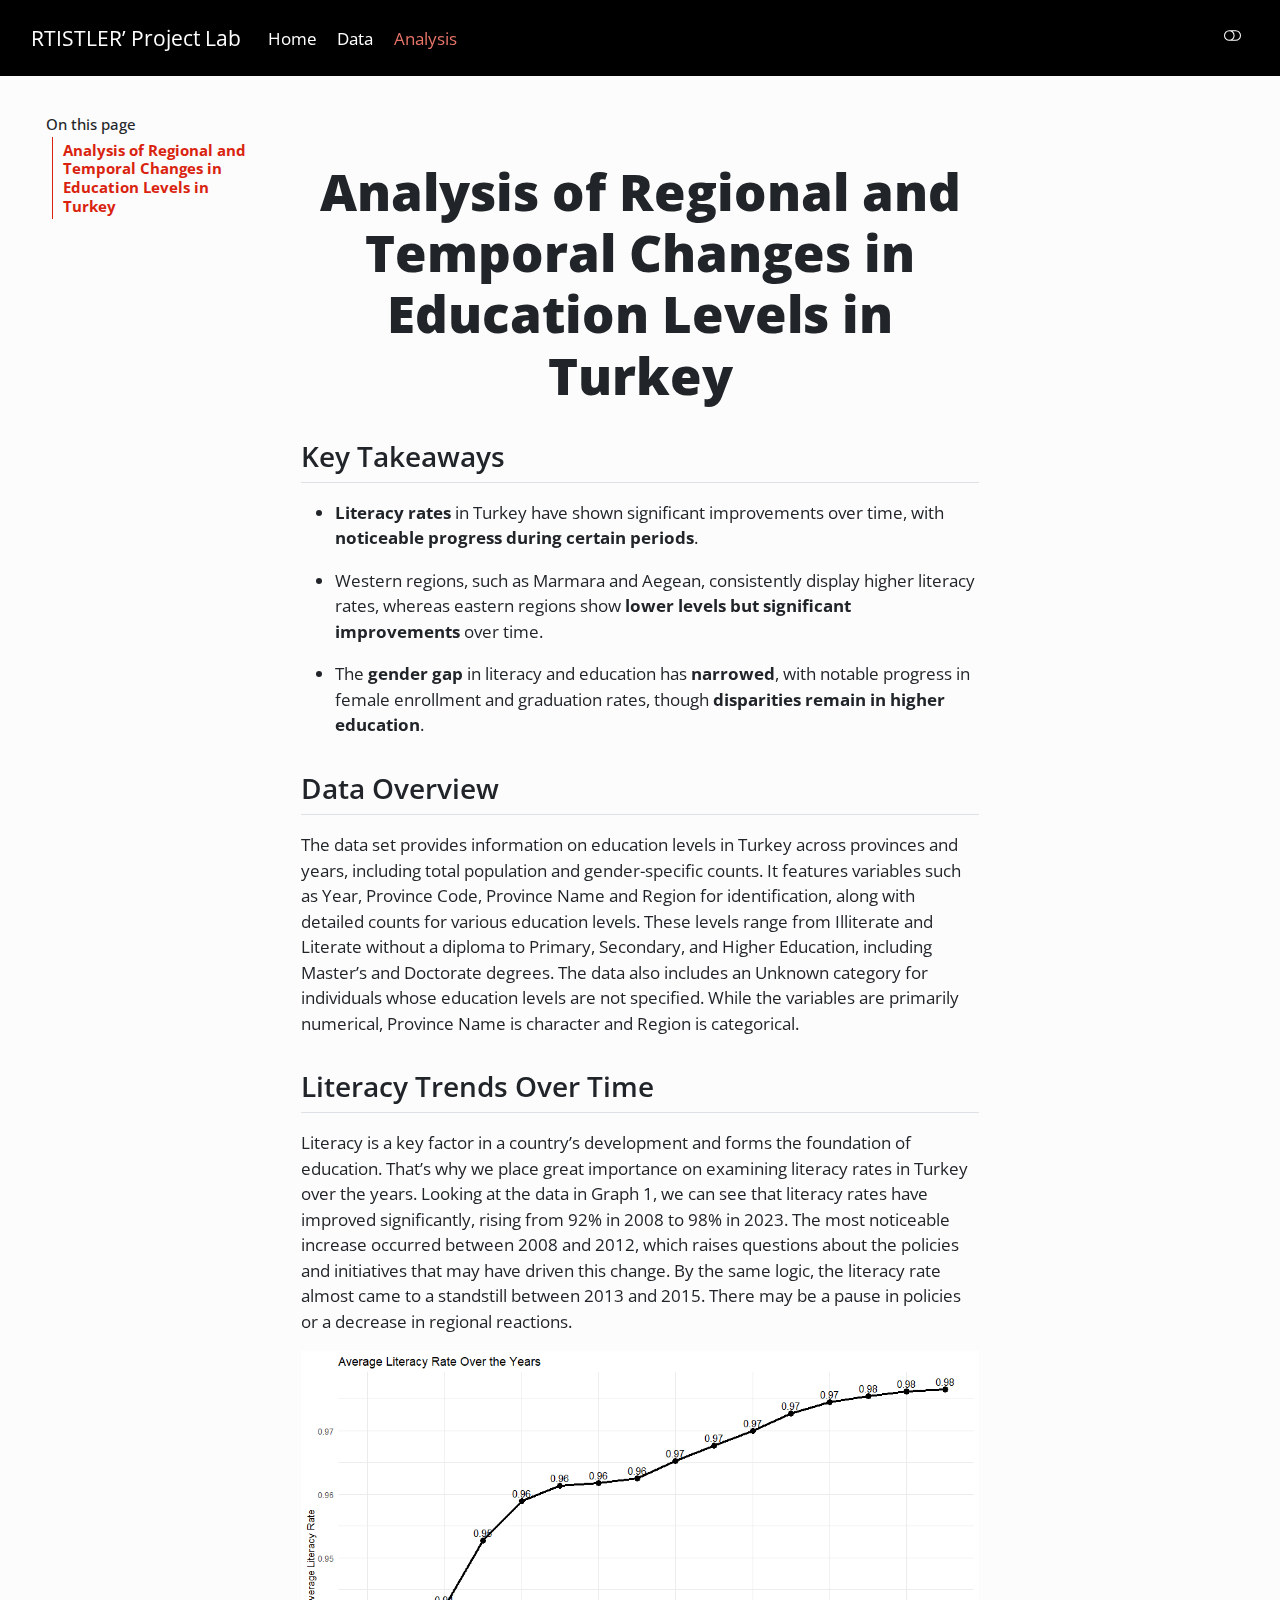
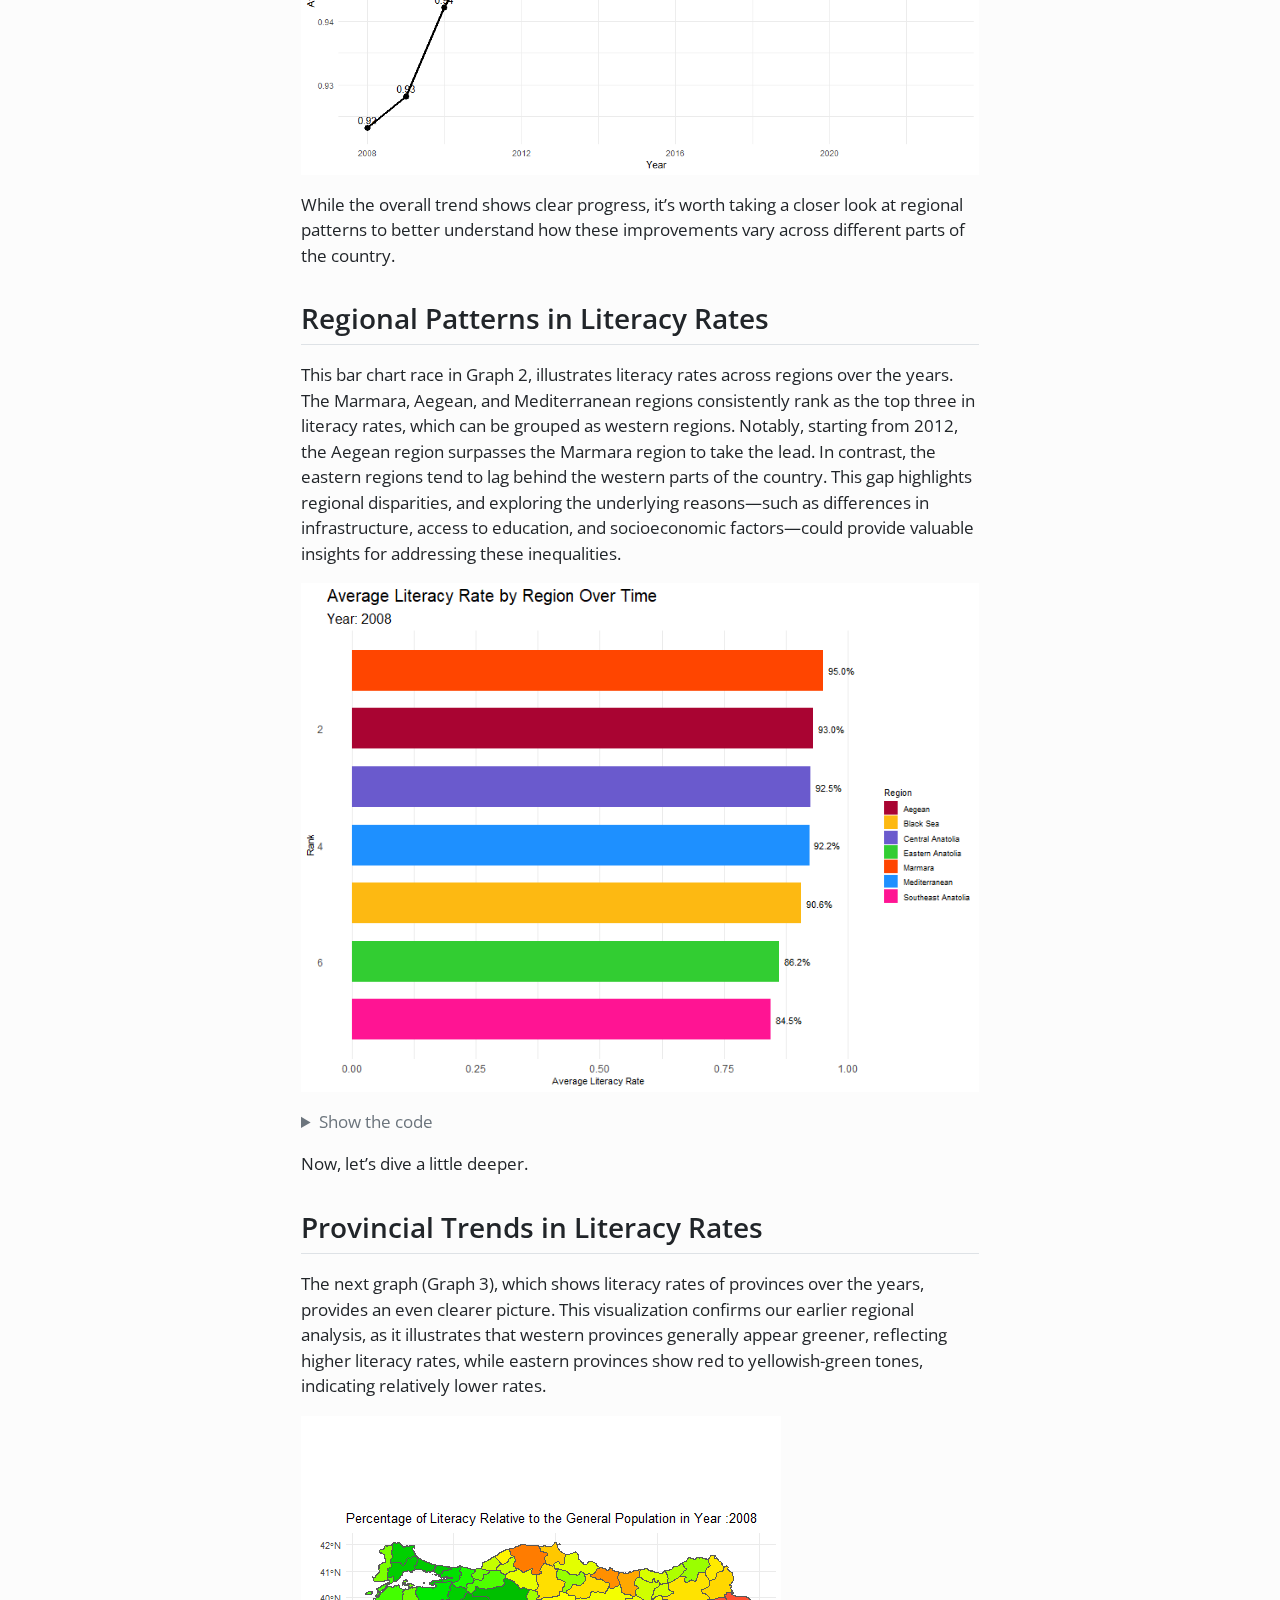
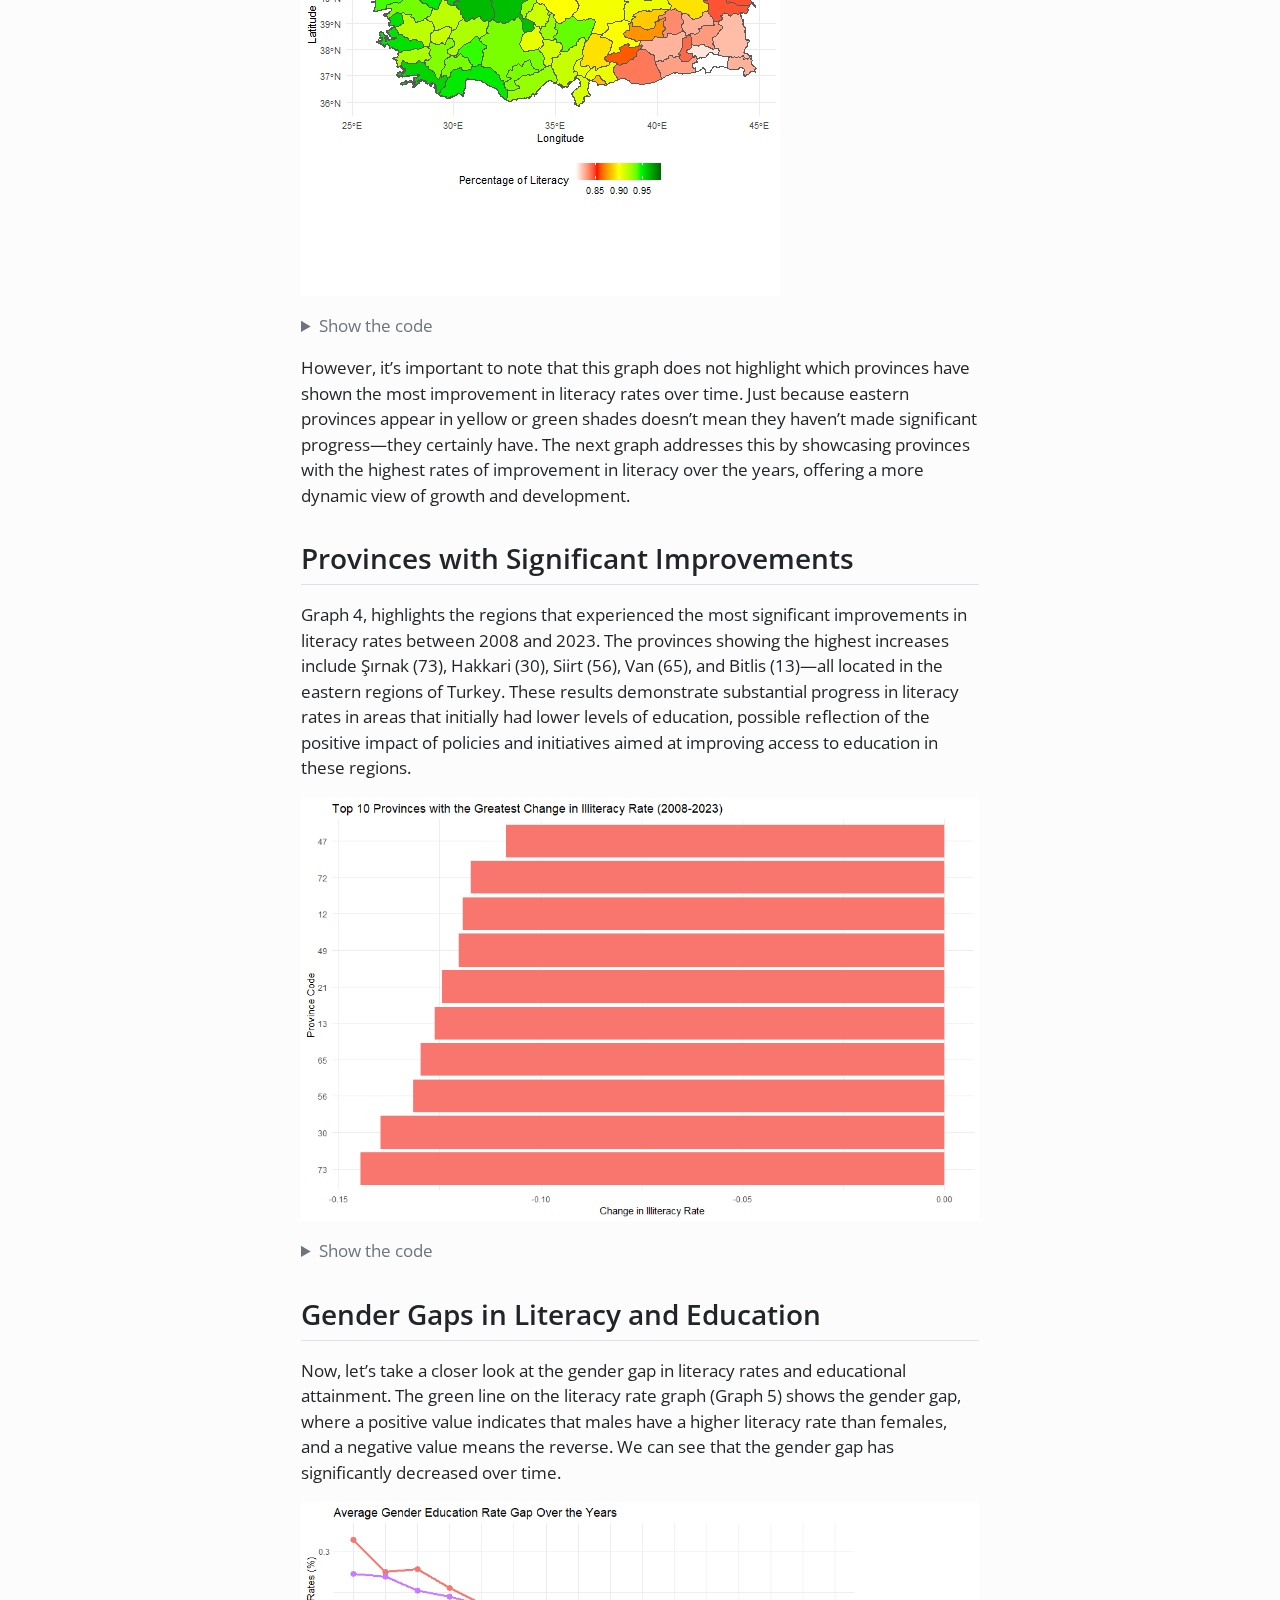
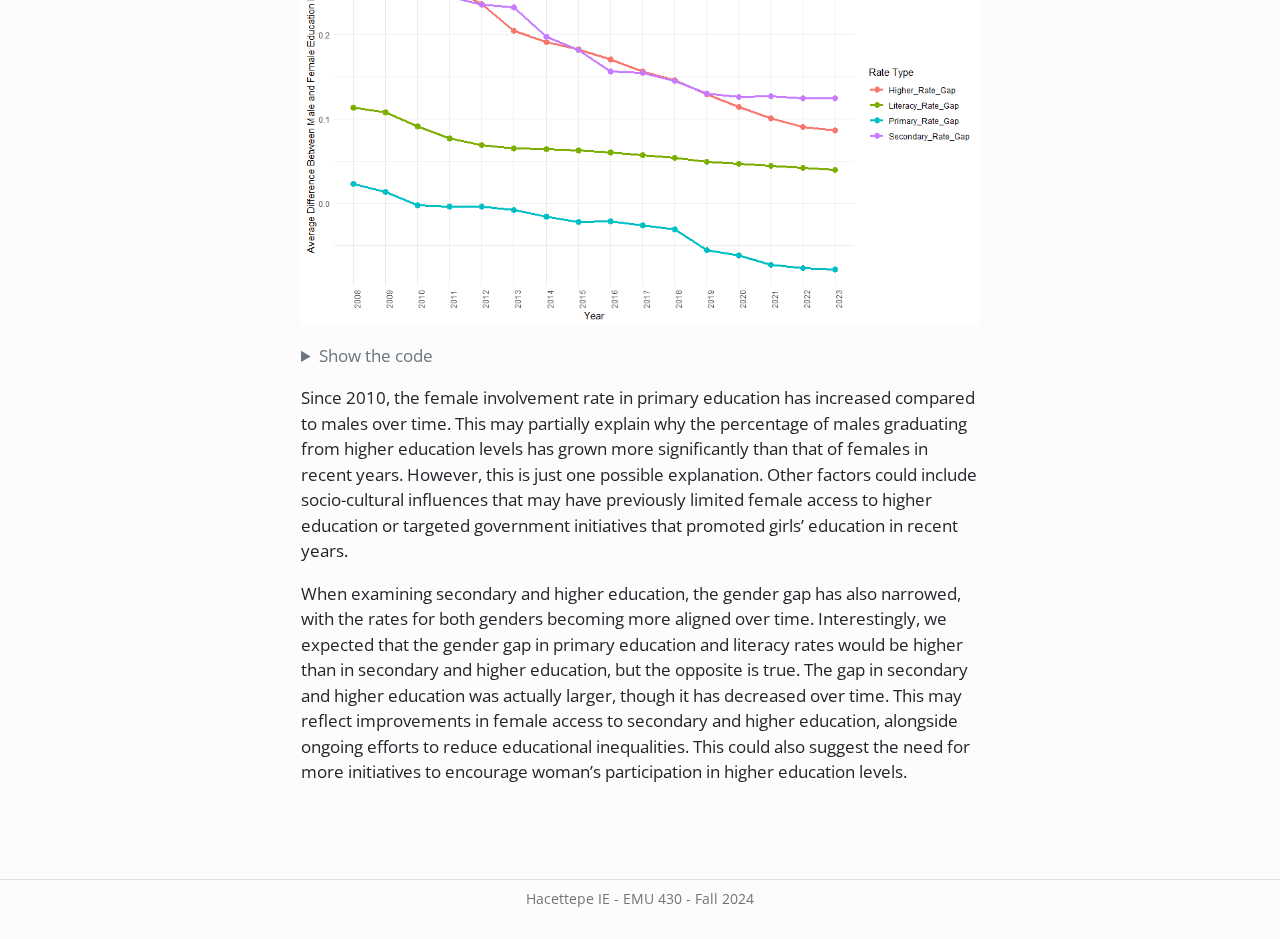
==== commit 9d786715: "edit" ====
--- a/docs/analysis.html
+++ b/docs/analysis.html
@@ -260,17 +260,46 @@
 <div class="cell">
 <details class="code-fold">
 <summary>Show the code</summary>
-<div class="sourceCode cell-code" id="cb2"><pre class="sourceCode r code-with-copy"><code class="sourceCode r"><span id="cb2-1"><a href="#cb2-1" aria-hidden="true" tabindex="-1"></a>  Percentage_of_Literacy_Relative_to_the_General_Population.gif <span class="ot">&lt;-</span> <span class="fu">ggplot</span>(<span class="at">data =</span> data_with_map) <span class="sc">+</span></span>
-<span id="cb2-2"><a href="#cb2-2" aria-hidden="true" tabindex="-1"></a>    <span class="fu">geom_sf</span>(<span class="fu">aes</span>(<span class="at">fill =</span> (data_with_map<span class="sc">$</span><span class="st">`</span><span class="at">General Population</span><span class="st">`</span><span class="sc">-</span> data_with_map<span class="sc">$</span><span class="st">`</span><span class="at">General Illiterate Population</span><span class="st">`</span>)<span class="sc">/</span><span class="st">`</span><span class="at">General Population</span><span class="st">`</span>)) <span class="sc">+</span></span>
-<span id="cb2-3"><a href="#cb2-3" aria-hidden="true" tabindex="-1"></a>    <span class="fu">labs</span>(<span class="at">title =</span> <span class="st">"Percentage of Literacy Relative to the General Population in Year :{frame_time}"</span>, <span class="at">x =</span> <span class="st">"Longitude"</span>, <span class="at">y =</span> <span class="st">"Latitude"</span>) <span class="sc">+</span></span>
-<span id="cb2-4"><a href="#cb2-4" aria-hidden="true" tabindex="-1"></a>    <span class="fu">theme_minimal</span>() <span class="sc">+</span></span>
-<span id="cb2-5"><a href="#cb2-5" aria-hidden="true" tabindex="-1"></a>    <span class="fu">scale_fill_gradientn</span>(</span>
-<span id="cb2-6"><a href="#cb2-6" aria-hidden="true" tabindex="-1"></a>      <span class="at">name =</span> <span class="st">"Percentage of Literacy"</span>,</span>
-<span id="cb2-7"><a href="#cb2-7" aria-hidden="true" tabindex="-1"></a>      <span class="at">colors =</span> <span class="fu">c</span>(<span class="st">"white"</span>,<span class="st">"red"</span>,<span class="st">"yellow"</span>, <span class="st">"green"</span>,<span class="st">"darkgreen"</span>),</span>
-<span id="cb2-8"><a href="#cb2-8" aria-hidden="true" tabindex="-1"></a>    ) <span class="sc">+</span></span>
-<span id="cb2-9"><a href="#cb2-9" aria-hidden="true" tabindex="-1"></a>    <span class="fu">theme</span>(<span class="at">legend.position =</span> <span class="st">"bottom"</span>) <span class="sc">+</span></span>
-<span id="cb2-10"><a href="#cb2-10" aria-hidden="true" tabindex="-1"></a>    <span class="fu">transition_time</span>(<span class="fu">as.integer</span>(data_with_map<span class="sc">$</span>Year))</span>
-<span id="cb2-11"><a href="#cb2-11" aria-hidden="true" tabindex="-1"></a>  <span class="fu">anim_save</span>(<span class="st">"Percentage_of_Literacy_Relative_to_the_General_Population.gif"</span>, <span class="at">animation =</span> Percentage_of_Literacy_Relative_to_the_General_Population.gif)</span></code><button title="Copy to Clipboard" class="code-copy-button"><i class="bi"></i></button></pre></div>
+<div class="sourceCode cell-code" id="cb2"><pre class="sourceCode r code-with-copy"><code class="sourceCode r"><span id="cb2-1"><a href="#cb2-1" aria-hidden="true" tabindex="-1"></a>  <span class="fu">library</span>(sf)</span>
+<span id="cb2-2"><a href="#cb2-2" aria-hidden="true" tabindex="-1"></a>  <span class="fu">library</span>(gganimate)</span>
+<span id="cb2-3"><a href="#cb2-3" aria-hidden="true" tabindex="-1"></a></span>
+<span id="cb2-4"><a href="#cb2-4" aria-hidden="true" tabindex="-1"></a>  turkey_map <span class="ot">&lt;-</span> <span class="fu">st_read</span>(<span class="st">"gadm41_TUR_1.json"</span>)</span>
+<span id="cb2-5"><a href="#cb2-5" aria-hidden="true" tabindex="-1"></a>  data <span class="ot">&lt;-</span> readxl<span class="sc">::</span><span class="fu">read_excel</span>(<span class="st">"EMU430-DATA.xls"</span>)</span>
+<span id="cb2-6"><a href="#cb2-6" aria-hidden="true" tabindex="-1"></a>  </span>
+<span id="cb2-7"><a href="#cb2-7" aria-hidden="true" tabindex="-1"></a>   <span class="co">#Adjusting the Map data</span></span>
+<span id="cb2-8"><a href="#cb2-8" aria-hidden="true" tabindex="-1"></a>  turkey_map[<span class="dv">3</span>,<span class="dv">11</span>] <span class="ot">&lt;-</span> <span class="st">"TR-03"</span></span>
+<span id="cb2-9"><a href="#cb2-9" aria-hidden="true" tabindex="-1"></a>  turkey_map[<span class="dv">13</span>,<span class="dv">11</span>] <span class="ot">&lt;-</span> <span class="st">"TR-74"</span></span>
+<span id="cb2-10"><a href="#cb2-10" aria-hidden="true" tabindex="-1"></a>  turkey_map[<span class="dv">17</span>,<span class="dv">11</span>] <span class="ot">&lt;-</span> <span class="st">"TR-12"</span></span>
+<span id="cb2-11"><a href="#cb2-11" aria-hidden="true" tabindex="-1"></a>  turkey_map[<span class="dv">22</span>,<span class="dv">11</span>] <span class="ot">&lt;-</span> <span class="st">"TR-17"</span></span>
+<span id="cb2-12"><a href="#cb2-12" aria-hidden="true" tabindex="-1"></a>  turkey_map[<span class="dv">23</span>,<span class="dv">11</span>] <span class="ot">&lt;-</span> <span class="st">"TR-18"</span></span>
+<span id="cb2-13"><a href="#cb2-13" aria-hidden="true" tabindex="-1"></a>  turkey_map[<span class="dv">24</span>,<span class="dv">11</span>] <span class="ot">&lt;-</span> <span class="st">"TR-19"</span></span>
+<span id="cb2-14"><a href="#cb2-14" aria-hidden="true" tabindex="-1"></a>  turkey_map[<span class="dv">27</span>,<span class="dv">11</span>] <span class="ot">&lt;-</span> <span class="st">"TR-81"</span></span>
+<span id="cb2-15"><a href="#cb2-15" aria-hidden="true" tabindex="-1"></a>  turkey_map[<span class="dv">29</span>,<span class="dv">11</span>] <span class="ot">&lt;-</span> <span class="st">"TR-23"</span></span>
+<span id="cb2-16"><a href="#cb2-16" aria-hidden="true" tabindex="-1"></a>  turkey_map[<span class="dv">35</span>,<span class="dv">11</span>] <span class="ot">&lt;-</span> <span class="st">"TR-29"</span></span>
+<span id="cb2-17"><a href="#cb2-17" aria-hidden="true" tabindex="-1"></a>  turkey_map[<span class="dv">38</span>,<span class="dv">11</span>] <span class="ot">&lt;-</span> <span class="st">"TR-76"</span></span>
+<span id="cb2-18"><a href="#cb2-18" aria-hidden="true" tabindex="-1"></a>  turkey_map[<span class="dv">42</span>,<span class="dv">11</span>] <span class="ot">&lt;-</span> <span class="st">"TR-46"</span></span>
+<span id="cb2-19"><a href="#cb2-19" aria-hidden="true" tabindex="-1"></a>  turkey_map[<span class="dv">43</span>,<span class="dv">11</span>] <span class="ot">&lt;-</span> <span class="st">"TR-78"</span></span>
+<span id="cb2-20"><a href="#cb2-20" aria-hidden="true" tabindex="-1"></a>  turkey_map[<span class="dv">49</span>,<span class="dv">11</span>] <span class="ot">&lt;-</span> <span class="st">"TR-71"</span></span>
+<span id="cb2-21"><a href="#cb2-21" aria-hidden="true" tabindex="-1"></a>  turkey_map[<span class="dv">54</span>,<span class="dv">11</span>] <span class="ot">&lt;-</span> <span class="st">"TR-43"</span></span>
+<span id="cb2-22"><a href="#cb2-22" aria-hidden="true" tabindex="-1"></a>  turkey_map[<span class="dv">81</span>,<span class="dv">11</span>] <span class="ot">&lt;-</span> <span class="st">"TR-67"</span></span>
+<span id="cb2-23"><a href="#cb2-23" aria-hidden="true" tabindex="-1"></a>  </span>
+<span id="cb2-24"><a href="#cb2-24" aria-hidden="true" tabindex="-1"></a>  turkey_map<span class="sc">$</span>ISO_1 <span class="ot">&lt;-</span>  <span class="fu">as.numeric</span>(<span class="fu">gsub</span>(<span class="st">"TR-"</span>, <span class="st">""</span>, turkey_map<span class="sc">$</span>ISO_1))</span>
+<span id="cb2-25"><a href="#cb2-25" aria-hidden="true" tabindex="-1"></a>  <span class="fu">names</span>(turkey_map)[<span class="dv">11</span>] <span class="ot">&lt;-</span> <span class="st">"Province Code"</span></span>
+<span id="cb2-26"><a href="#cb2-26" aria-hidden="true" tabindex="-1"></a>  <span class="fu">names</span>(data)[<span class="dv">2</span>] <span class="ot">&lt;-</span> <span class="st">"Province Code"</span></span>
+<span id="cb2-27"><a href="#cb2-27" aria-hidden="true" tabindex="-1"></a>  </span>
+<span id="cb2-28"><a href="#cb2-28" aria-hidden="true" tabindex="-1"></a>  data_with_map <span class="ot">&lt;-</span> <span class="fu">left_join</span>(turkey_map,data,<span class="at">by =</span> <span class="st">"Province Code"</span>)</span>
+<span id="cb2-29"><a href="#cb2-29" aria-hidden="true" tabindex="-1"></a></span>
+<span id="cb2-30"><a href="#cb2-30" aria-hidden="true" tabindex="-1"></a>  Percentage_of_Literacy_Relative_to_the_General_Population.gif <span class="ot">&lt;-</span> <span class="fu">ggplot</span>(<span class="at">data =</span> data_with_map) <span class="sc">+</span></span>
+<span id="cb2-31"><a href="#cb2-31" aria-hidden="true" tabindex="-1"></a>    <span class="fu">geom_sf</span>(<span class="fu">aes</span>(<span class="at">fill =</span> (data_with_map<span class="sc">$</span><span class="st">`</span><span class="at">General Population</span><span class="st">`</span><span class="sc">-</span> data_with_map<span class="sc">$</span><span class="st">`</span><span class="at">General Illiterate Population</span><span class="st">`</span>)<span class="sc">/</span><span class="st">`</span><span class="at">General Population</span><span class="st">`</span>)) <span class="sc">+</span></span>
+<span id="cb2-32"><a href="#cb2-32" aria-hidden="true" tabindex="-1"></a>    <span class="fu">labs</span>(<span class="at">title =</span> <span class="st">"Percentage of Literacy Relative to the General Population in Year :{frame_time}"</span>, <span class="at">x =</span> <span class="st">"Longitude"</span>, <span class="at">y =</span> <span class="st">"Latitude"</span>) <span class="sc">+</span></span>
+<span id="cb2-33"><a href="#cb2-33" aria-hidden="true" tabindex="-1"></a>    <span class="fu">theme_minimal</span>() <span class="sc">+</span></span>
+<span id="cb2-34"><a href="#cb2-34" aria-hidden="true" tabindex="-1"></a>    <span class="fu">scale_fill_gradientn</span>(</span>
+<span id="cb2-35"><a href="#cb2-35" aria-hidden="true" tabindex="-1"></a>      <span class="at">name =</span> <span class="st">"Percentage of Literacy"</span>,</span>
+<span id="cb2-36"><a href="#cb2-36" aria-hidden="true" tabindex="-1"></a>      <span class="at">colors =</span> <span class="fu">c</span>(<span class="st">"white"</span>,<span class="st">"red"</span>,<span class="st">"yellow"</span>, <span class="st">"green"</span>,<span class="st">"darkgreen"</span>),</span>
+<span id="cb2-37"><a href="#cb2-37" aria-hidden="true" tabindex="-1"></a>    ) <span class="sc">+</span></span>
+<span id="cb2-38"><a href="#cb2-38" aria-hidden="true" tabindex="-1"></a>    <span class="fu">theme</span>(<span class="at">legend.position =</span> <span class="st">"bottom"</span>) <span class="sc">+</span></span>
+<span id="cb2-39"><a href="#cb2-39" aria-hidden="true" tabindex="-1"></a>    <span class="fu">transition_time</span>(<span class="fu">as.integer</span>(data_with_map<span class="sc">$</span>Year))</span>
+<span id="cb2-40"><a href="#cb2-40" aria-hidden="true" tabindex="-1"></a>  <span class="fu">anim_save</span>(<span class="st">"Percentage_of_Literacy_Relative_to_the_General_Population.gif"</span>, <span class="at">animation =</span> Percentage_of_Literacy_Relative_to_the_General_Population.gif)</span></code><button title="Copy to Clipboard" class="code-copy-button"><i class="bi"></i></button></pre></div>
 </details>
 </div>
 <p>However, it’s important to note that this graph does not highlight which provinces have shown the most improvement in literacy rates over time. Just because eastern provinces appear in yellow or green shades doesn’t mean they haven’t made significant progress—they certainly have. The next graph addresses this by showcasing provinces with the highest rates of improvement in literacy over the years, offering a more dynamic view of growth and development.</p>
@@ -361,7 +390,7 @@
 </details>
 </div>
 <p>Since 2010, the female involvement rate in primary education has increased compared to males over time. This may partially explain why the percentage of males graduating from higher education levels has grown more significantly than that of females in recent years. However, this is just one possible explanation. Other factors could include socio-cultural influences that may have previously limited female access to higher education or targeted government initiatives that promoted girls’ education in recent years.</p>
-<p>When examining secondary and higher education, the gender gap has also narrowed, with the rates for both genders becoming more aligned over time. Interestingly, we expected that the gender gap in primary education and literacy rates would be higher than in secondary and higher education, but the opposite is true. The gap in secondary and higher education was actually larger, though it has decreased over time. This may reflect improvements in female access to secondary and tertiary education, alongside ongoing efforts to reduce educational inequalities. This could also suggest the need for more initiatives to encourage woman’s participation in higher education levels.</p>
+<p>When examining secondary and higher education, the gender gap has also narrowed, with the rates for both genders becoming more aligned over time. Interestingly, we expected that the gender gap in primary education and literacy rates would be higher than in secondary and higher education, but the opposite is true. The gap in secondary and higher education was actually larger, though it has decreased over time. This may reflect improvements in female access to secondary and higher education, alongside ongoing efforts to reduce educational inequalities. This could also suggest the need for more initiatives to encourage woman’s participation in higher education levels.</p>
 
 
 </section>
